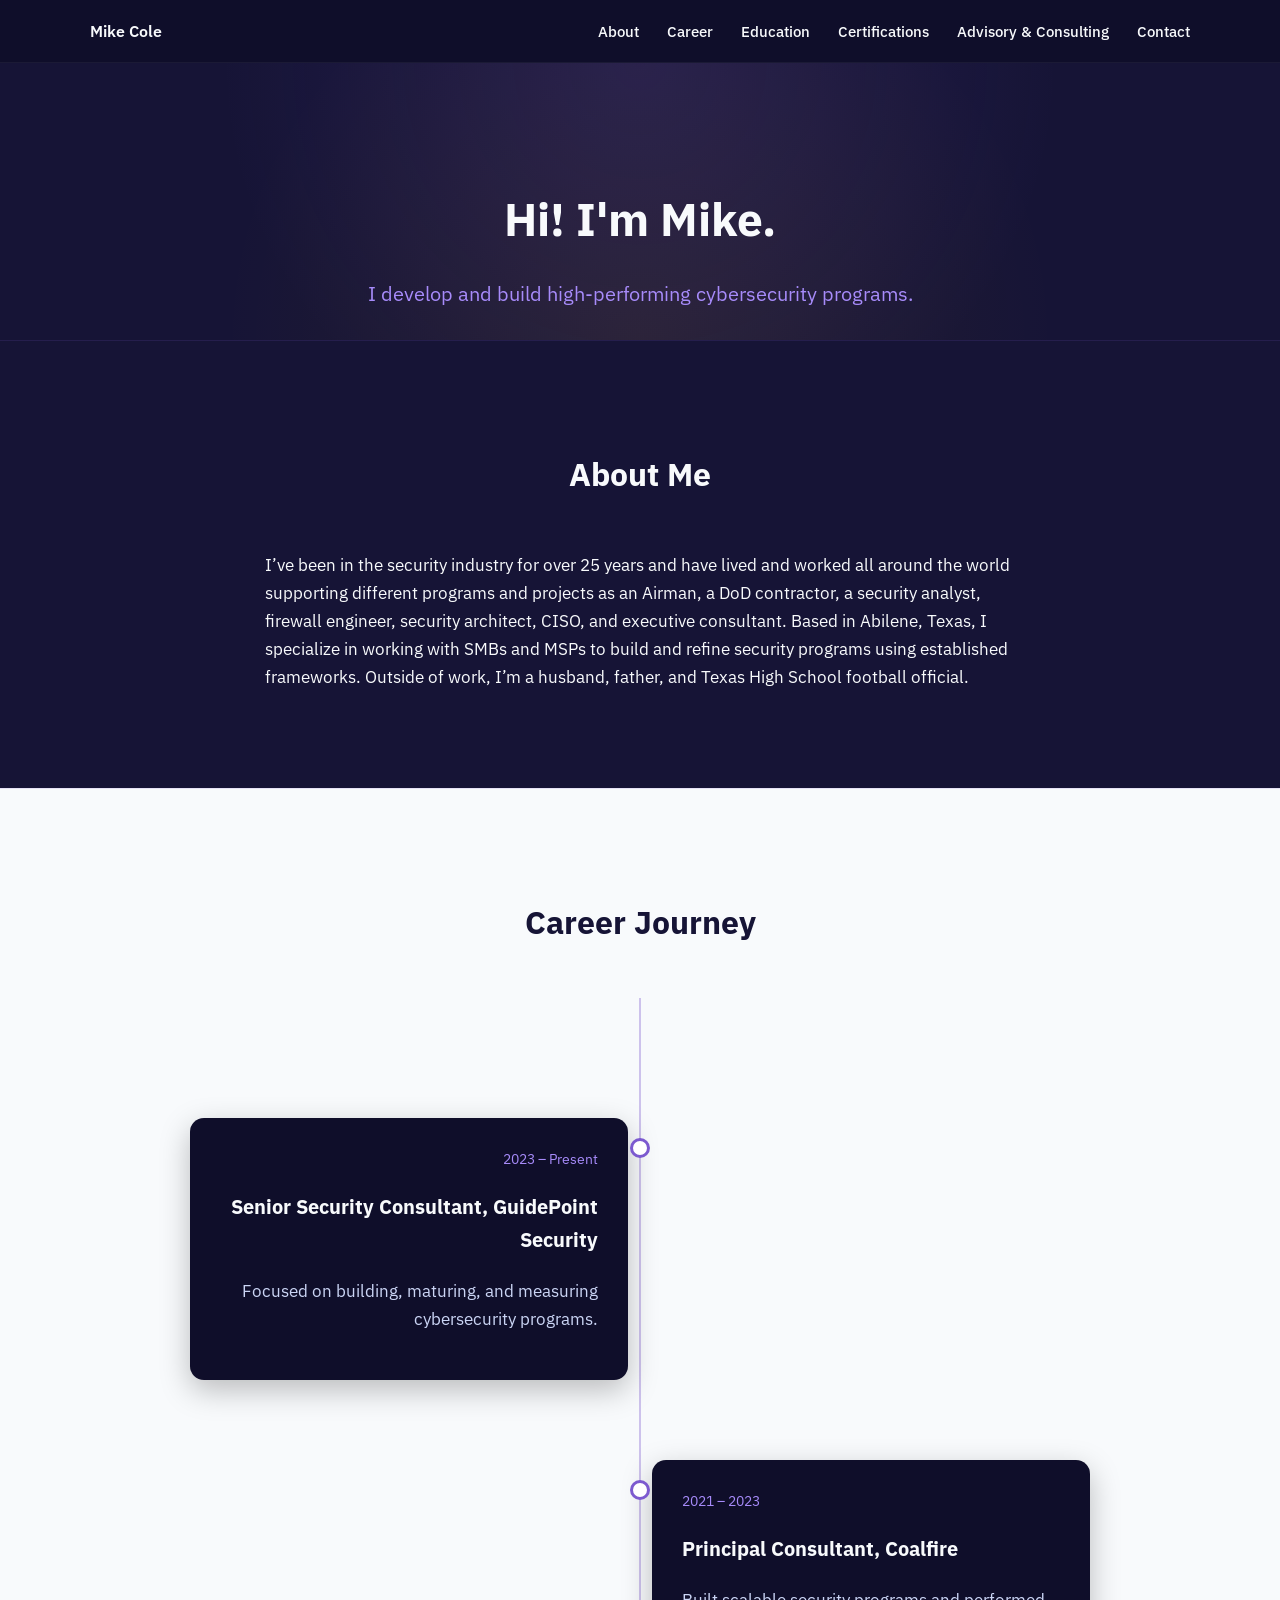
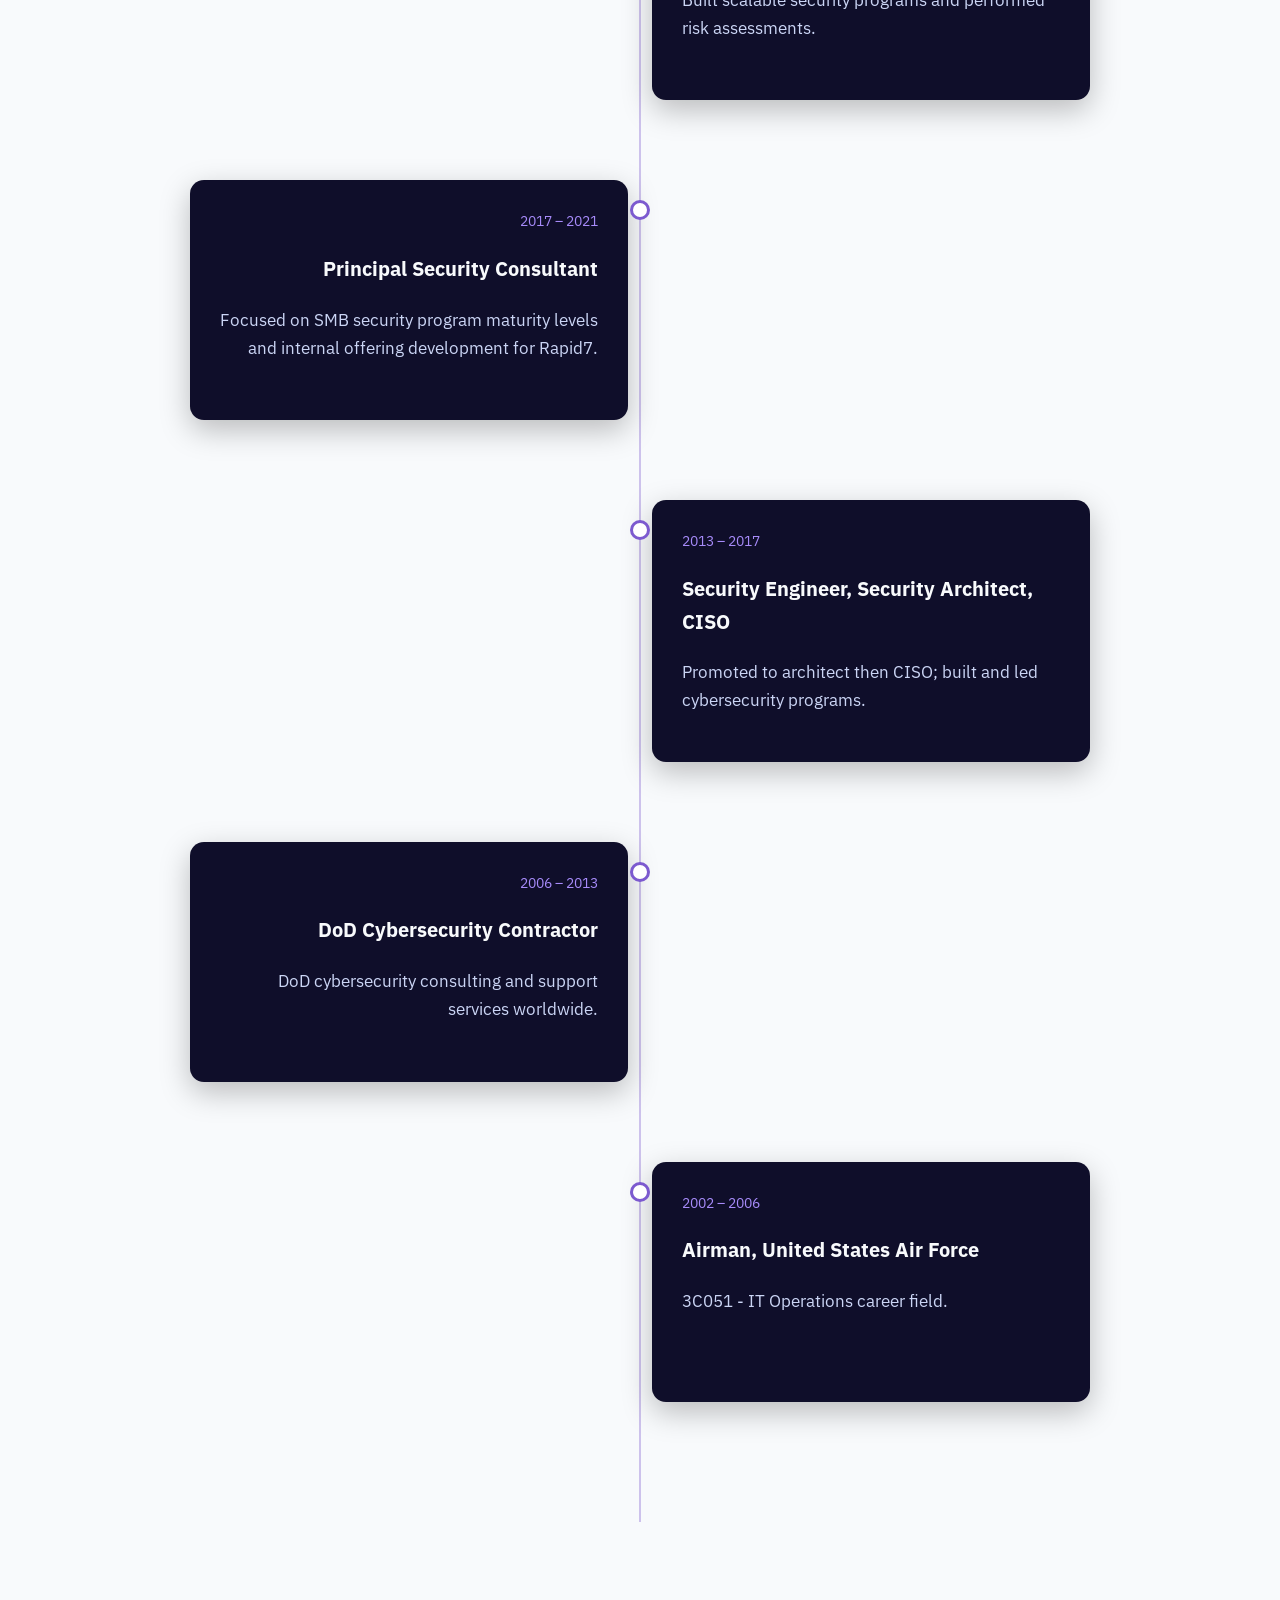
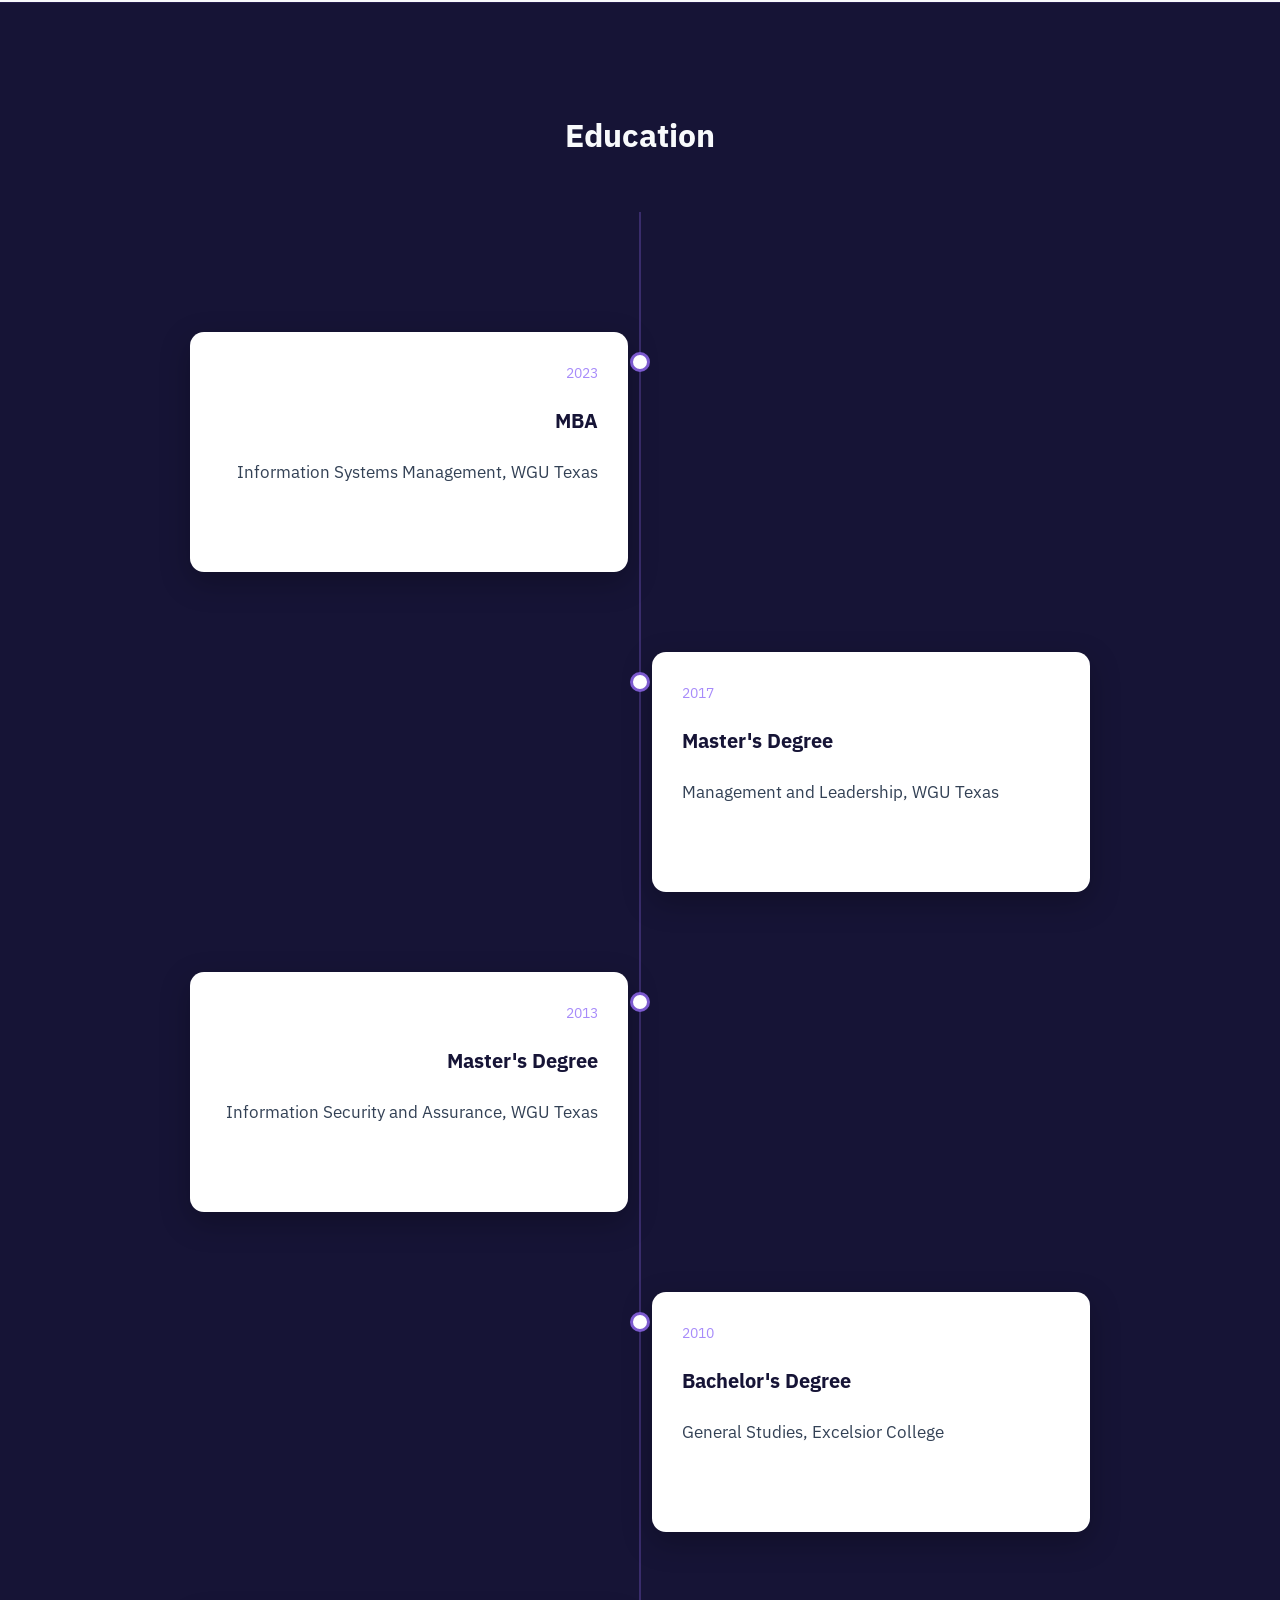
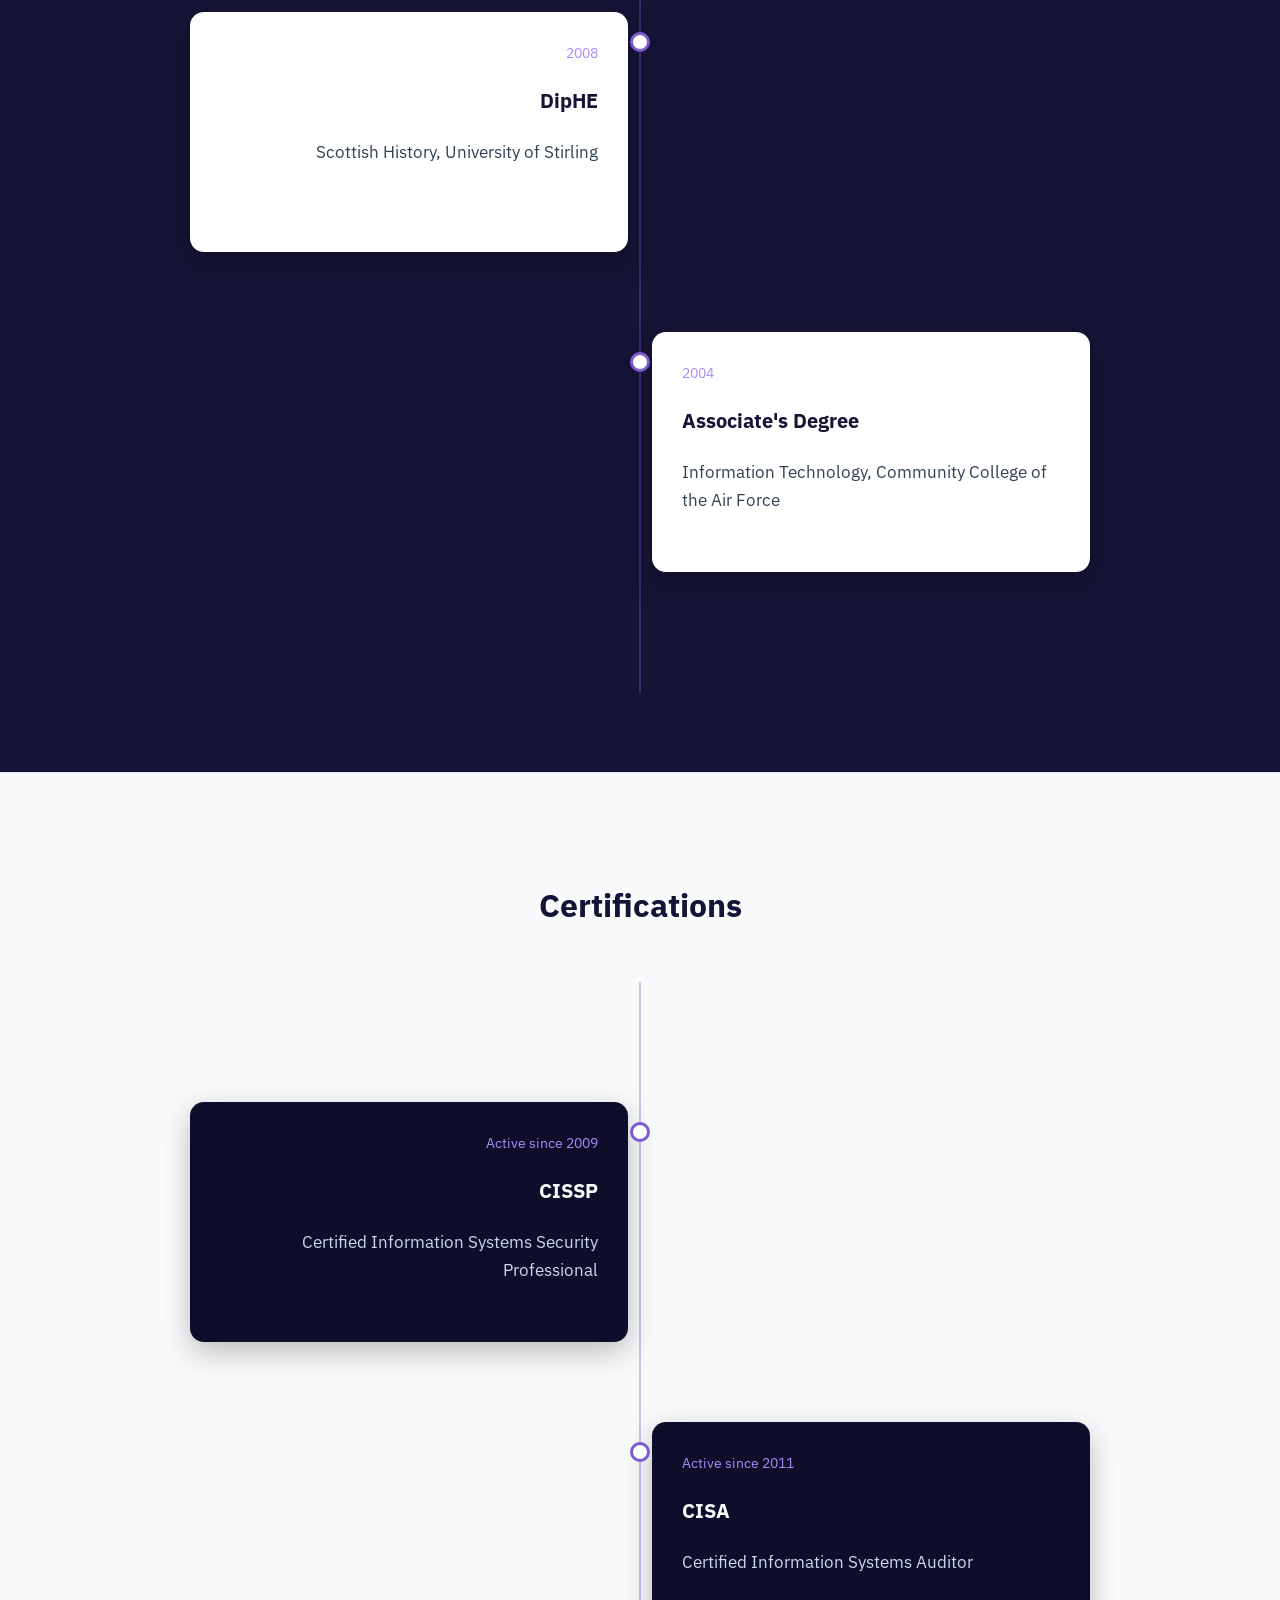
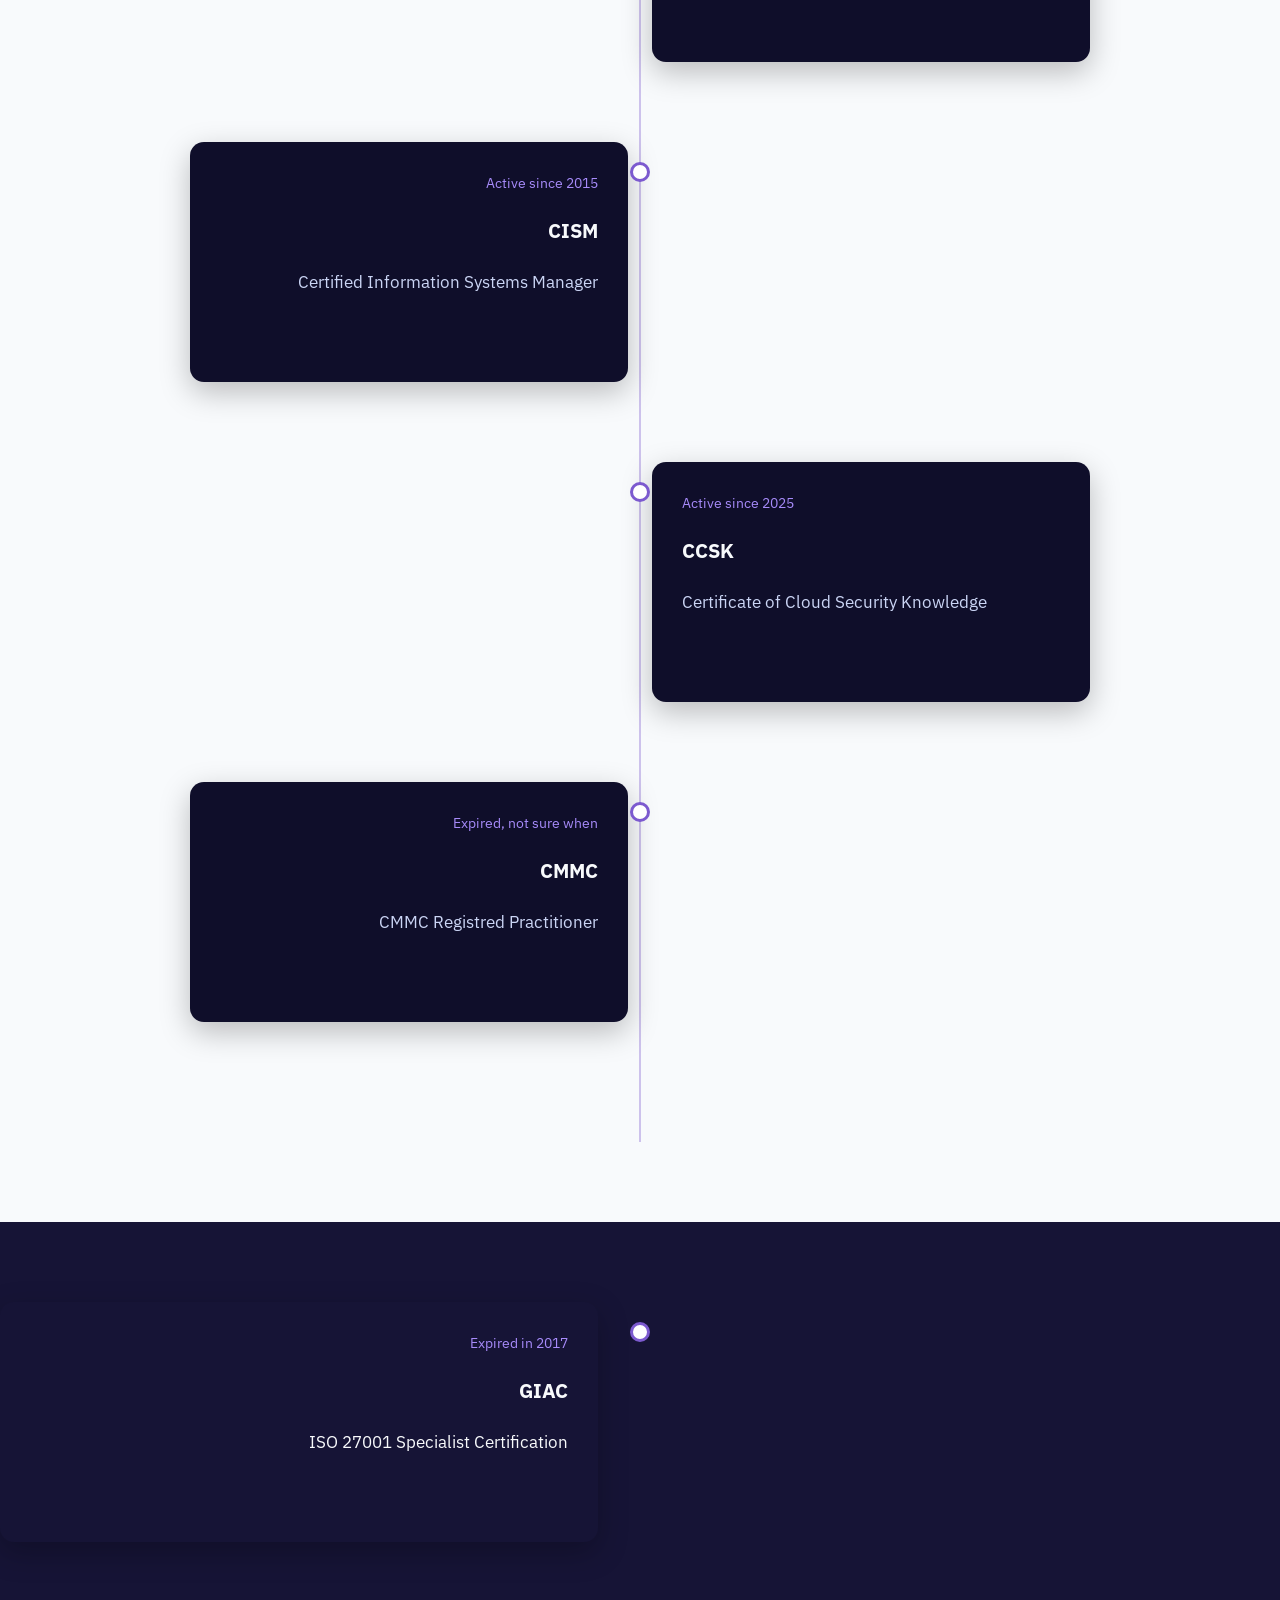
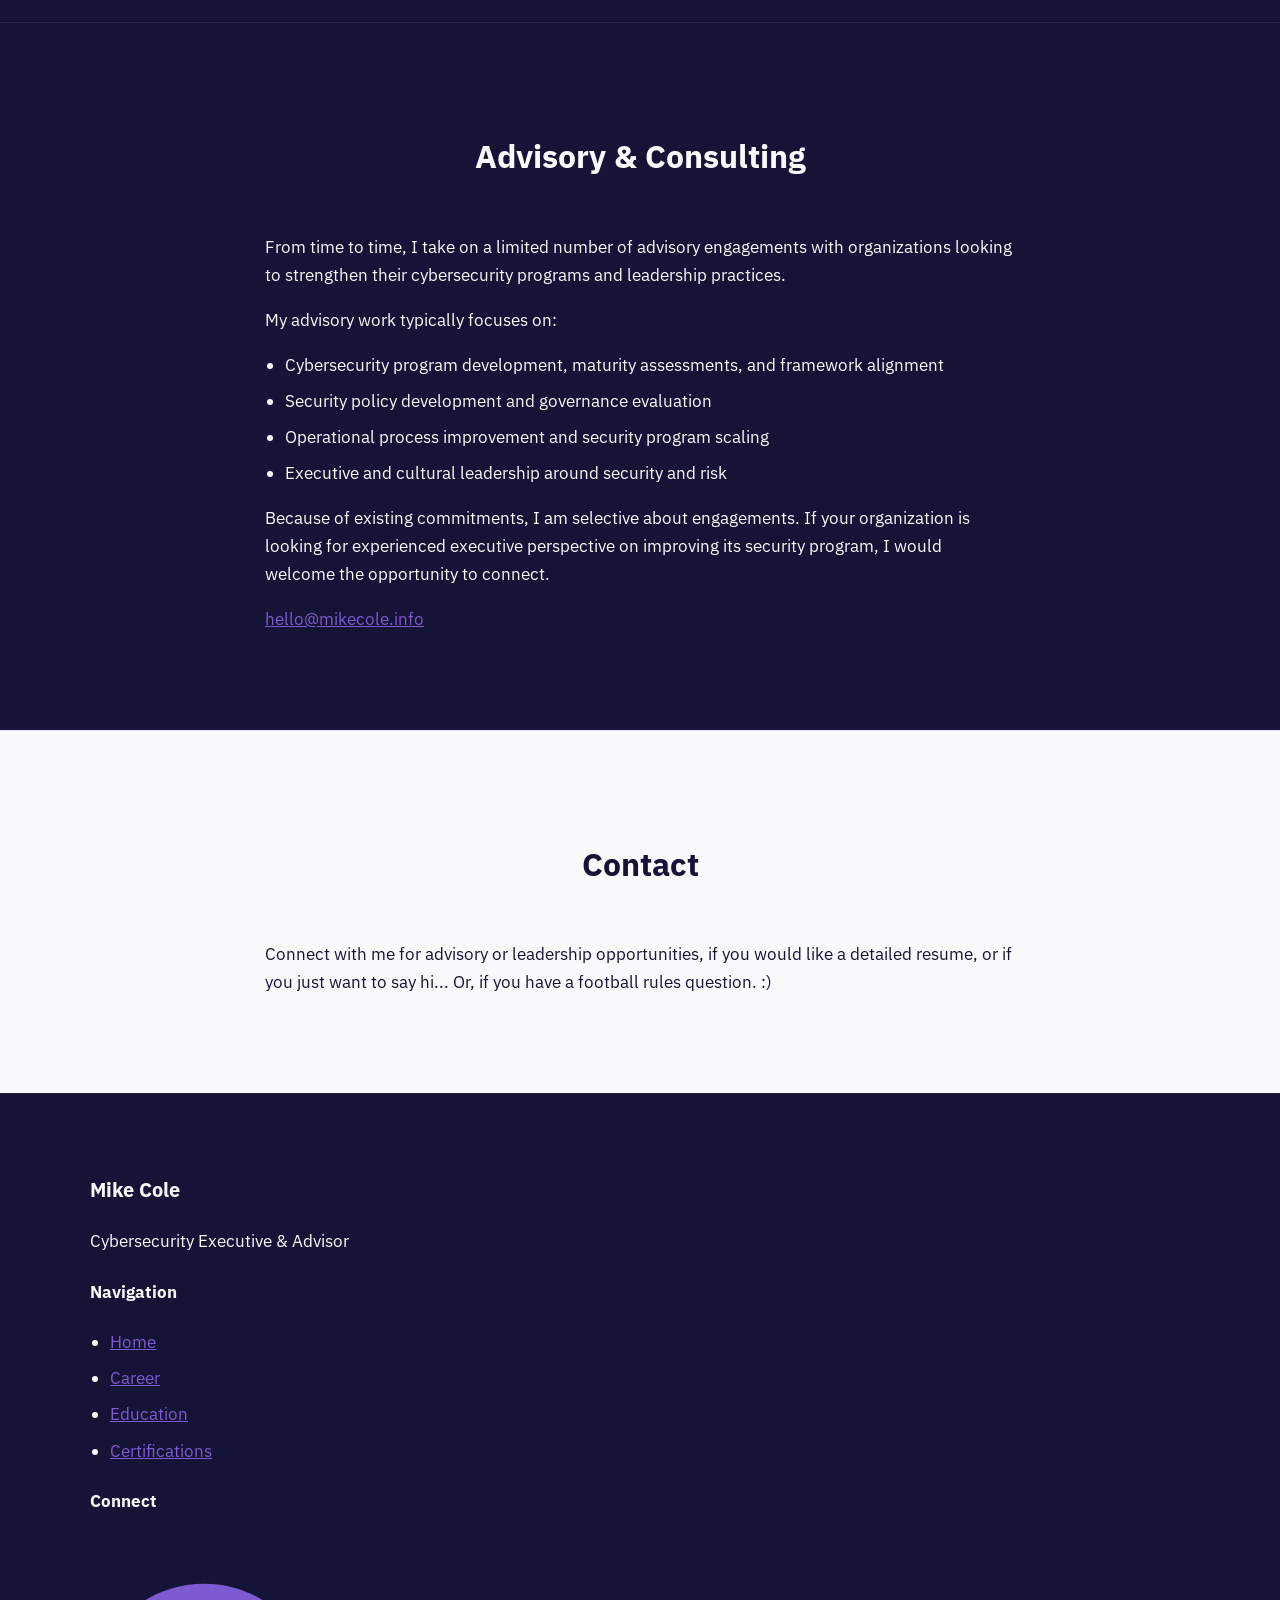
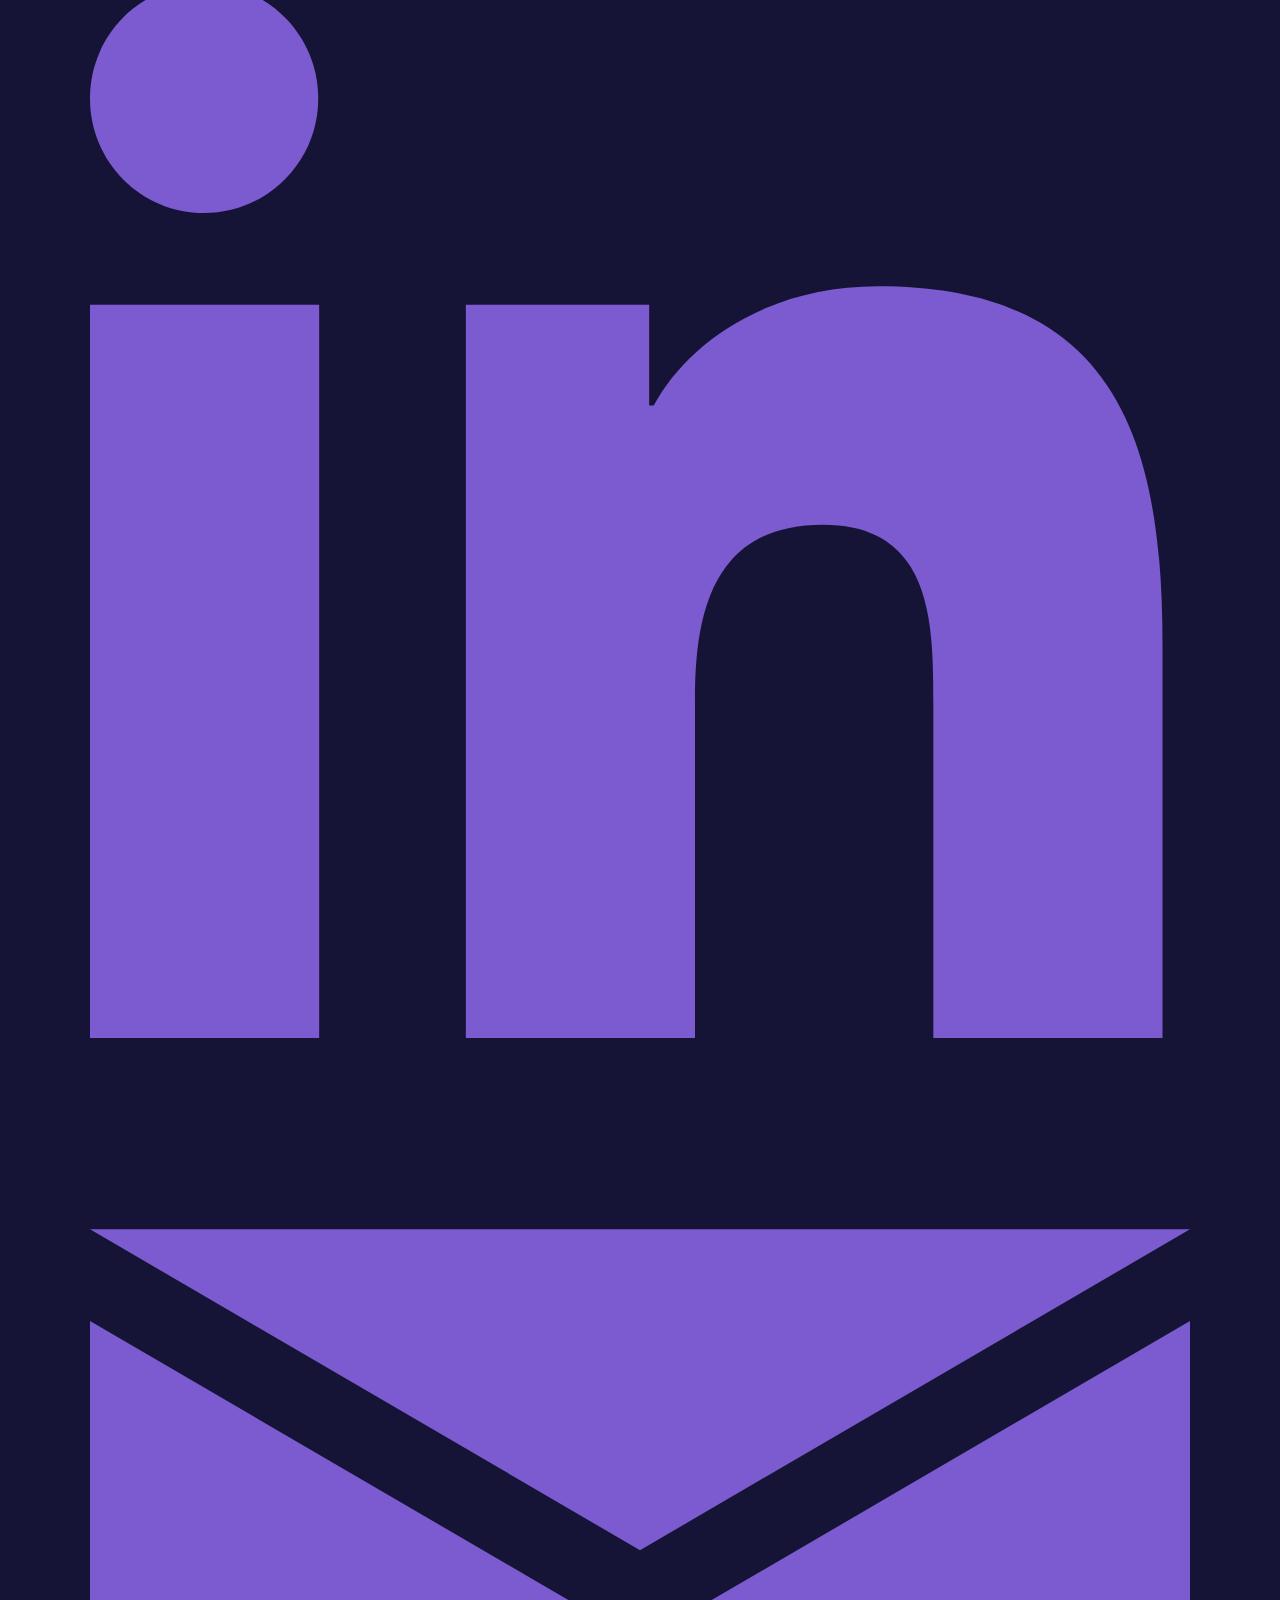
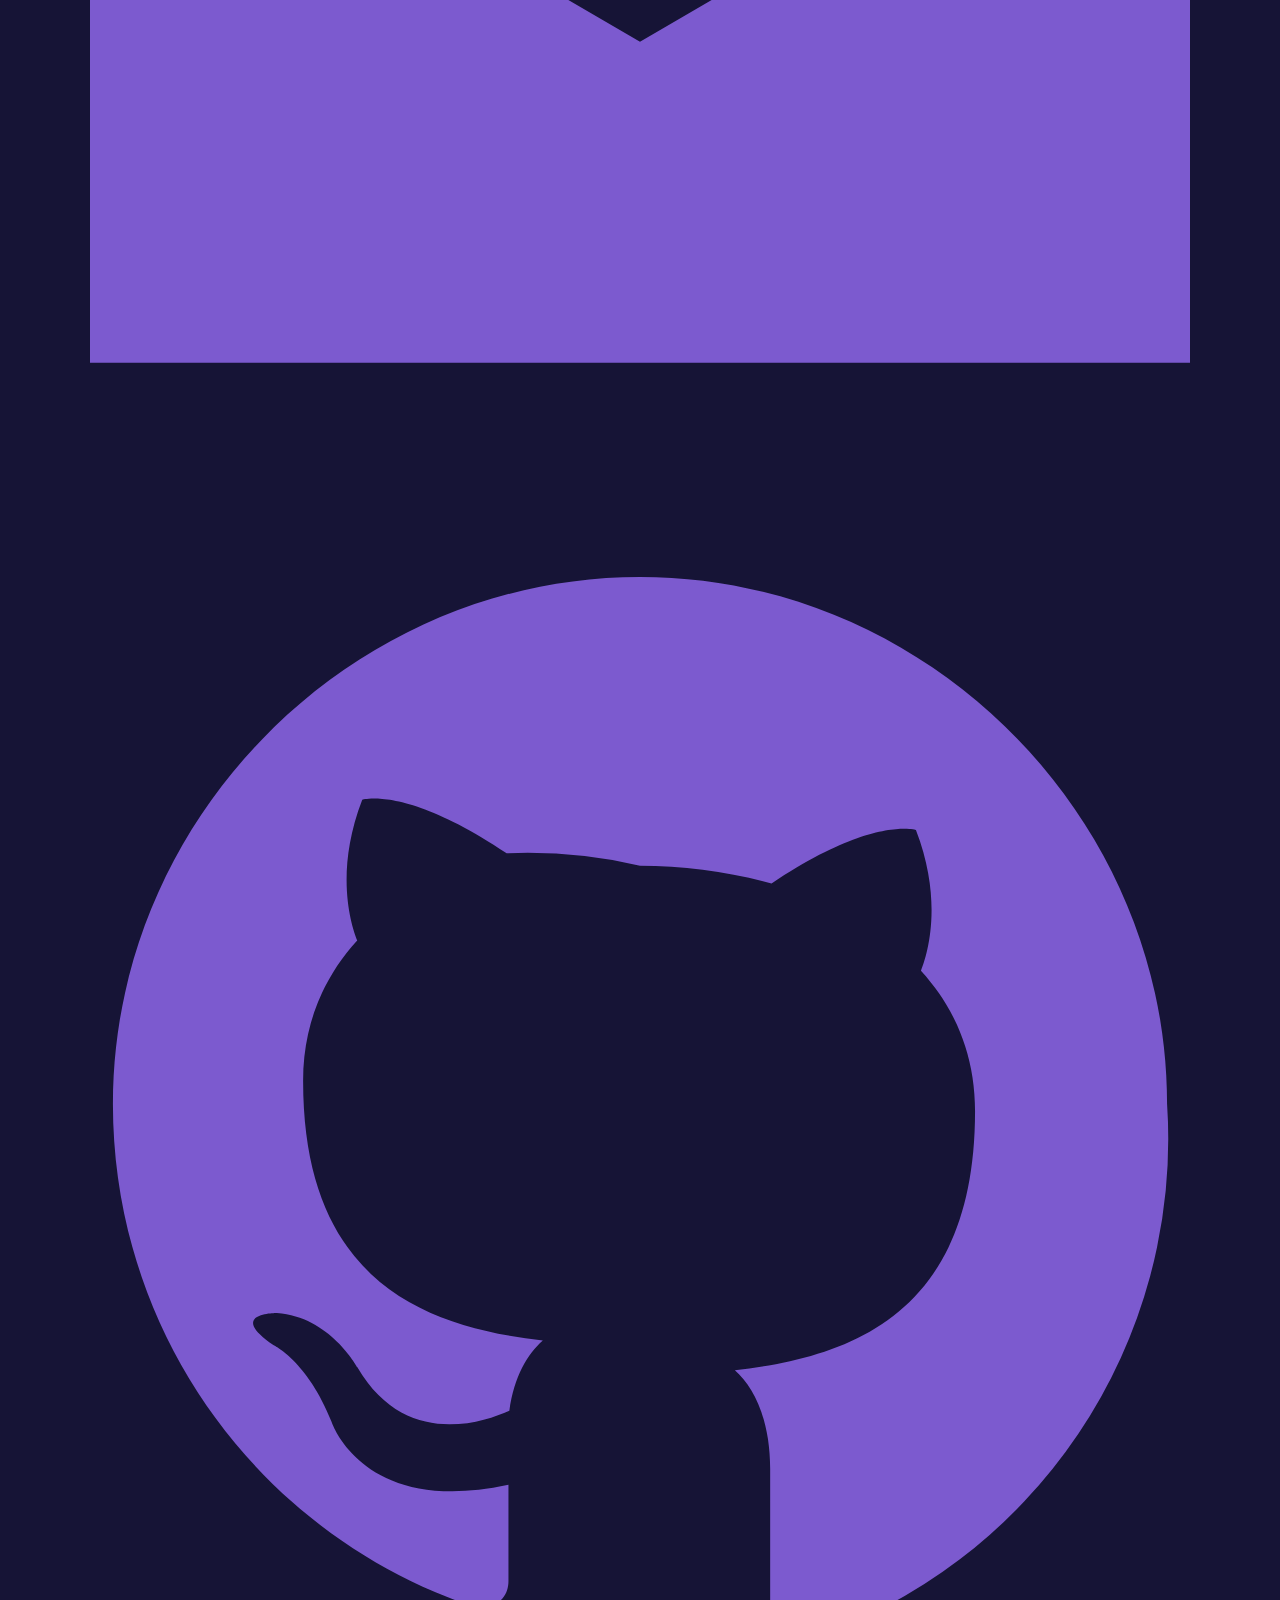
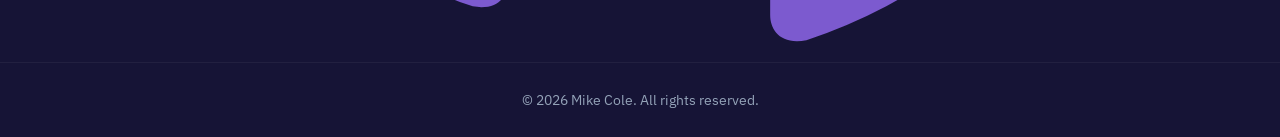
==== index.html @ 9120b97e "Update index.html" ====
<!DOCTYPE html>
<html lang="en">

<head>
  <meta charset="UTF-8">
  <meta name="viewport" content="width=device-width, initial-scale=1.0">
  <title>Mike Cole | Cybersecurity Executive</title>

  <link rel="icon" type="image/png" href="favicon.png">

  <link href="https://fonts.googleapis.com/css2?family=IBM+Plex+Sans:wght@300;400;500;600&display=swap" rel="stylesheet">

  <link rel="stylesheet" href="style.css">
</head>

<body>

  <header class="nav">
    <div class="container nav-inner">

      <div class="logo">
        Mike Cole
      </div>

      <nav class="nav-links">
        <a href="#about">About</a>
        <a href="#timeline">Career</a>
        <a href="#education">Education</a>
        <a href="#certifications">Certifications</a>
        <a href="#services">Advisory & Consulting</a>
        <a href="#contact">Contact</a>
      </nav>

    </div>
  </header>


  <section class="hero">
    <div class="container narrow">

      <h1>Hi! I'm Mike.</h1>
      <p>I develop and build high-performing cybersecurity programs.</p>

    </div>
  </section>


  <section id="about" class="section dark">
    <div class="container narrow">

      <h2>About Me</h2>

      <p>
        I’ve been in the security industry for over 25 years and have lived and worked all around the world supporting
        different programs and projects as an Airman, a DoD contractor, a security analyst, firewall engineer, security
        architect, CISO, and executive consultant. Based in Abilene, Texas, I specialize in working with SMBs and MSPs
        to build and refine security programs using established frameworks. Outside of work, I’m a husband, father,
        and Texas High School football official.
      </p>

    </div>
  </section>


  <!-- CAREER -->
  <section id="timeline" class="section light">
    <div class="container">

      <h2>Career Journey</h2>

      <div class="timeline">

        <div class="timeline-row">
          <div class="timeline-card left">
            <span class="date">2023 – Present</span>
            <h3>Senior Security Consultant, GuidePoint Security</h3>
            <p>Focused on building, maturing, and measuring cybersecurity programs.</p>
          </div>
          <div></div>
          <div></div>
        </div>

        <div class="timeline-row">
          <div></div>
          <div></div>
          <div class="timeline-card right">
            <span class="date">2021 – 2023</span>
            <h3>Principal Consultant, Coalfire</h3>
            <p>Built scalable security programs and performed risk assessments.</p>
          </div>
        </div>

        <div class="timeline-row">
          <div class="timeline-card left">
            <span class="date">2017 – 2021</span>
            <h3>Principal Security Consultant</h3>
            <p>Focused on SMB security program maturity levels and internal offering development for Rapid7.</p>
          </div>
          <div></div>
          <div></div>
        </div>

        <div class="timeline-row">
          <div></div>
          <div></div>
          <div class="timeline-card right">
            <span class="date">2013 – 2017</span>
            <h3>Security Engineer, Security Architect, CISO</h3>
            <p>Promoted to architect then CISO; built and led cybersecurity programs.</p>
          </div>
        </div>

        <div class="timeline-row">
          <div class="timeline-card left">
            <span class="date">2006 – 2013</span>
            <h3>DoD Cybersecurity Contractor</h3>
            <p>DoD cybersecurity consulting and support services worldwide.</p>
          </div>
          <div></div>
          <div></div>
        </div>

        <div class="timeline-row">
          <div></div>
          <div></div>
          <div class="timeline-card right">
            <span class="date">2002 – 2006</span>
            <h3>Airman, United States Air Force</h3>
            <p>3C051 - IT Operations career field.</p>
          </div>
        </div>

      </div>
    </div>
  </section>


  <!-- EDUCATION -->
  <section id="education" class="section dark">
    <div class="container">

      <h2>Education</h2>

      <div class="timeline">

        <div class="timeline-row">
          <div class="timeline-card left">
            <span class="date">2023</span>
            <h3>MBA</h3>
            <p>Information Systems Management, WGU Texas</p>
          </div>
          <div></div>
          <div></div>
        </div>

        <div class="timeline-row">
          <div></div>
          <div></div>
          <div class="timeline-card right">
            <span class="date">2017</span>
            <h3>Master's Degree</h3>
            <p>Management and Leadership, WGU Texas</p>
          </div>
        </div>

        <div class="timeline-row">
          <div class="timeline-card left">
            <span class="date">2013</span>
            <h3>Master's Degree</h3>
            <p>Information Security and Assurance, WGU Texas</p>
          </div>
          <div></div>
          <div></div>
        </div>

        <div class="timeline-row">
          <div></div>
          <div></div>
          <div class="timeline-card right">
            <span class="date">2010</span>
            <h3>Bachelor's Degree</h3>
            <p>General Studies, Excelsior College</p>
          </div>
        </div>

        <div class="timeline-row">
          <div class="timeline-card left">
            <span class="date">2008</span>
            <h3>DipHE</h3>
            <p>Scottish History, University of Stirling</p>
          </div>
          <div></div>
          <div></div>
        </div>

        <div class="timeline-row">
          <div></div>
          <div></div>
          <div class="timeline-card right">
            <span class="date">2004</span>
            <h3>Associate's Degree</h3>
            <p>Information Technology, Community College of the Air Force</p>
          </div>
        </div>

      </div>
    </div>
  </section>


  <!-- CERTIFICATIONS -->
  <section id="certifications" class="section light">
    <div class="container">

      <h2>Certifications</h2>

      <div class="timeline">

        <div class="timeline-row">
          <div class="timeline-card left">
            <span class="date">Active since 2009</span>
            <h3>CISSP</h3>
            <p>Certified Information Systems Security Professional</p>
          </div>
          <div></div>
          <div></div>
        </div>

        <div class="timeline-row">
          <div></div>
          <div></div>
          <div class="timeline-card right">
            <span class="date">Active since 2011</span>
            <h3>CISA</h3>
            <p>Certified Information Systems Auditor</p>
          </div>
        </div>

        <div class="timeline-row">
          <div class="timeline-card left">
            <span class="date">Active since 2015</span>
            <h3>CISM</h3>
            <p>Certified Information Systems Manager</p>
          </div>
          <div></div>
          <div></div>
        </div>

        <div class="timeline-row">
          <div></div>
          <div></div>
          <div class="timeline-card right">
            <span class="date">Active since 2025</span>
            <h3>CCSK</h3>
            <p>Certificate of Cloud Security Knowledge</p>
          </div>
        </div>

       <div class="timeline-row">
          <div class="timeline-card left">
            <span class="date">Expired, not sure when</span>
            <h3>CMMC</h3>
            <p>CMMC Registred Practitioner</p>
          </div>
          <div></div>
          <div></div>
        </div>

      </div>
    </div>
  </section>
        
        <div class="timeline-row">
          <div class="timeline-card left">
            <span class="date">Expired in 2017</span>
            <h3>GIAC</h3>
            <p>ISO 27001 Specialist Certification</p>
          </div>
          <div></div>
          <div></div>
        </div>

      </div>
    </div>
  </section>


  <!-- SERVICES -->
  <section id="services" class="section">
    <div class="container narrow">

      <h2>Advisory & Consulting</h2>

      <p>
        From time to time, I take on a limited number of advisory engagements with organizations looking to
        strengthen their cybersecurity programs and leadership practices.
      </p>

      <p>My advisory work typically focuses on:</p>

      <ul>
        <li>Cybersecurity program development, maturity assessments, and framework alignment</li>
        <li>Security policy development and governance evaluation</li>
        <li>Operational process improvement and security program scaling</li>
        <li>Executive and cultural leadership around security and risk</li>
      </ul>

      <p>
        Because of existing commitments, I am selective about engagements. If your organization is looking for
        experienced executive perspective on improving its security program, I would welcome the opportunity
        to connect.
      </p>

      <p>
                <a href="mailto:hello@mikecole.info">hello@mikecole.info</a>
      </p>

    </div>
  </section>


  <!-- CONTACT -->
  <section id="contact" class="section light">
    <div class="container narrow">

      <h2>Contact</h2>

      <p>
        Connect with me for advisory or leadership opportunities, if you would like a detailed resume, 
        or if you just want to say hi... Or, if you have a football rules question. :)
      </p>

    </div>
  </section>


  <!-- FOOTER -->
  <footer class="site-footer">

    <div class="container footer-grid">

      <div class="footer-col">
        <h3 class="footer-name">Mike Cole</h3>
        <p class="footer-title">Cybersecurity Executive & Advisor</p>
      </div>

      <div class="footer-col">
        <h4 class="footer-heading">Navigation</h4>

        <ul class="footer-links">
          <li><a href="#">Home</a></li>
          <li><a href="#timeline">Career</a></li>
          <li><a href="#education">Education</a></li>
          <li><a href="#certifications">Certifications</a></li>
        </ul>
      </div>

      <div class="footer-col">
        <h4 class="footer-heading">Connect</h4>

        <div class="footer-social">

          <!-- LinkedIn -->
          <a href="https://www.linkedin.com/in/colemic" target="_blank">
            <svg viewBox="0 0 24 24" fill="currentColor">
              <path d="M4.98 3.5C4.98 4.88 3.87 6 2.49 6S0 4.88 0 3.5 1.11 1 2.49 1s2.49 1.12 2.49 2.5zM0 8h5v16H0V8zm7.5 0h4.7v2.2h.1c.7-1.3 2.4-2.6 4.9-2.6 5.2 0 6.2 3.4 6.2 7.8V24h-5v-7.3c0-1.7 0-3.9-2.4-3.9s-2.8 1.9-2.8 3.8V24h-5V8z"/>
            </svg>
          </a>

          <!-- Email -->
          <a href="mailto:hello@mikecole.info">
            <svg viewBox="0 0 24 24" fill="currentColor">
              <path d="M12 13L0 6V4l12 7 12-7v2l-12 7zm12-9H0c-1.1 0-2 .9-2 2v12c0 1.1.9 2 2 2h24c1.1 0 2-.9 2-2V6c0-1.1-.9-2-2-2z"/>
            </svg>
          </a>

          <!-- GitHub -->
          <a href="https://github.com/colemic2006" target="_blank">
            <svg viewBox="0 0 24 24" fill="currentColor">
              <path d="M12 .5C5.73.5.5 5.73.5 12c0 5.1 3.29 9.43 7.85 10.96.57.1.78-.25.78-.55v-2.1c-3.19.69-3.86-1.38-3.86-1.38-.52-1.32-1.27-1.67-1.27-1.67-1.04-.71.08-.7.08-.7 1.15.08 1.75 1.18 1.75 1.18 1.02 1.75 2.67 1.24 3.32.95.1-.74.4-1.24.73-1.53-2.55-.29-5.23-1.27-5.23-5.66 0-1.25.45-2.27 1.18-3.07-.12-.29-.51-1.47.11-3.07 0 0 .96-.31 3.15 1.17A10.9 10.9 0 0112 6.8c.97 0 1.95.13 2.87.39 2.19-1.48 3.15-1.17 3.15-1.17.62 1.6.23 2.78.11 3.07.73.8 1.18 1.82 1.18 3.07 0 4.4-2.68 5.36-5.24 5.65.41.36.77 1.07.77 2.15v3.19c0 .31.21.66.79.55A11.52 11.52 0 0023.5 12C23.5 5.73 18.27.5 12 .5z"/>
            </svg>
          </a>

        </div>
      </div>

    </div>

    <div class="footer-bottom">
      © 2026 Mike Cole. All rights reserved.
    </div>

  </footer>

  <script src="script.js"></script>

</body>
</html>
---- style.css ----
/* ================= BRAND COLORS ================= */

:root{
  --navy:#161436;
  --navy-dark:#0f0e2a;
  --purple:#7C5ACF;
  --purple-light:#A78BFA;
  --gold:#F2B705;
  --white:#f8fafc;
  --gray:#94a3b8;
}


/* ================= GLOBAL ================= */

body{
  margin:0;
  font-family:'IBM Plex Sans',sans-serif;
  font-size:17px;
  background:var(--navy);
  color:var(--white);
  line-height:1.65;
}

img{
  max-width:100%;
  height:auto;
  display:block;
}

.container{
  width:90%;
  max-width:1100px;
  margin:auto;
}

.narrow{
  max-width:750px;
}


/* ================= NAVIGATION ================= */

.nav{
  padding:18px 0;
  background:var(--navy-dark);
  border-bottom:1px solid rgba(255,255,255,0.05);
}

.nav-inner{
  display:flex;
  justify-content:space-between;
  align-items:center;
}

.logo{
  display:flex;
  align-items:center;
  gap:10px;
  font-weight:600;
  font-size:1rem;
}

.logo-img{
  height:28px;
}

.logo-text{
  color:var(--white);
}

.nav-links{
  display:flex;
  align-items:center;
}

.nav a{
  color:var(--white);
  margin-left:28px;
  text-decoration:none;
  font-weight:500;
  font-size:.95rem;
  transition:color .2s ease;
}

.nav a:hover{
  color:var(--purple-light);
}


/* ================= HERO ================= */

.hero{
  padding:80px 0 10px 0;
  text-align:center;
  background:
  radial-gradient(circle at top,rgba(124,90,207,.15),transparent 60%),
  radial-gradient(circle at bottom,rgba(242,183,5,.08),transparent 60%);
}

.hero-logo{
  position:relative;
  display:inline-block;
}

.hero-logo::before{
  content:"";
  position:absolute;
  width:140px;
  height:140px;
  background:radial-gradient(circle,rgba(242,183,5,.35) 0%,rgba(242,183,5,0) 70%);
  top:50%;
  left:50%;
  transform:translate(-50%,-50%);
  z-index:-1;
}

.hero-logo img{
  width:85px;
  margin:0 auto 22px auto;
}

.hero h1{
  font-size:46px;
  margin-bottom:10px;
}

.hero p{
  font-size:20px;
  color:var(--purple-light);
}


/* ================= SECTIONS ================= */

.section{
  padding:80px 0;
  border-top:1px solid rgba(124,90,207,.15);
}

.section.light{
  background:var(--white);
  color:var(--navy);
}

.section.dark{
  background:var(--navy);
  color:var(--white);
}

.section h2{
  text-align:center;
  margin-bottom:50px;
  font-size:32px;
}


/* ================= LINKS ================= */

a{
  color:var(--purple);
}

a:hover{
  color:var(--purple-light);
}


/* ================= TIMELINE ================= */

.timeline{
  position:relative;
  max-width:900px;
  margin:auto;
  padding:40px 0;
}

.timeline::before{
  content:"";
  position:absolute;
  top:0;
  bottom:0;
  left:50%;
  width:2px;
  background:rgba(124,90,207,.35);
  transform:translateX(-50%);
}

.timeline-row{
  position:relative;
  width:100%;
  margin:80px 0;
  display:flex;
}

.timeline-row::after{
  content:"";
  position:absolute;
  left:50%;
  top:20px;
  width:14px;
  height:14px;
  background:white;
  border:3px solid var(--purple);
  border-radius:50%;
  transform:translateX(-50%);
}


/* ================= TIMELINE CARDS ================= */

.timeline-card{
  padding:30px;
  border-radius:14px;
  width:42%;
  min-height:180px;

  box-shadow:0 10px 30px rgba(0,0,0,.25);

  transition:
  transform .2s ease,
  box-shadow .2s ease;
}

.timeline-card:hover{
  transform:translateY(-4px);
  box-shadow:0 15px 35px rgba(0,0,0,.45);
}

.timeline-card.left{
  margin-right:auto;
  text-align:right;
}

.timeline-card.right{
  margin-left:auto;
  text-align:left;
}

.timeline-card span{
  font-size:14px;
  color:var(--purple-light);
  display:block;
  margin-bottom:8px;
}


/* ================= CARD COLORS ================= */

/* DARK SECTIONS → WHITE CARDS */

.section.dark .timeline-card{
  background:white;
  color:var(--navy);
}

.section.dark .timeline-card h3{
  color:var(--navy);
}

.section.dark .timeline-card p{
  color:#334155;
}

/* LIGHT SECTIONS → DARK CARDS */

.section.light .timeline-card{
  background:var(--navy-dark);
  color:var(--white);
}

.section.light .timeline-card p{
  color:#cbd5f5;
}


/* ================= LISTS ================= */

ul{
  padding-left:20px;
}

li{
  margin-bottom:8px;
}


/* ================= FOOTER ================= */

.site-footer{
  padding:60px 0 0 0;
  border-top:1px solid rgba(255,255,255,.05);
}

.footer-bottom{
  text-align:center;
  padding:25px 0;
  border-top:1px solid rgba(255,255,255,.05);
  font-size:.9rem;
  color:var(--gray);
}
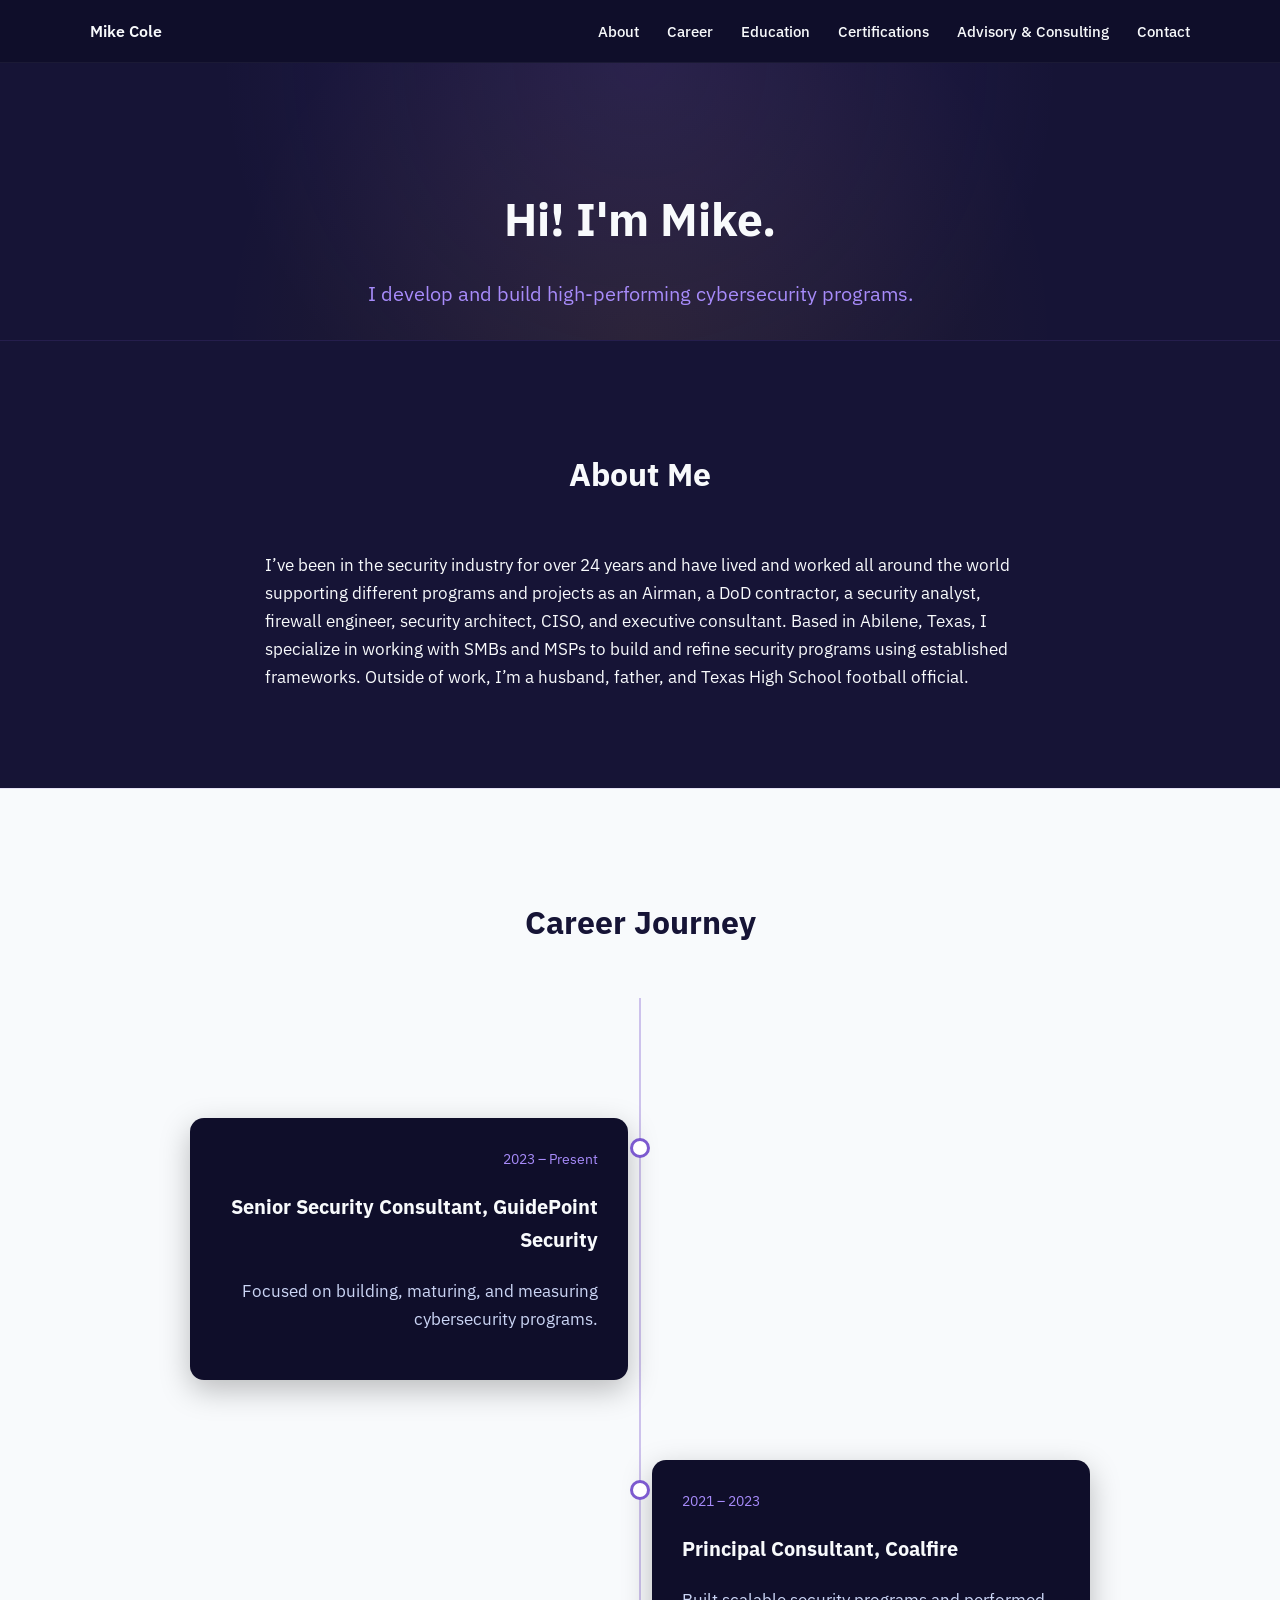
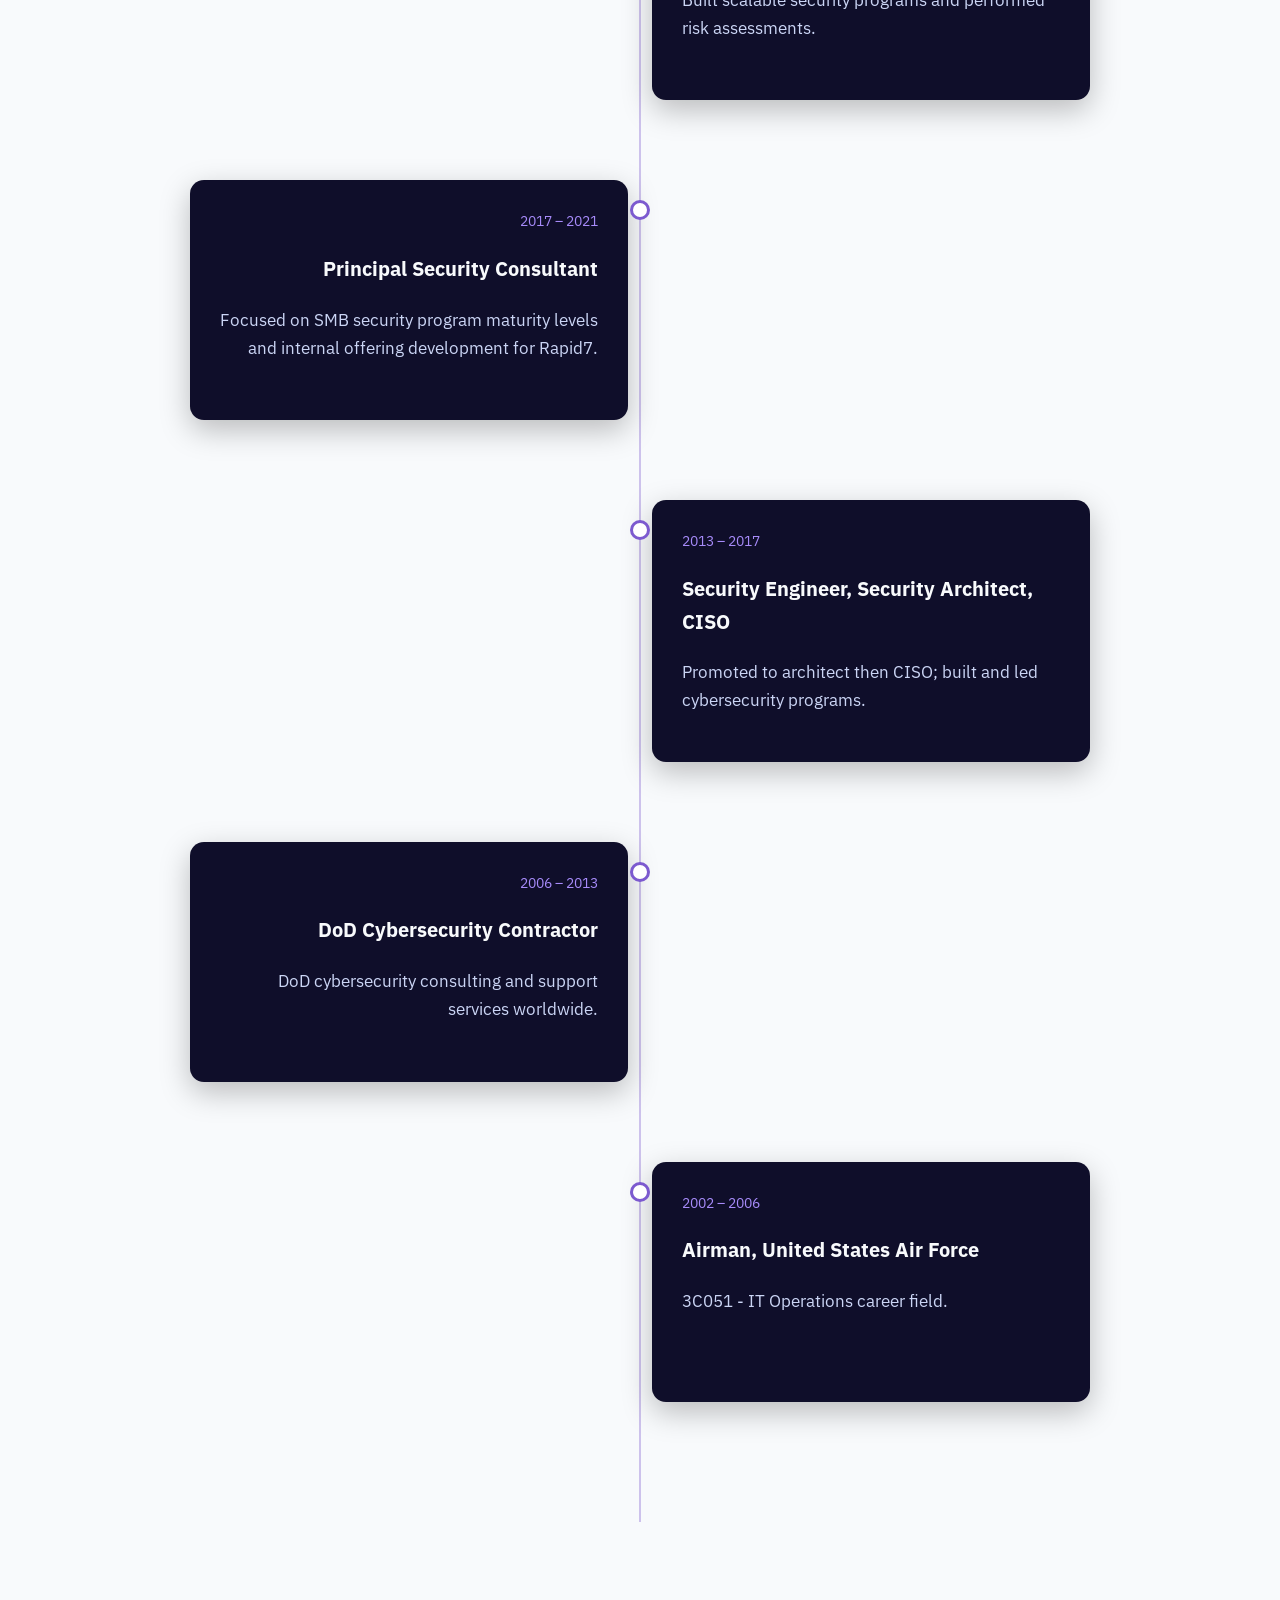
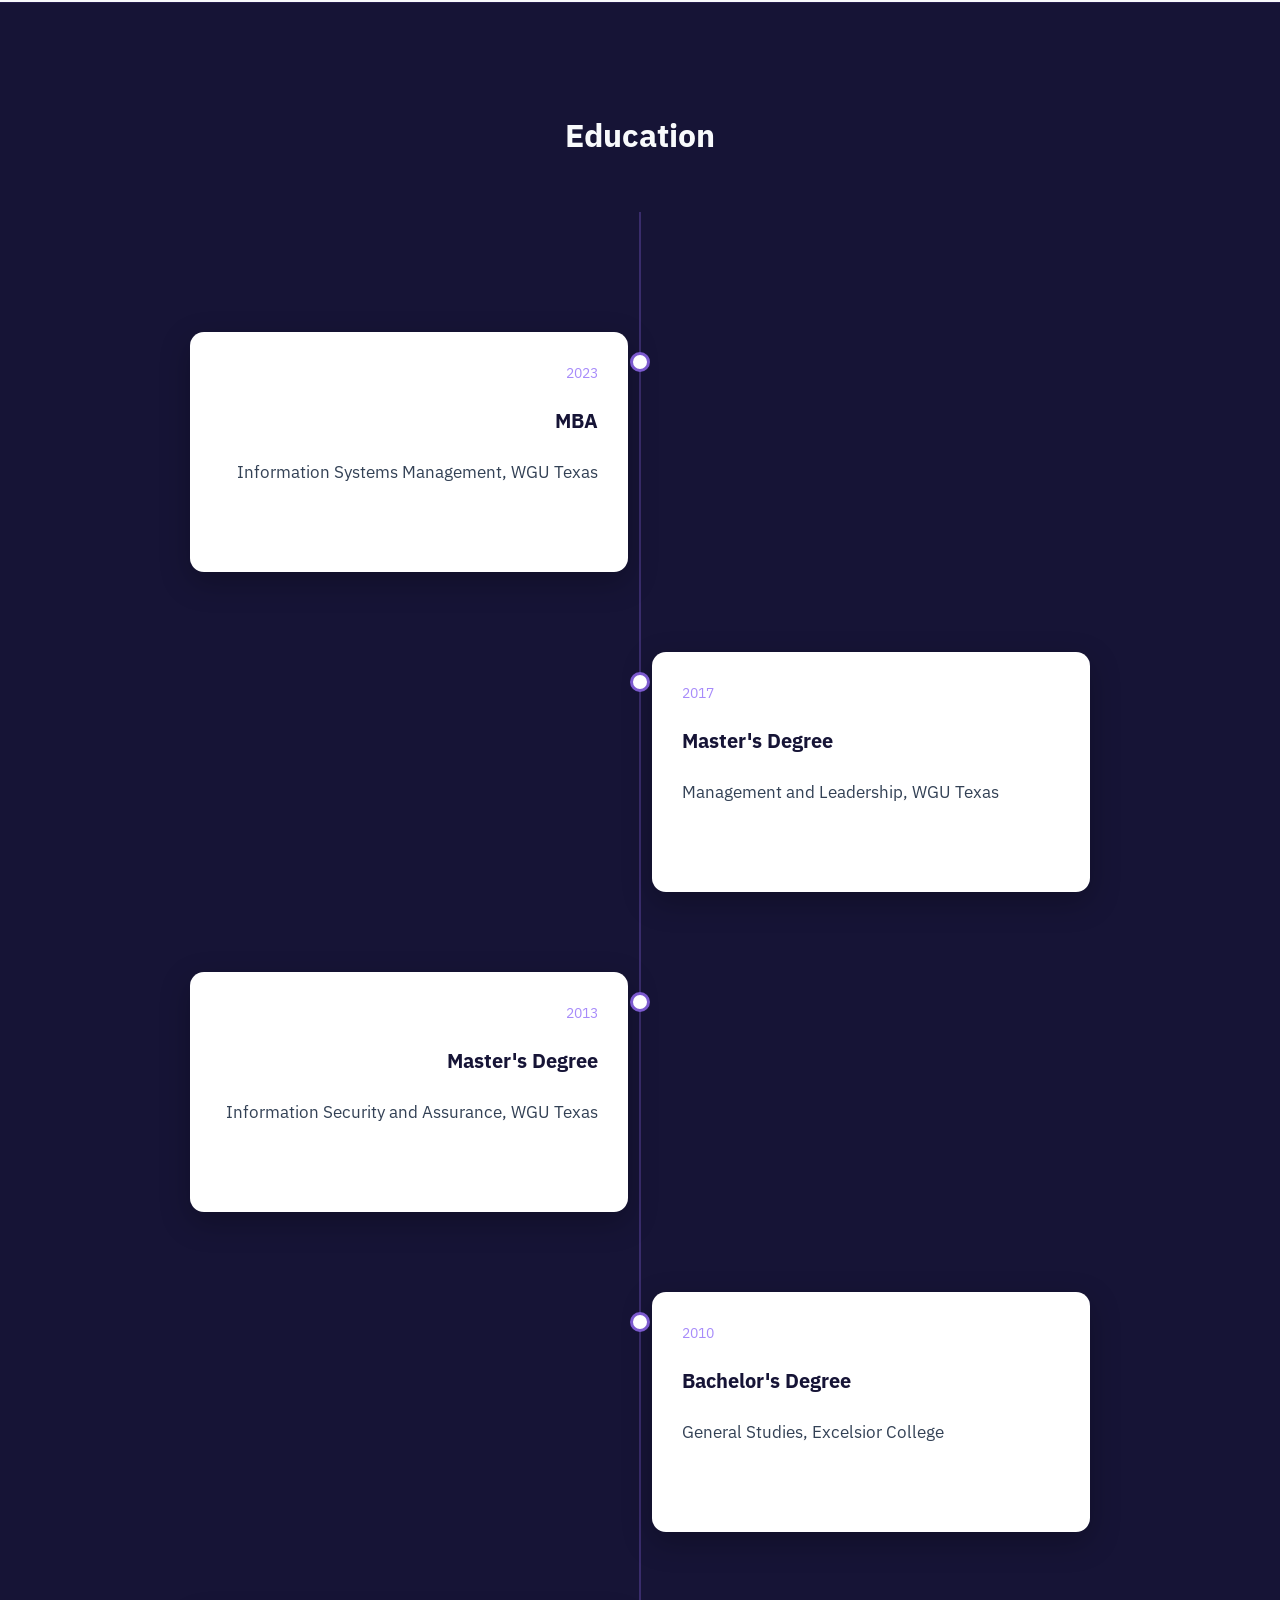
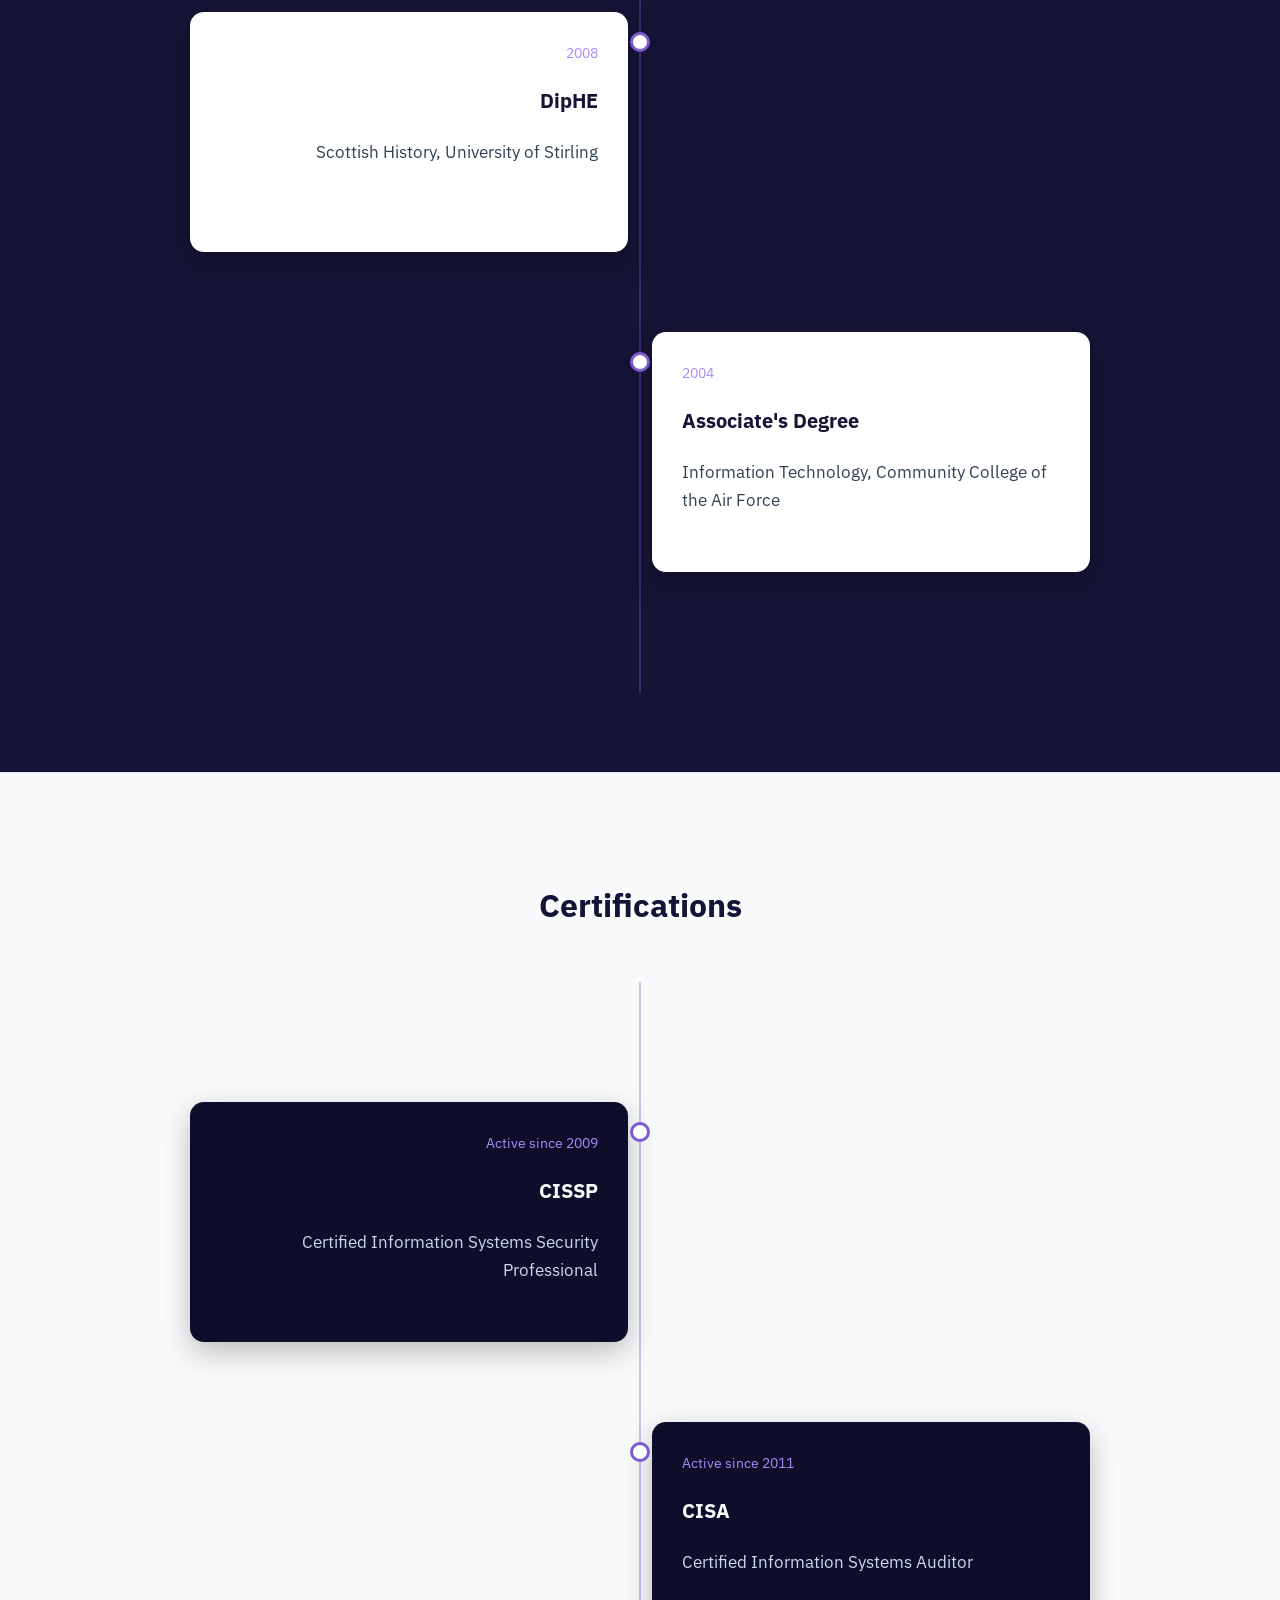
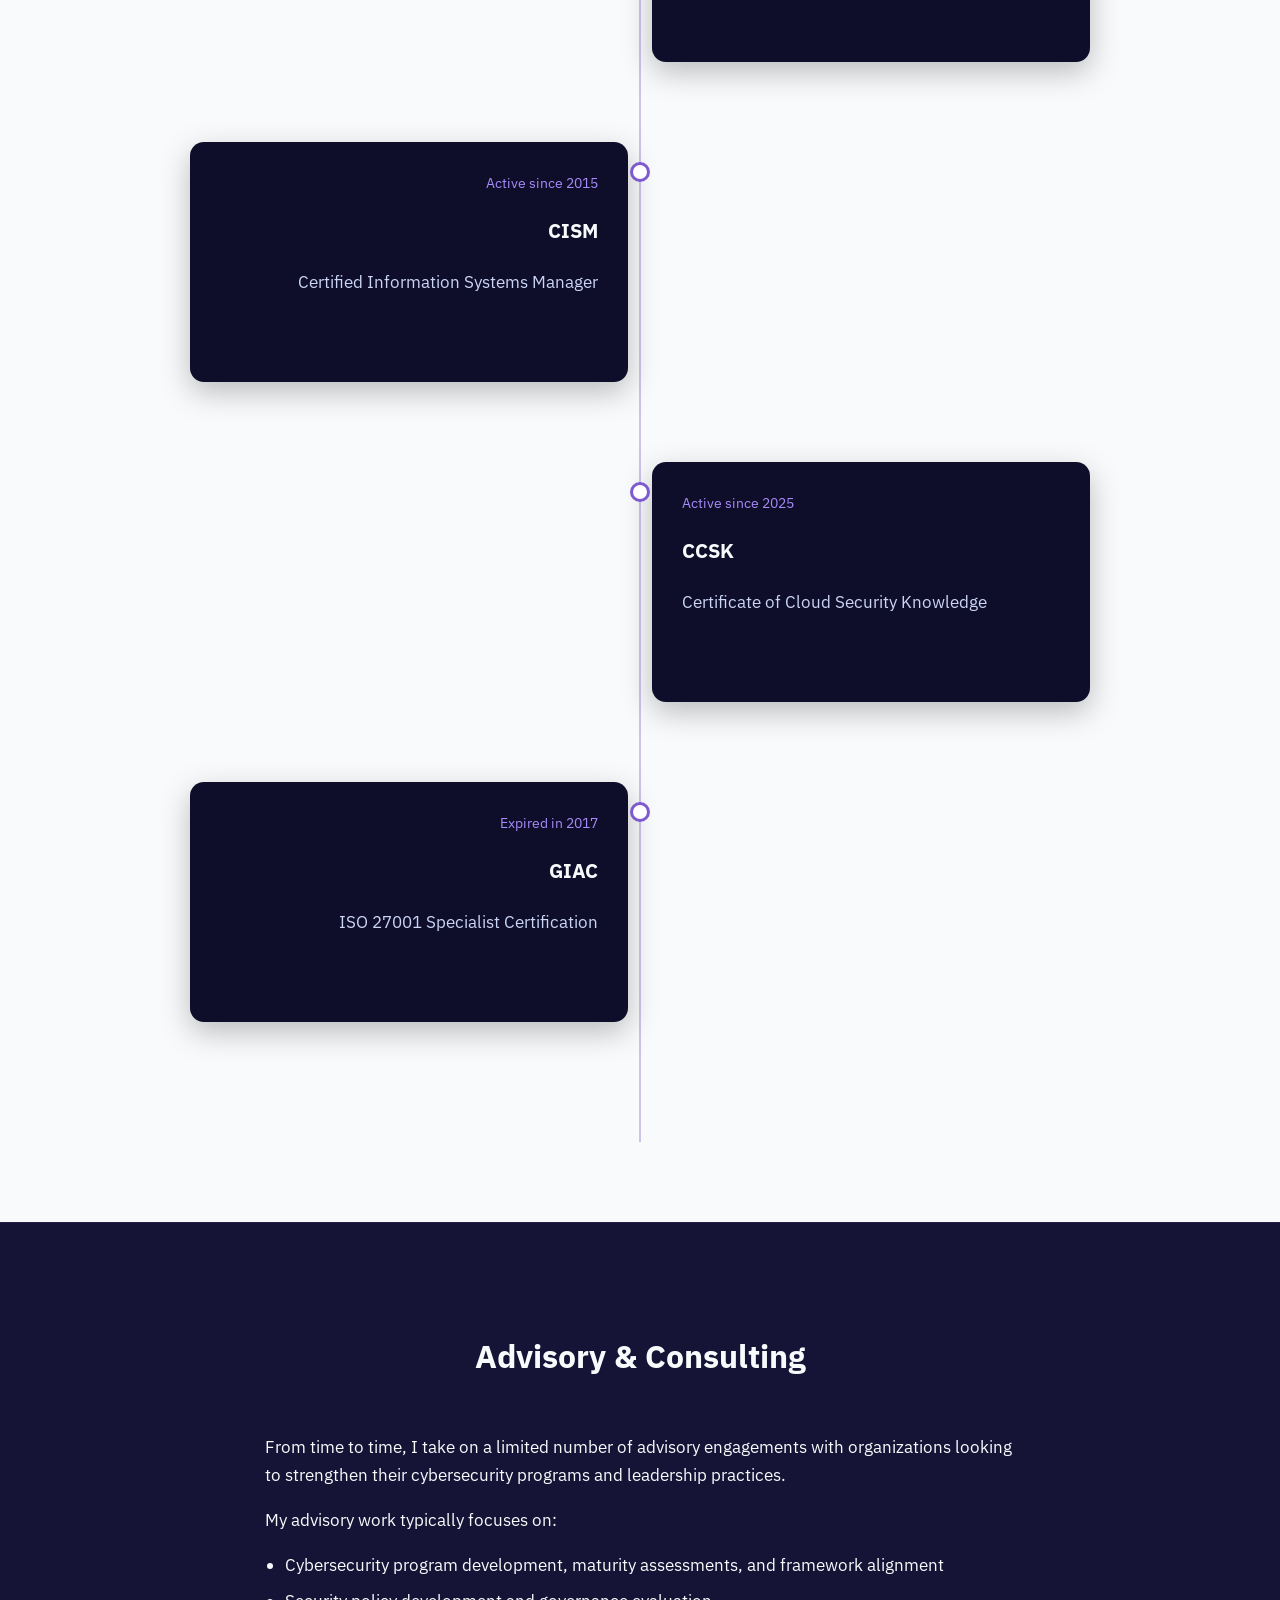
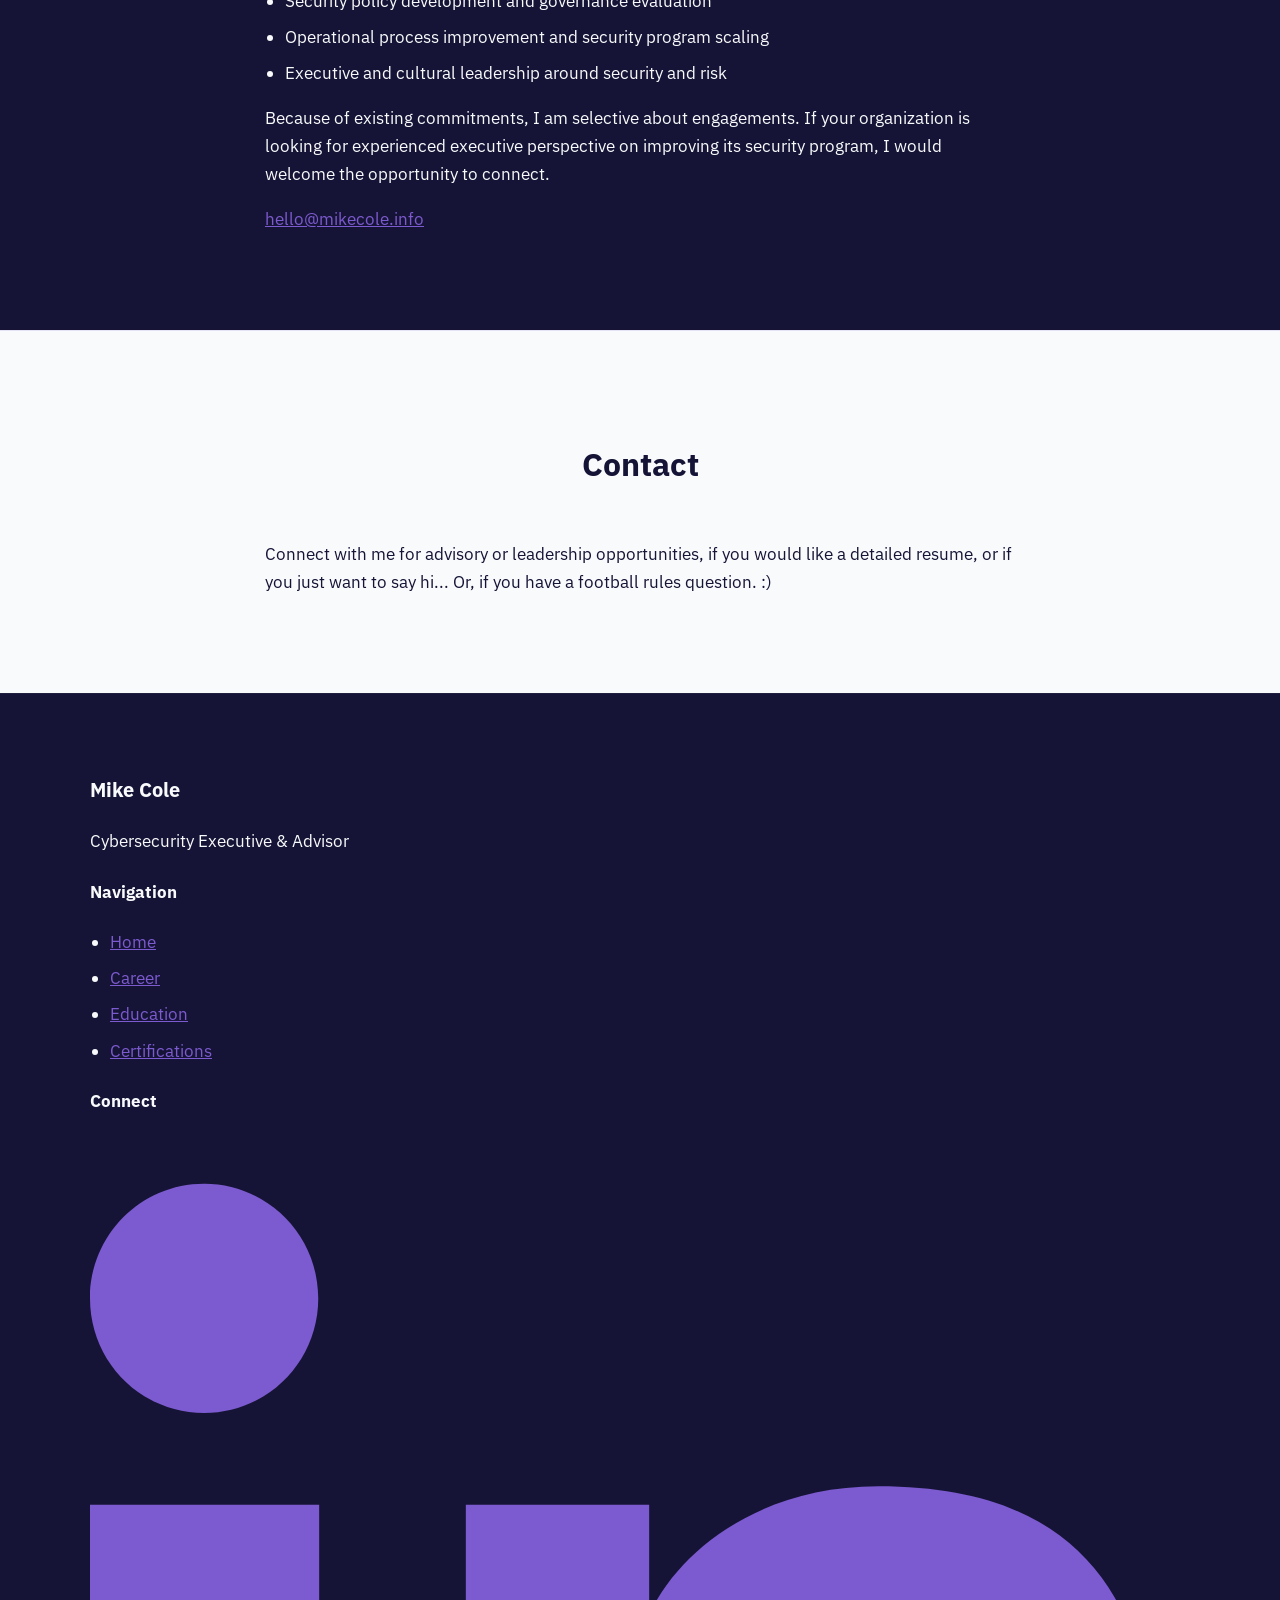
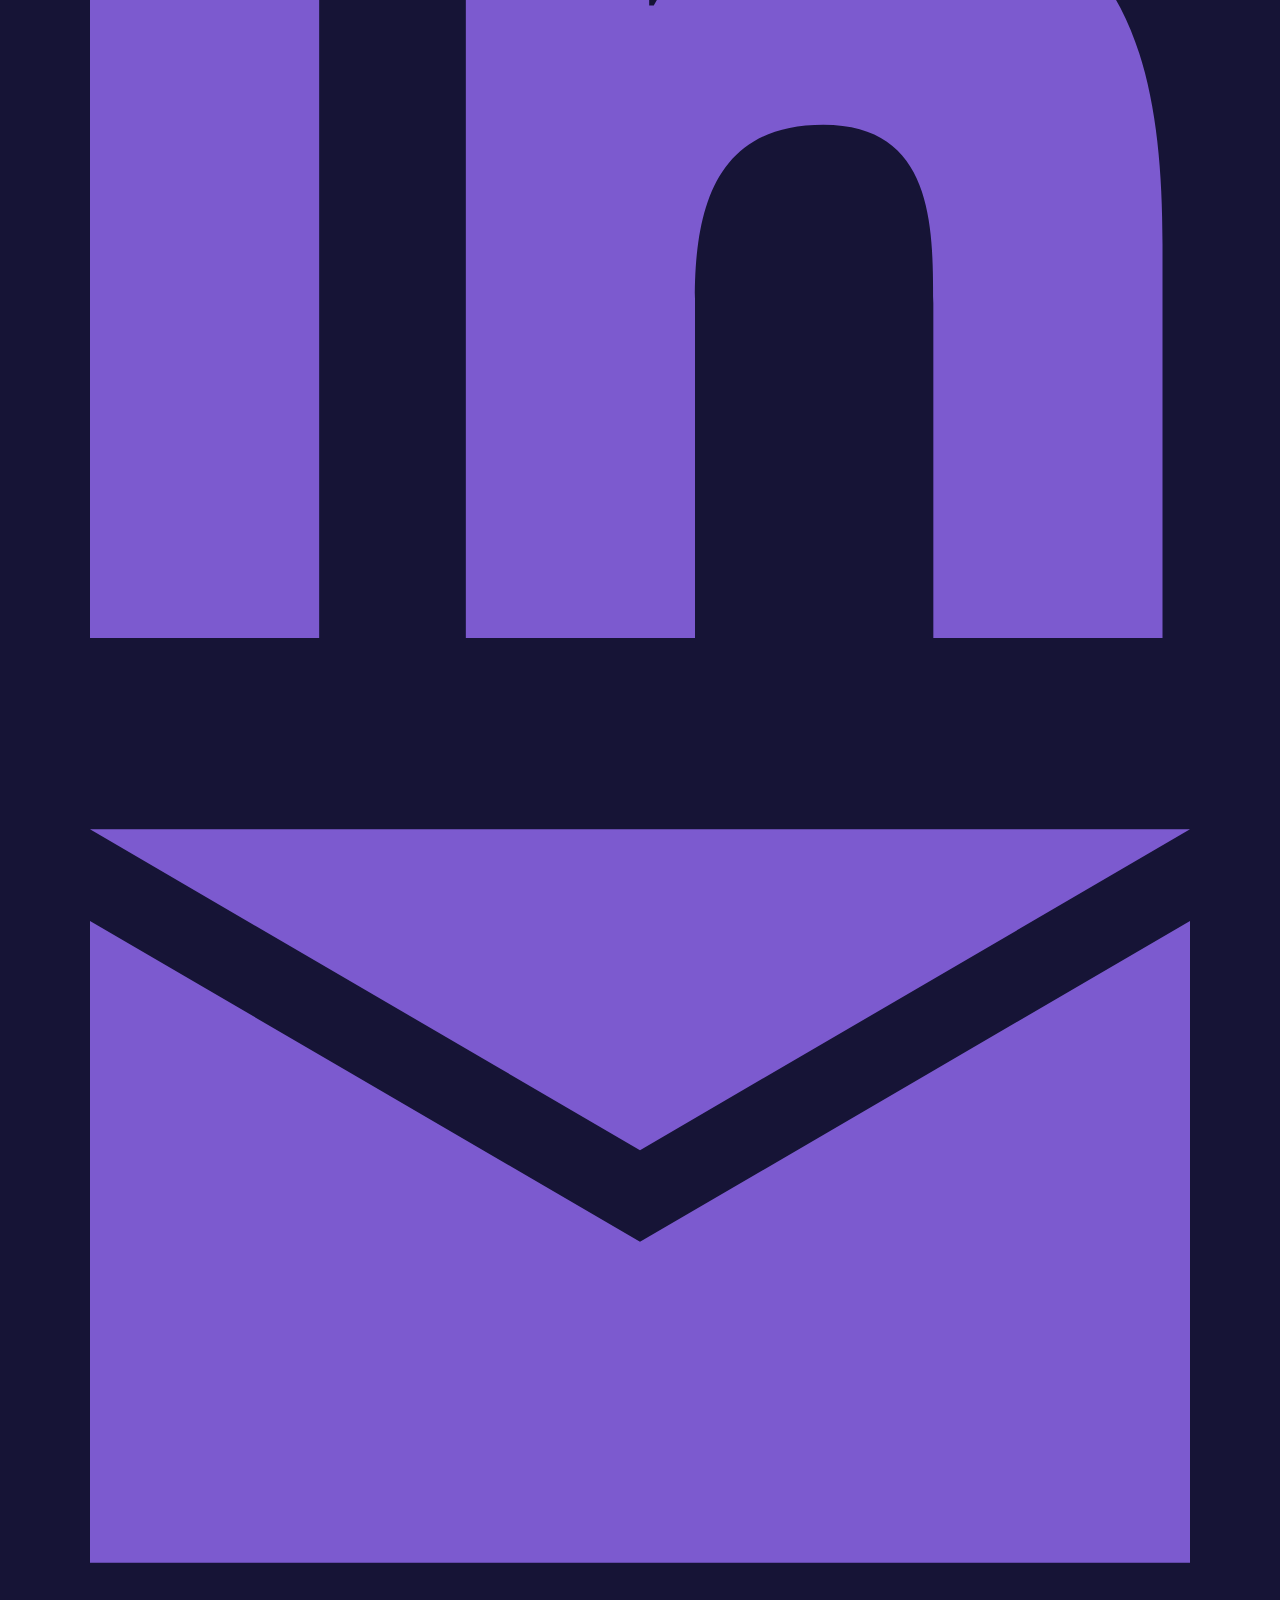
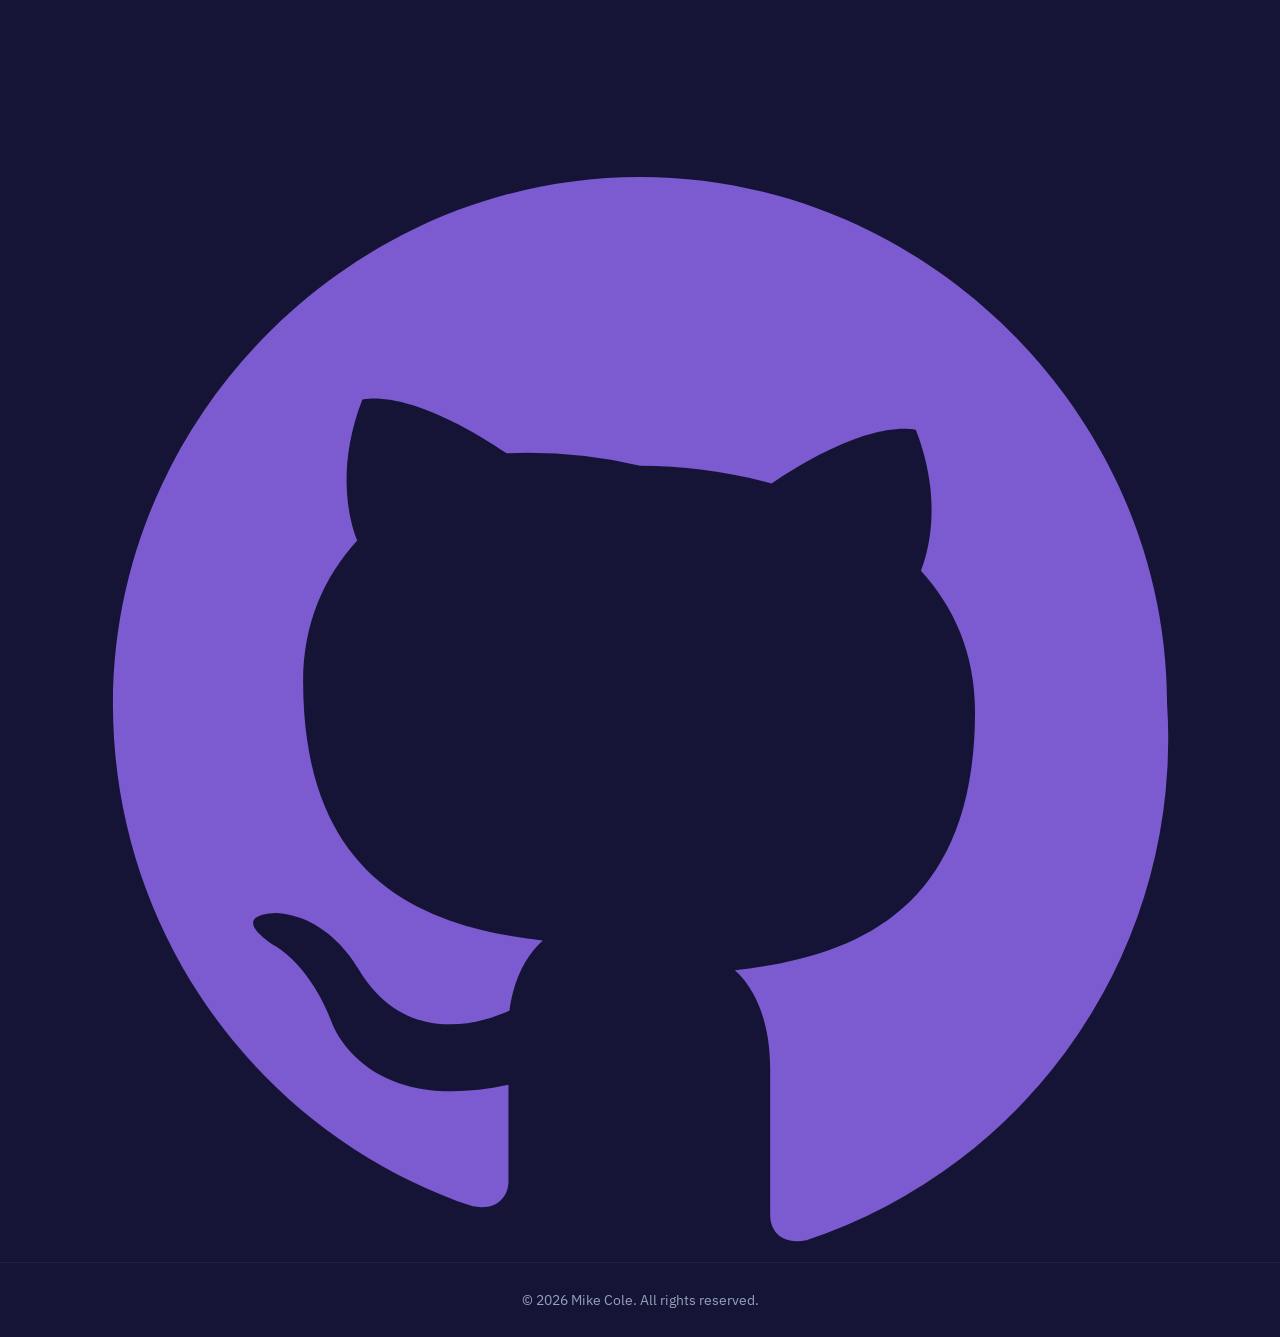
==== commit 8b6feffe: "Update years of experience from 25 to 24" ====
--- a/index.html
+++ b/index.html
@@ -51,7 +51,7 @@
       <h2>About Me</h2>
 
       <p>
-        I’ve been in the security industry for over 25 years and have lived and worked all around the world supporting
+        I’ve been in the security industry for over 24 years and have lived and worked all around the world supporting
         different programs and projects as an Airman, a DoD contractor, a security analyst, firewall engineer, security
         architect, CISO, and executive consultant. Based in Abilene, Texas, I specialize in working with SMBs and MSPs
         to build and refine security programs using established frameworks. Outside of work, I’m a husband, father,
@@ -208,81 +208,68 @@
   </section>
 
 
-  <!-- CERTIFICATIONS -->
-  <section id="certifications" class="section light">
-    <div class="container">
-
-      <h2>Certifications</h2>
-
-      <div class="timeline">
-
-        <div class="timeline-row">
-          <div class="timeline-card left">
-            <span class="date">Active since 2009</span>
-            <h3>CISSP</h3>
-            <p>Certified Information Systems Security Professional</p>
-          </div>
-          <div></div>
-          <div></div>
-        </div>
-
-        <div class="timeline-row">
-          <div></div>
-          <div></div>
-          <div class="timeline-card right">
-            <span class="date">Active since 2011</span>
-            <h3>CISA</h3>
-            <p>Certified Information Systems Auditor</p>
-          </div>
-        </div>
-
-        <div class="timeline-row">
-          <div class="timeline-card left">
-            <span class="date">Active since 2015</span>
-            <h3>CISM</h3>
-            <p>Certified Information Systems Manager</p>
-          </div>
-          <div></div>
-          <div></div>
-        </div>
-
-        <div class="timeline-row">
-          <div></div>
-          <div></div>
-          <div class="timeline-card right">
-            <span class="date">Active since 2025</span>
-            <h3>CCSK</h3>
-            <p>Certificate of Cloud Security Knowledge</p>
-          </div>
-        </div>
-
-       <div class="timeline-row">
-          <div class="timeline-card left">
-            <span class="date">Expired, not sure when</span>
-            <h3>CMMC</h3>
-            <p>CMMC Registred Practitioner</p>
-          </div>
-          <div></div>
-          <div></div>
-        </div>
-
-      </div>
-    </div>
-  </section>
-        
-        <div class="timeline-row">
-          <div class="timeline-card left">
-            <span class="date">Expired in 2017</span>
-            <h3>GIAC</h3>
-            <p>ISO 27001 Specialist Certification</p>
-          </div>
-          <div></div>
-          <div></div>
-        </div>
-
-      </div>
-    </div>
-  </section>
+<!-- CERTIFICATIONS -->
+<section id="certifications" class="section light">
+  <div class="container">
+
+    <h2>Certifications</h2>
+
+    <div class="timeline">
+
+      <div class="timeline-row">
+        <div class="timeline-card left">
+          <span class="date">Active since 2009</span>
+          <h3>CISSP</h3>
+          <p>Certified Information Systems Security Professional</p>
+        </div>
+        <div></div>
+        <div></div>
+      </div>
+
+      <div class="timeline-row">
+        <div></div>
+        <div></div>
+        <div class="timeline-card right">
+          <span class="date">Active since 2011</span>
+          <h3>CISA</h3>
+          <p>Certified Information Systems Auditor</p>
+        </div>
+      </div>
+
+      <div class="timeline-row">
+        <div class="timeline-card left">
+          <span class="date">Active since 2015</span>
+          <h3>CISM</h3>
+          <p>Certified Information Systems Manager</p>
+        </div>
+        <div></div>
+        <div></div>
+      </div>
+
+      <div class="timeline-row">
+        <div></div>
+        <div></div>
+        <div class="timeline-card right">
+          <span class="date">Active since 2025</span>
+          <h3>CCSK</h3>
+          <p>Certificate of Cloud Security Knowledge</p>
+        </div>
+      </div>
+
+      <div class="timeline-row">
+        <div class="timeline-card left">
+          <span class="date">Expired in 2017</span>
+          <h3>GIAC</h3>
+          <p>ISO 27001 Specialist Certification</p>
+        </div>
+        <div></div>
+        <div></div>
+      </div>
+
+    </div>
+
+  </div>
+</section>
 
 
   <!-- SERVICES -->
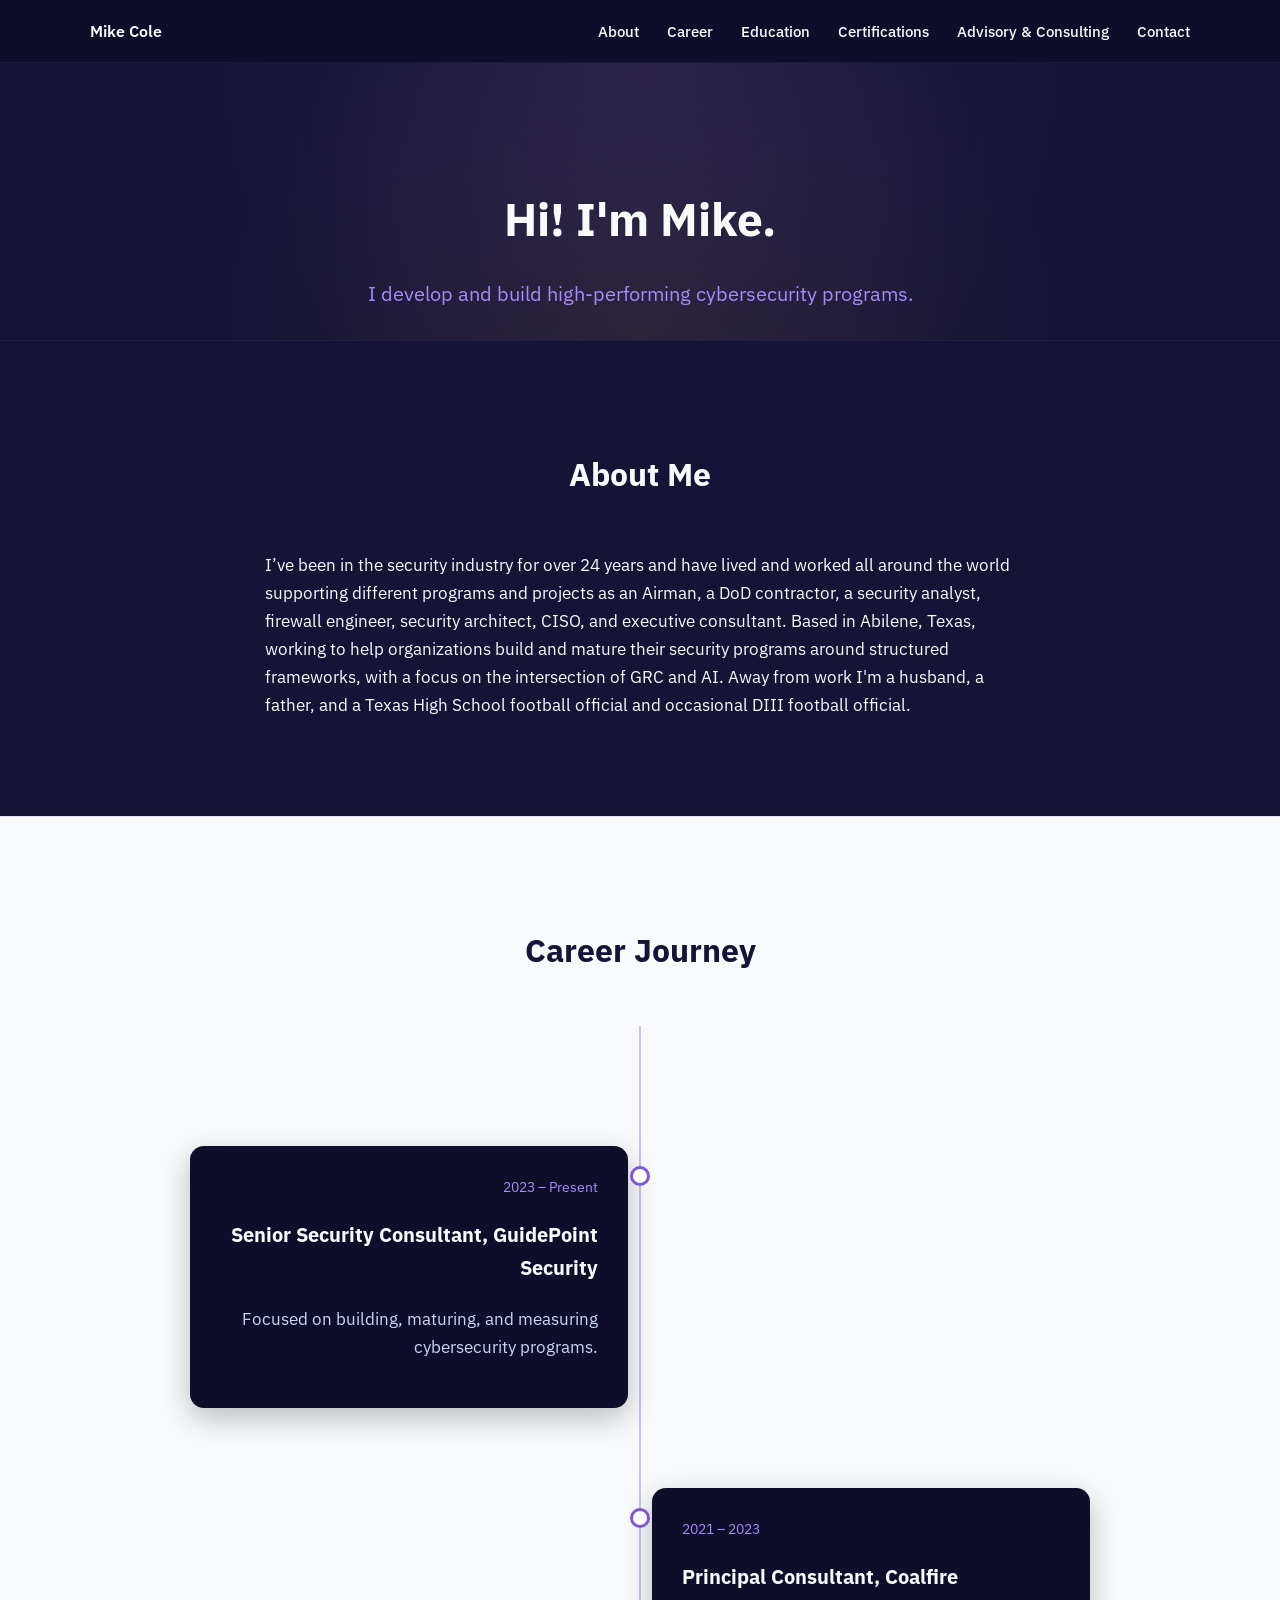
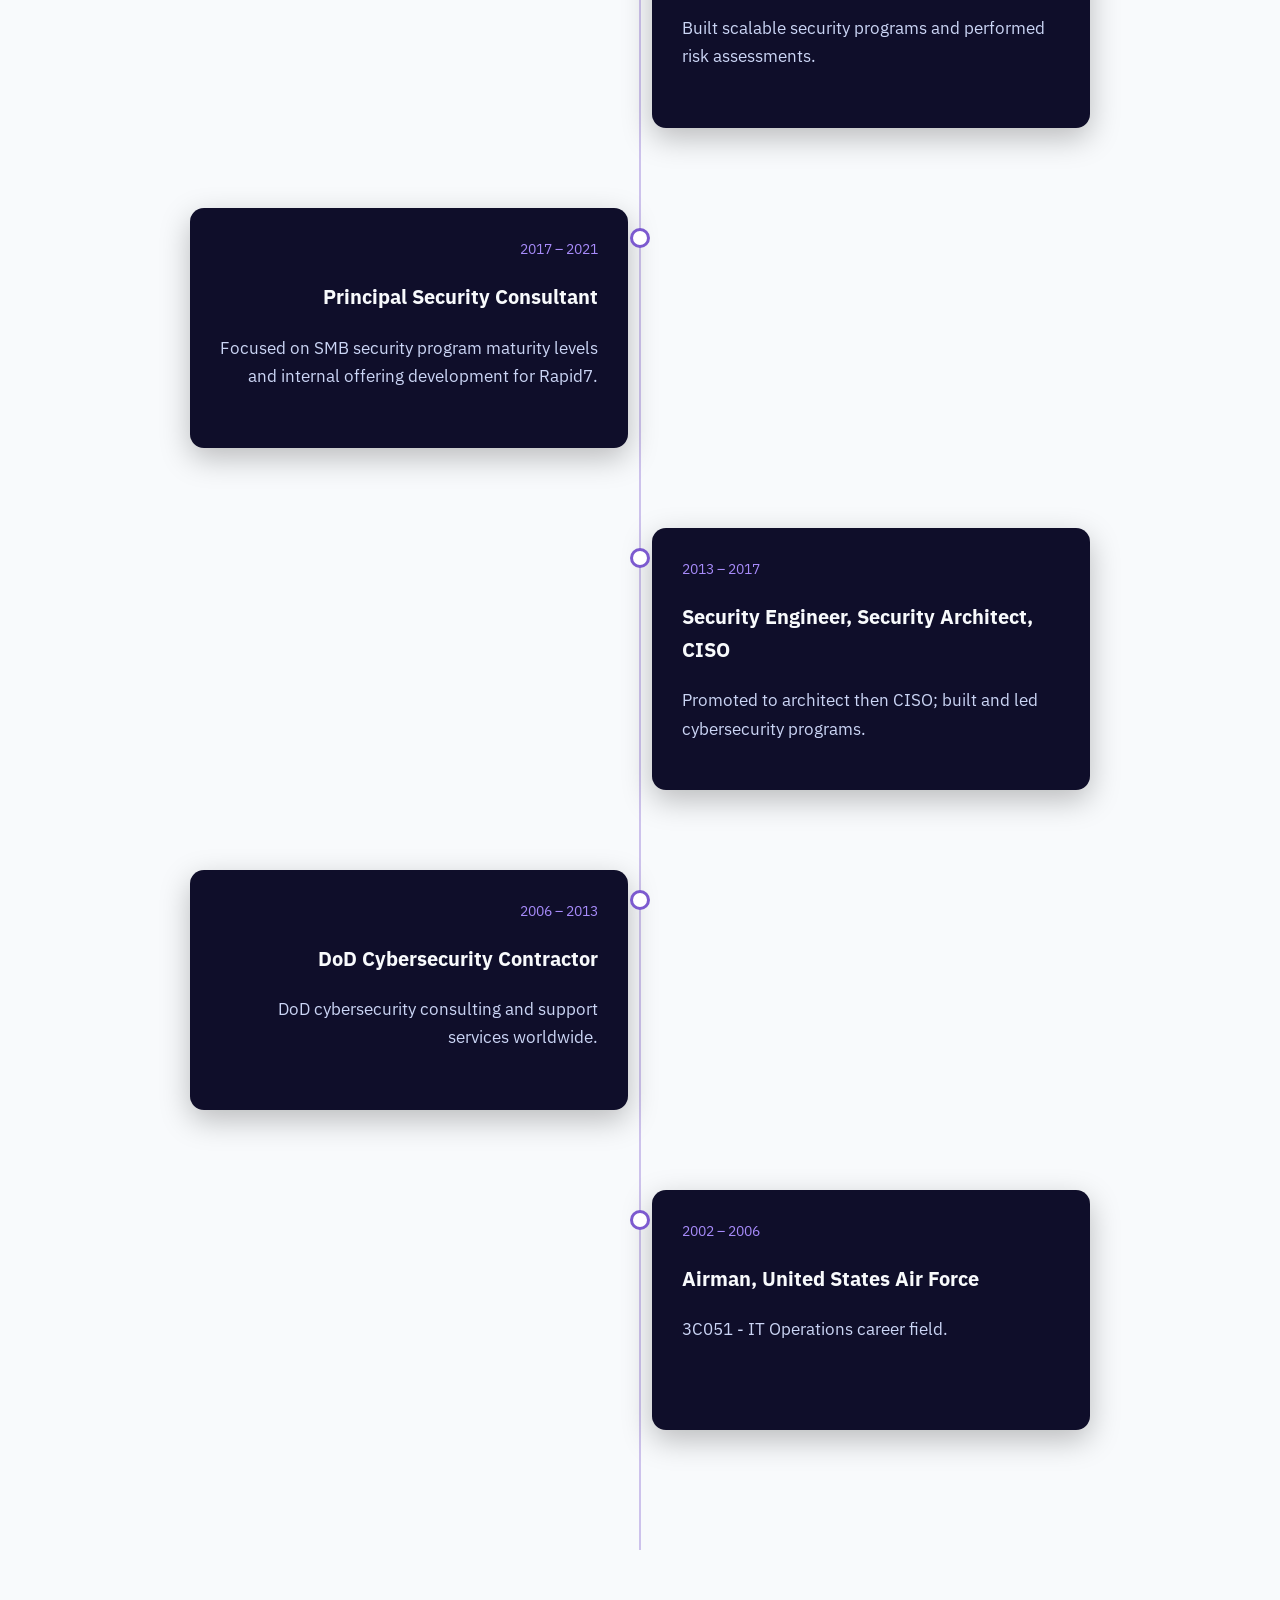
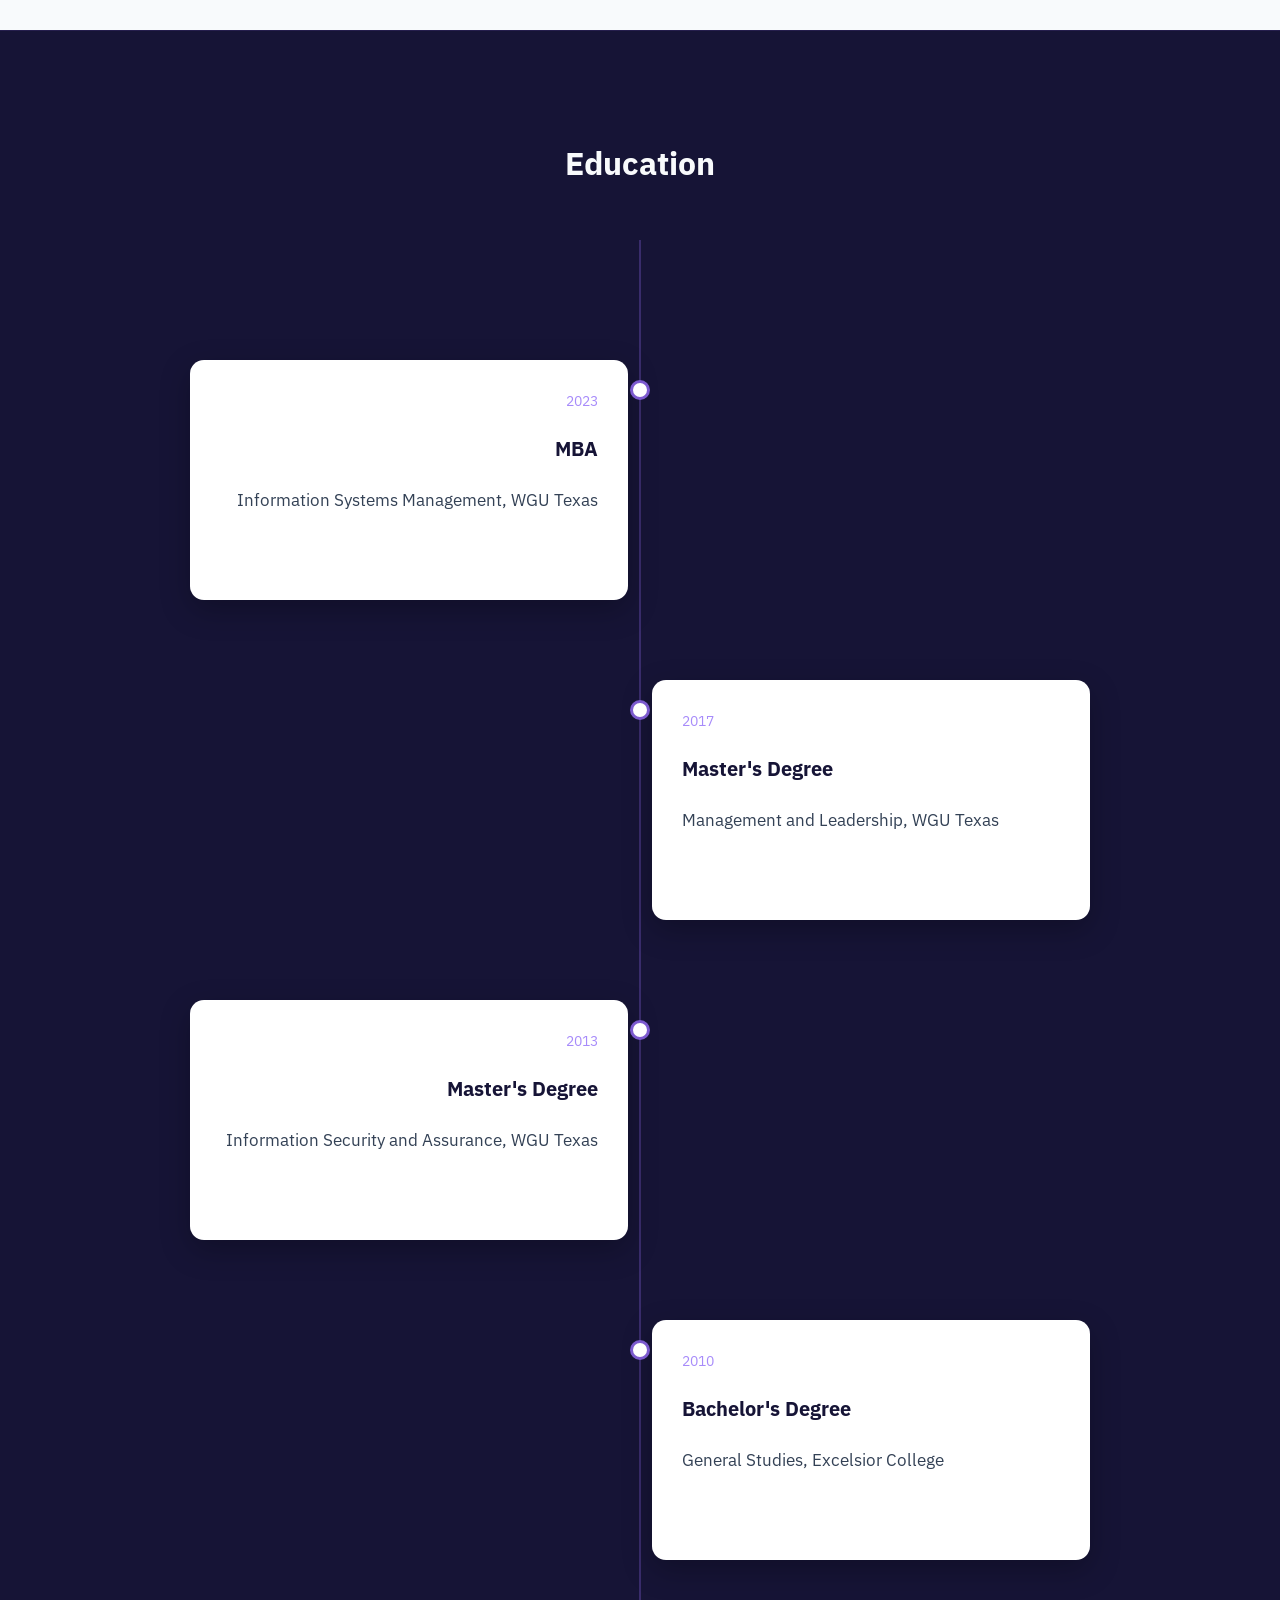
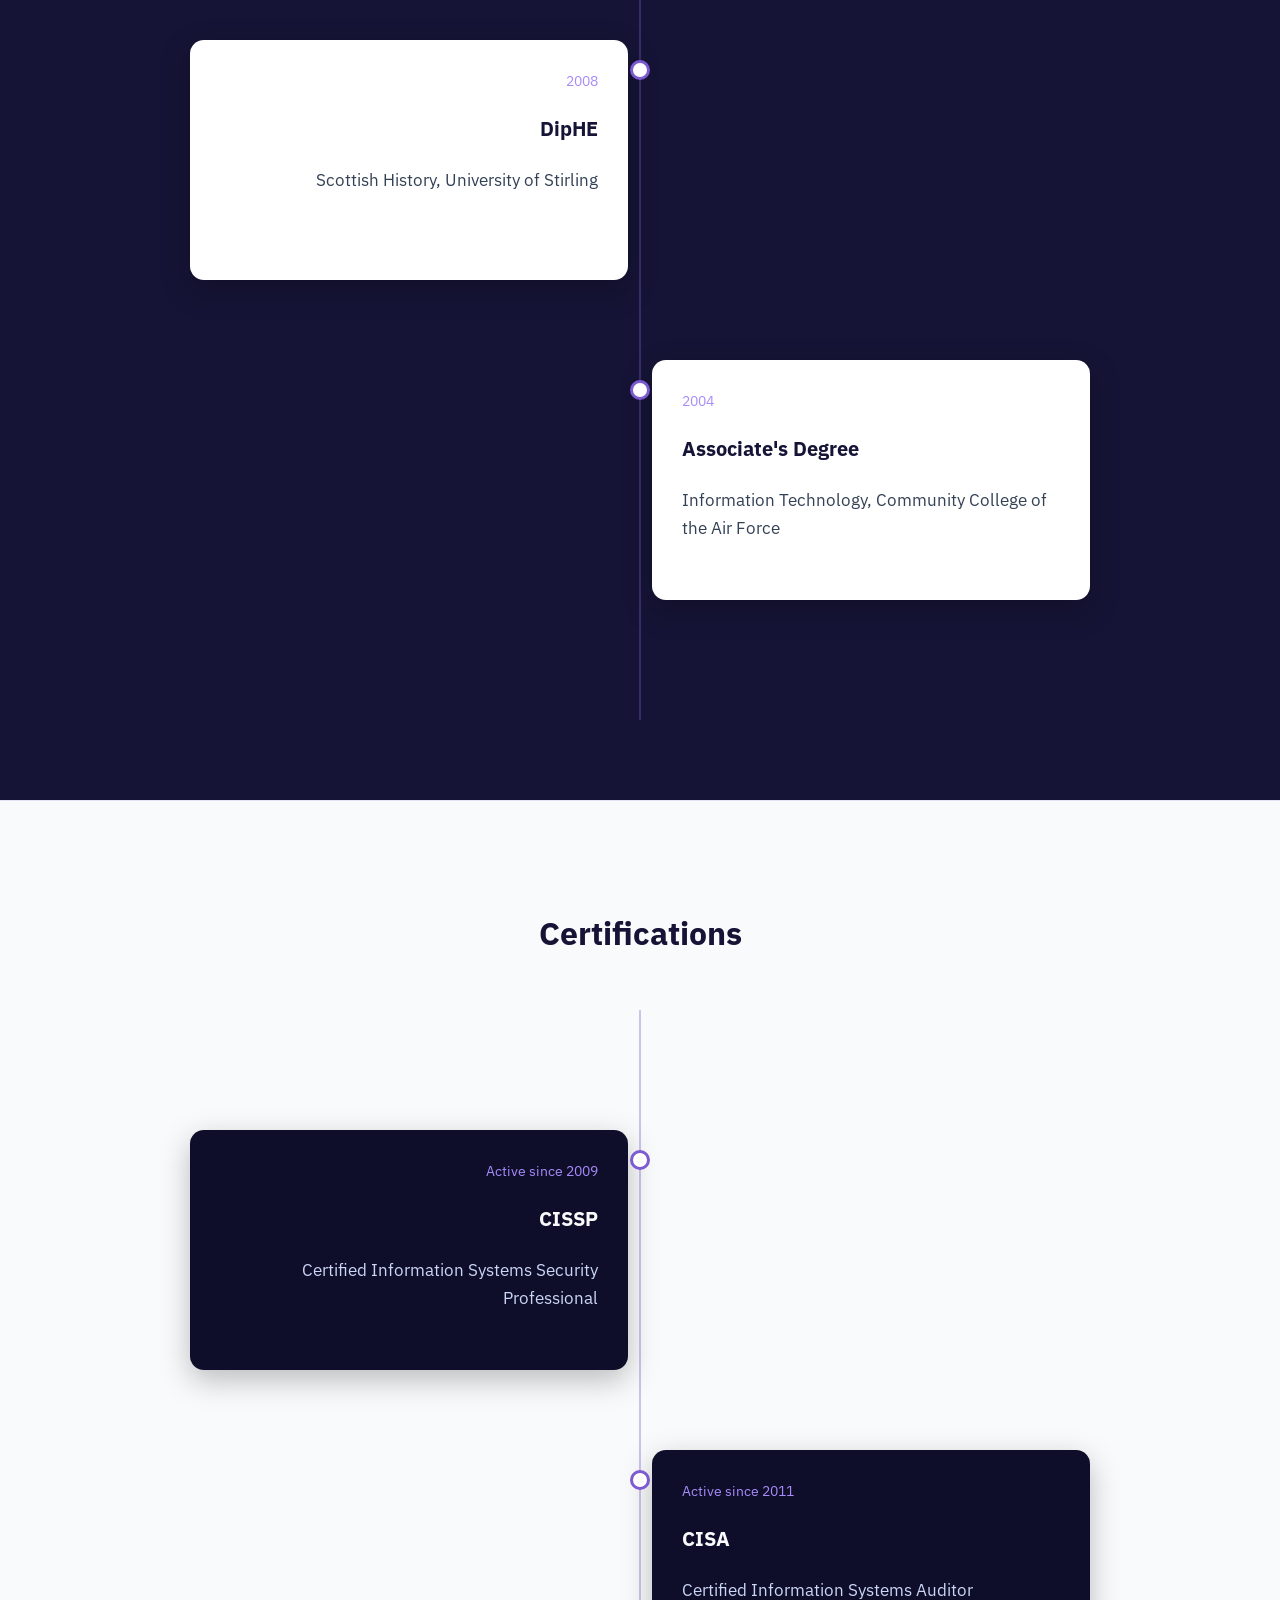
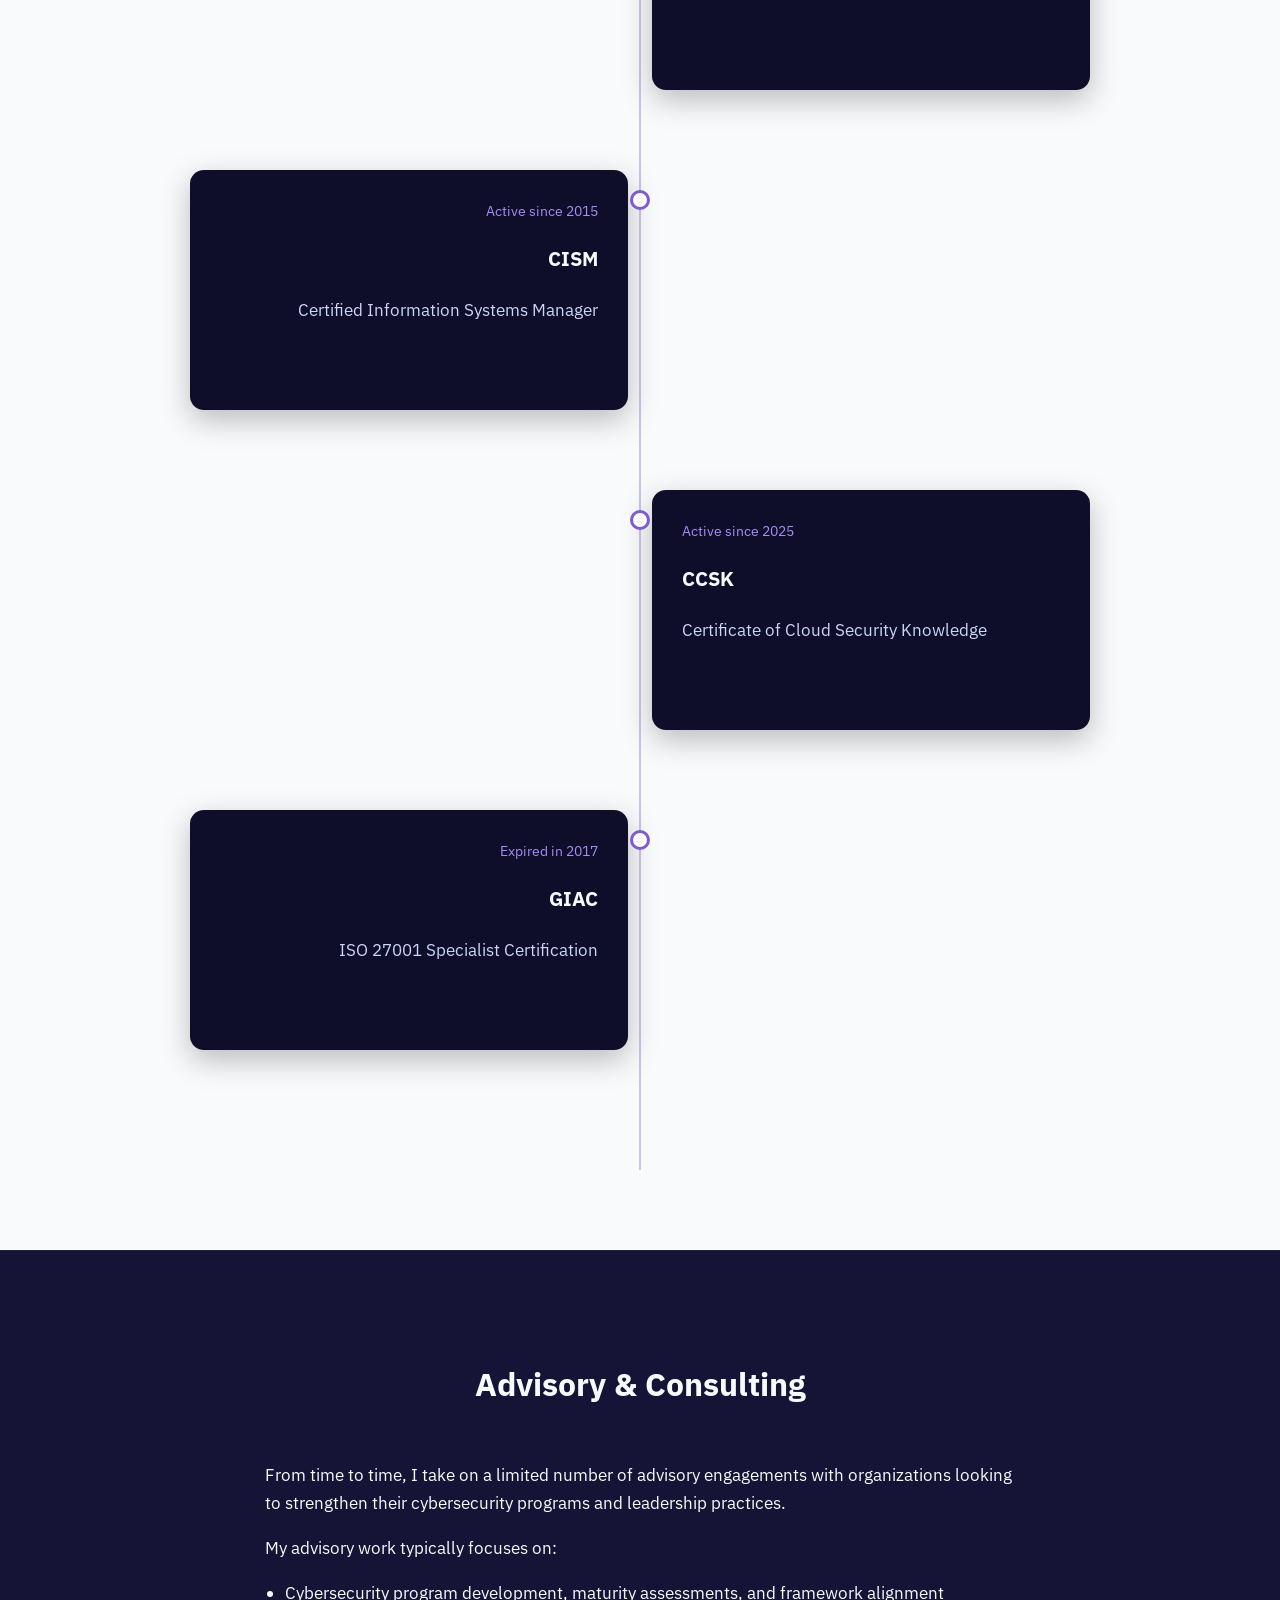
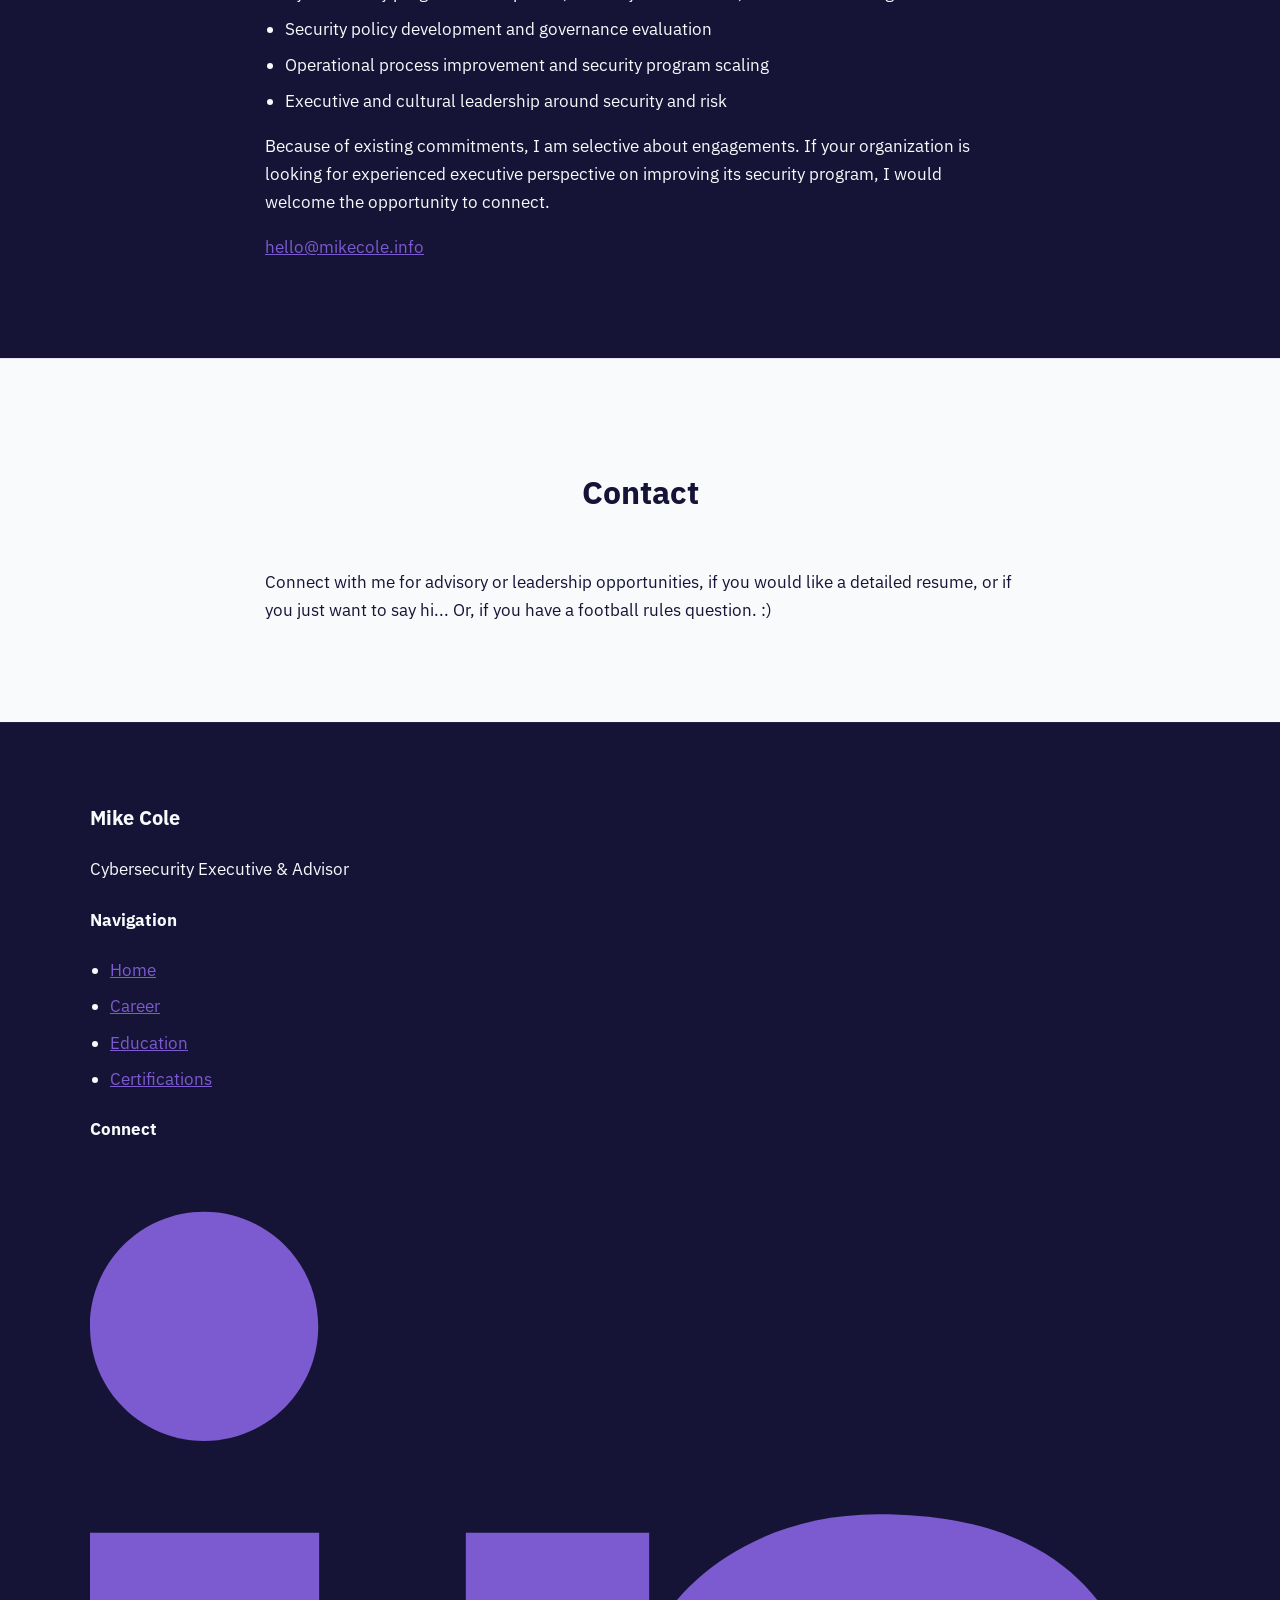
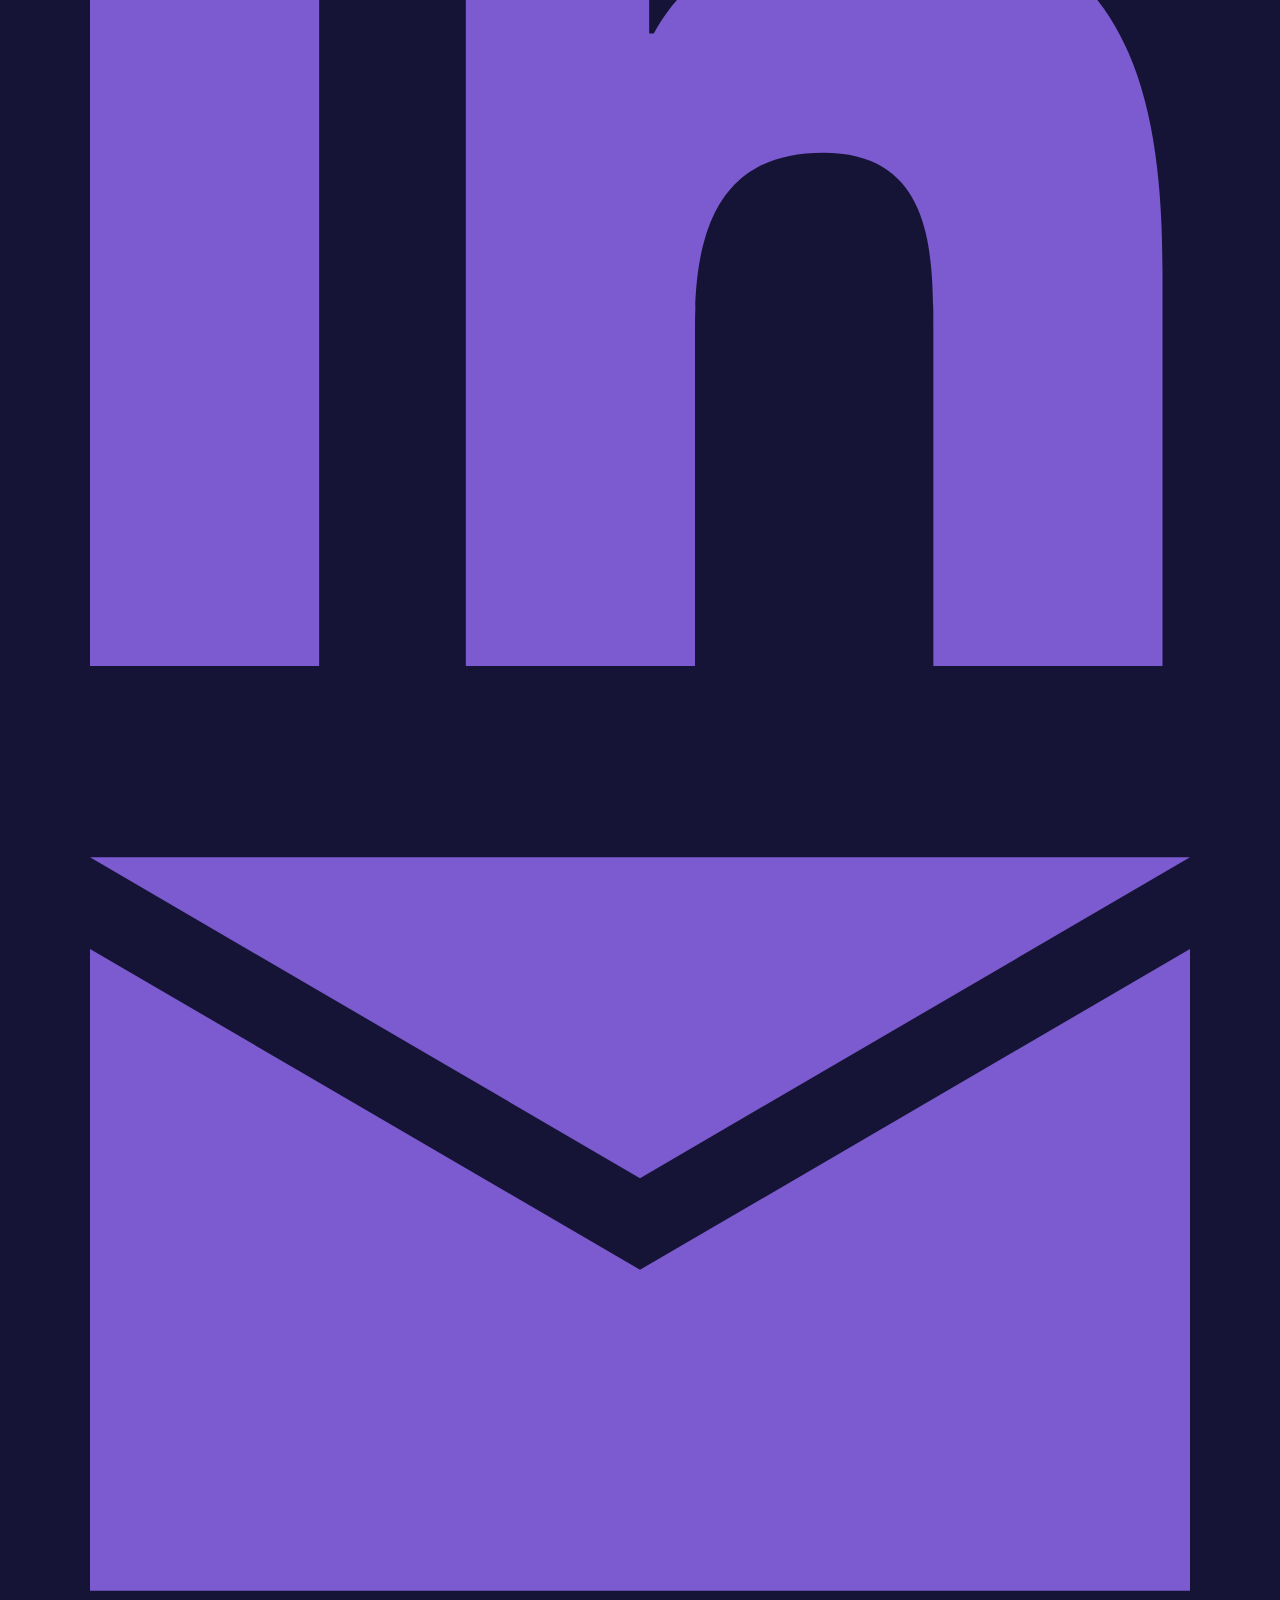
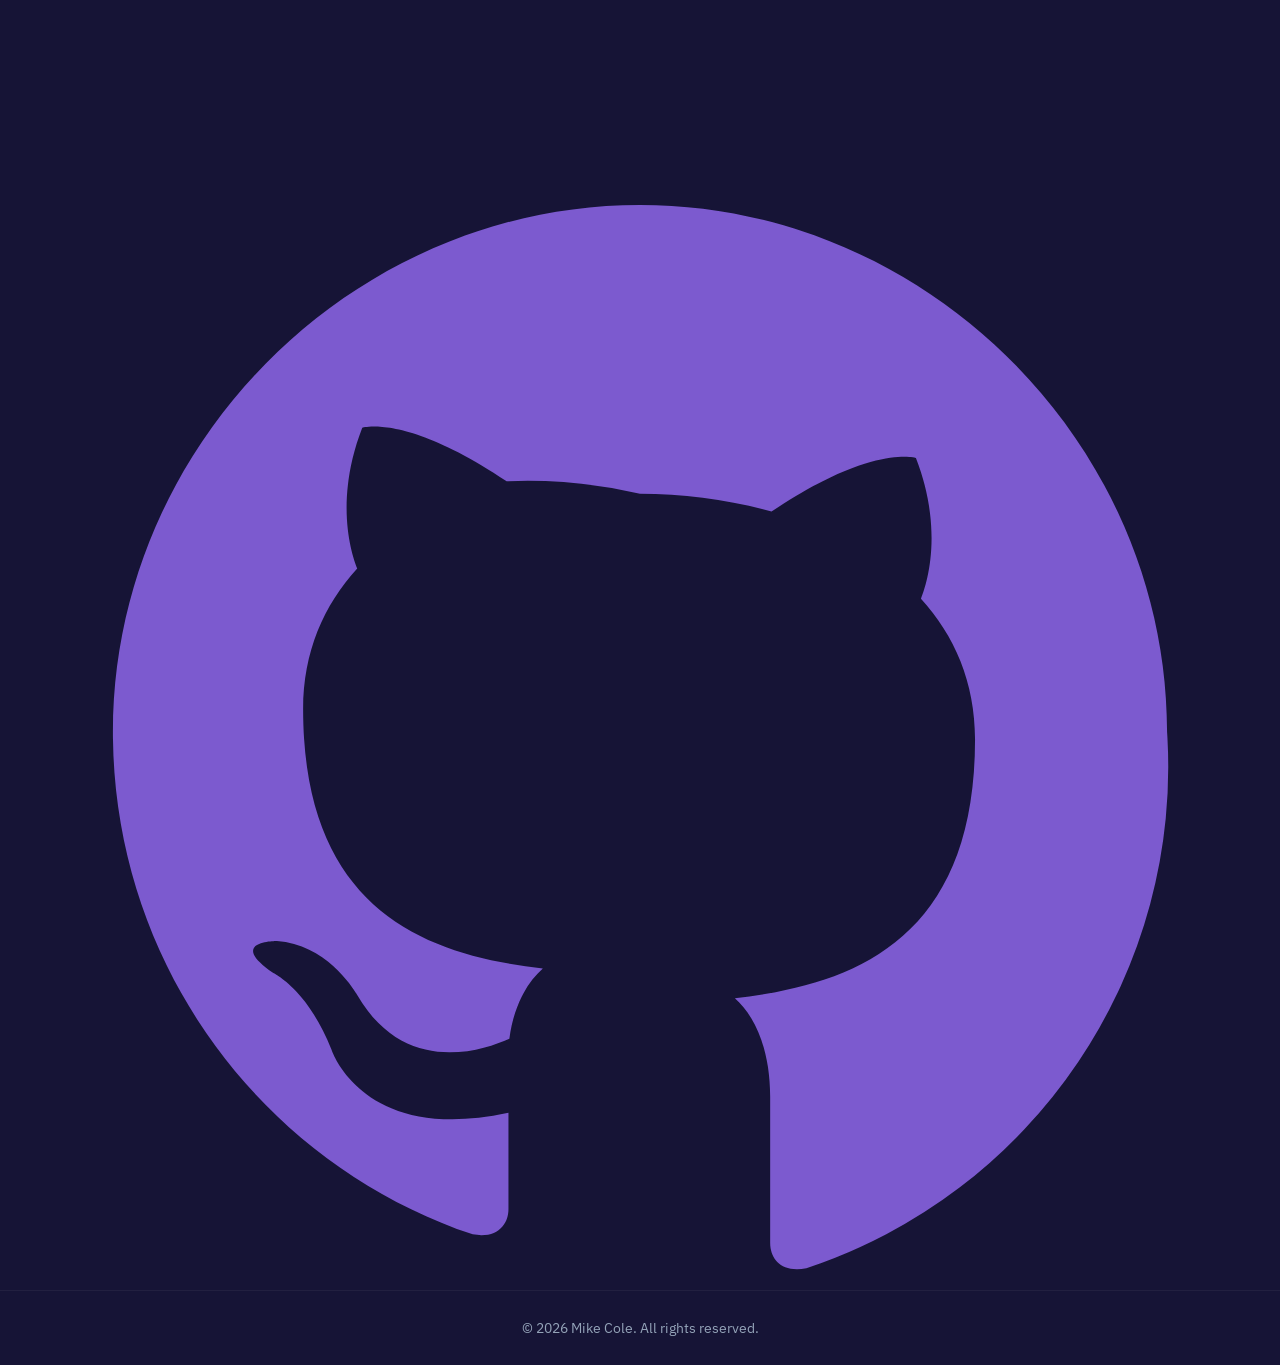
==== commit 042fe428: "Revise personal bio for clarity and focus Updated personal description to emphasize focus on GRC and" ====
--- a/index.html
+++ b/index.html
@@ -53,9 +53,13 @@
       <p>
         I’ve been in the security industry for over 24 years and have lived and worked all around the world supporting
         different programs and projects as an Airman, a DoD contractor, a security analyst, firewall engineer, security
-        architect, CISO, and executive consultant. Based in Abilene, Texas, I specialize in working with SMBs and MSPs
-        to build and refine security programs using established frameworks. Outside of work, I’m a husband, father,
-        and Texas High School football official.
+        architect, CISO, and executive consultant. Based in Abilene, Texas, working to help organizations build and 
+        mature their security programs around structured frameworks, with a focus on the intersection of GRC and AI. 
+        
+        Away from work I'm a husband, a father, and a Texas High School football official and occasional DIII 
+        football official.
+
+        
       </p>
 
     </div>
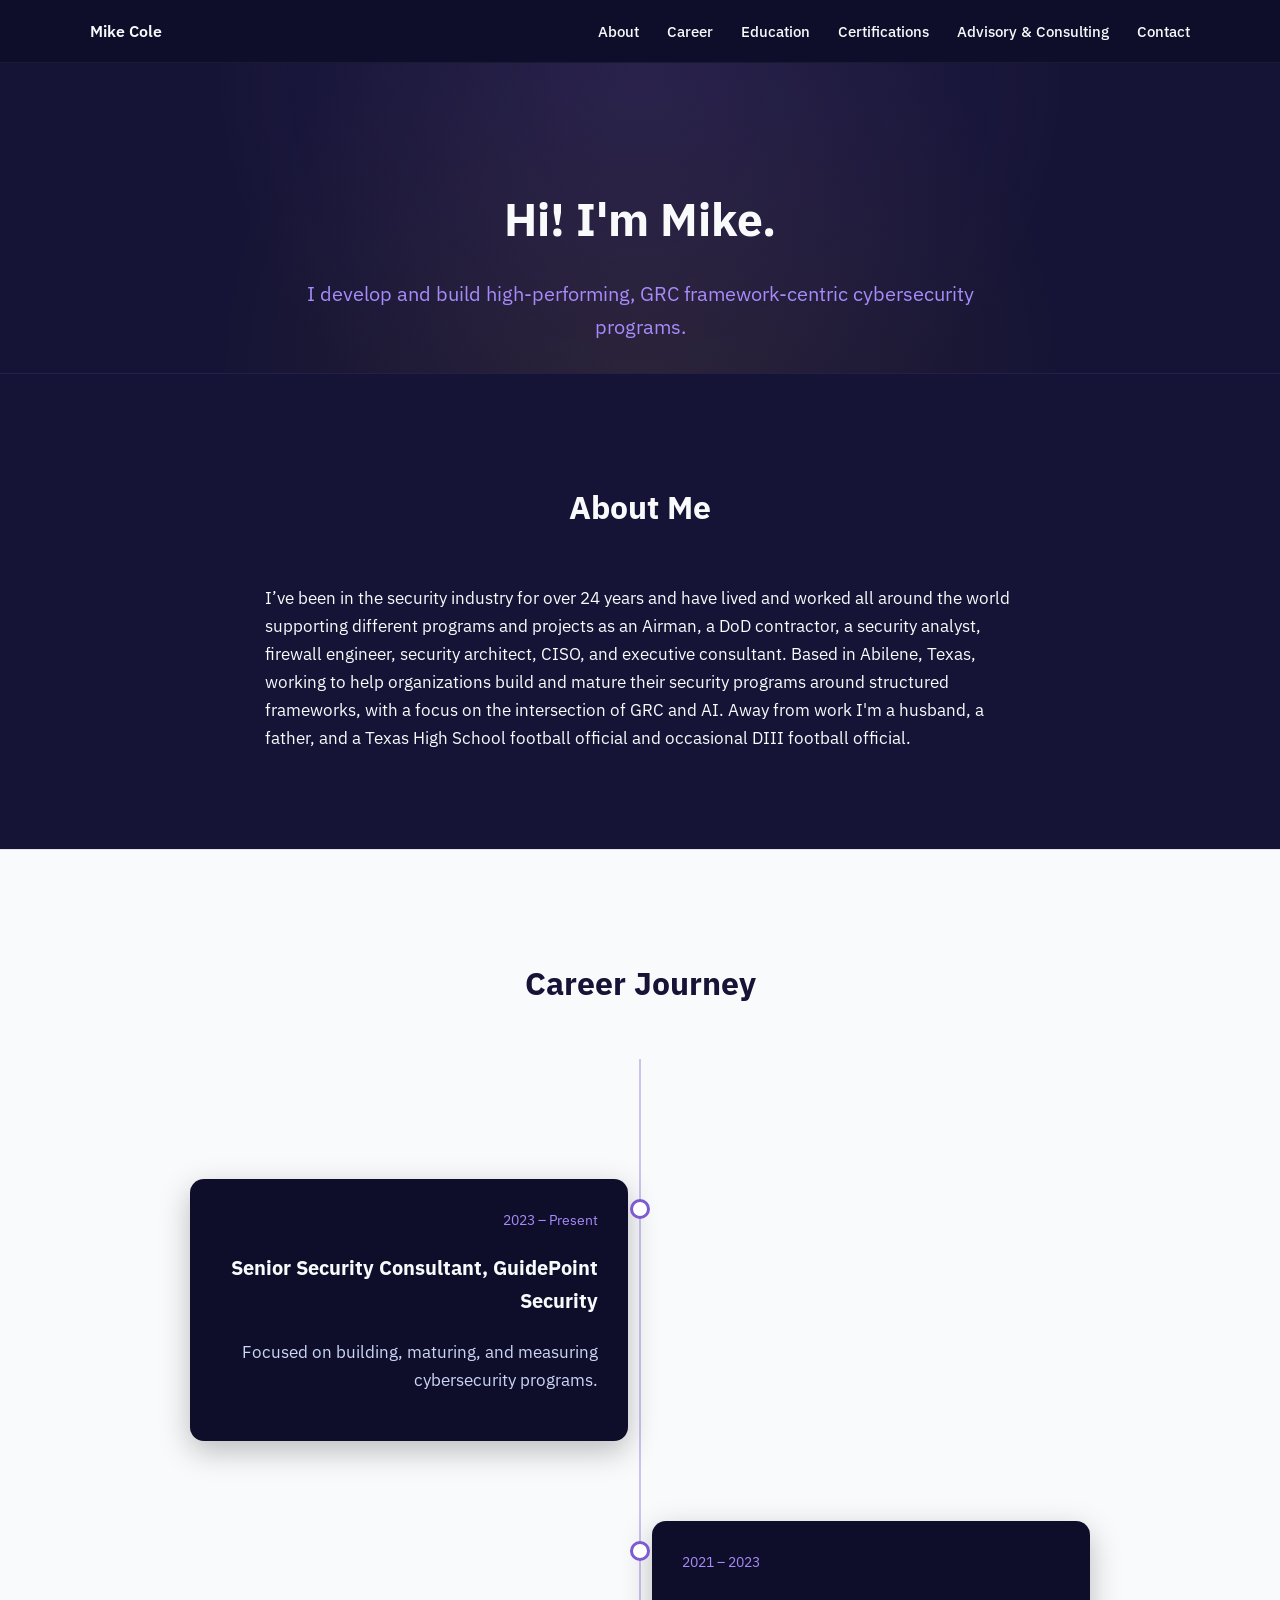
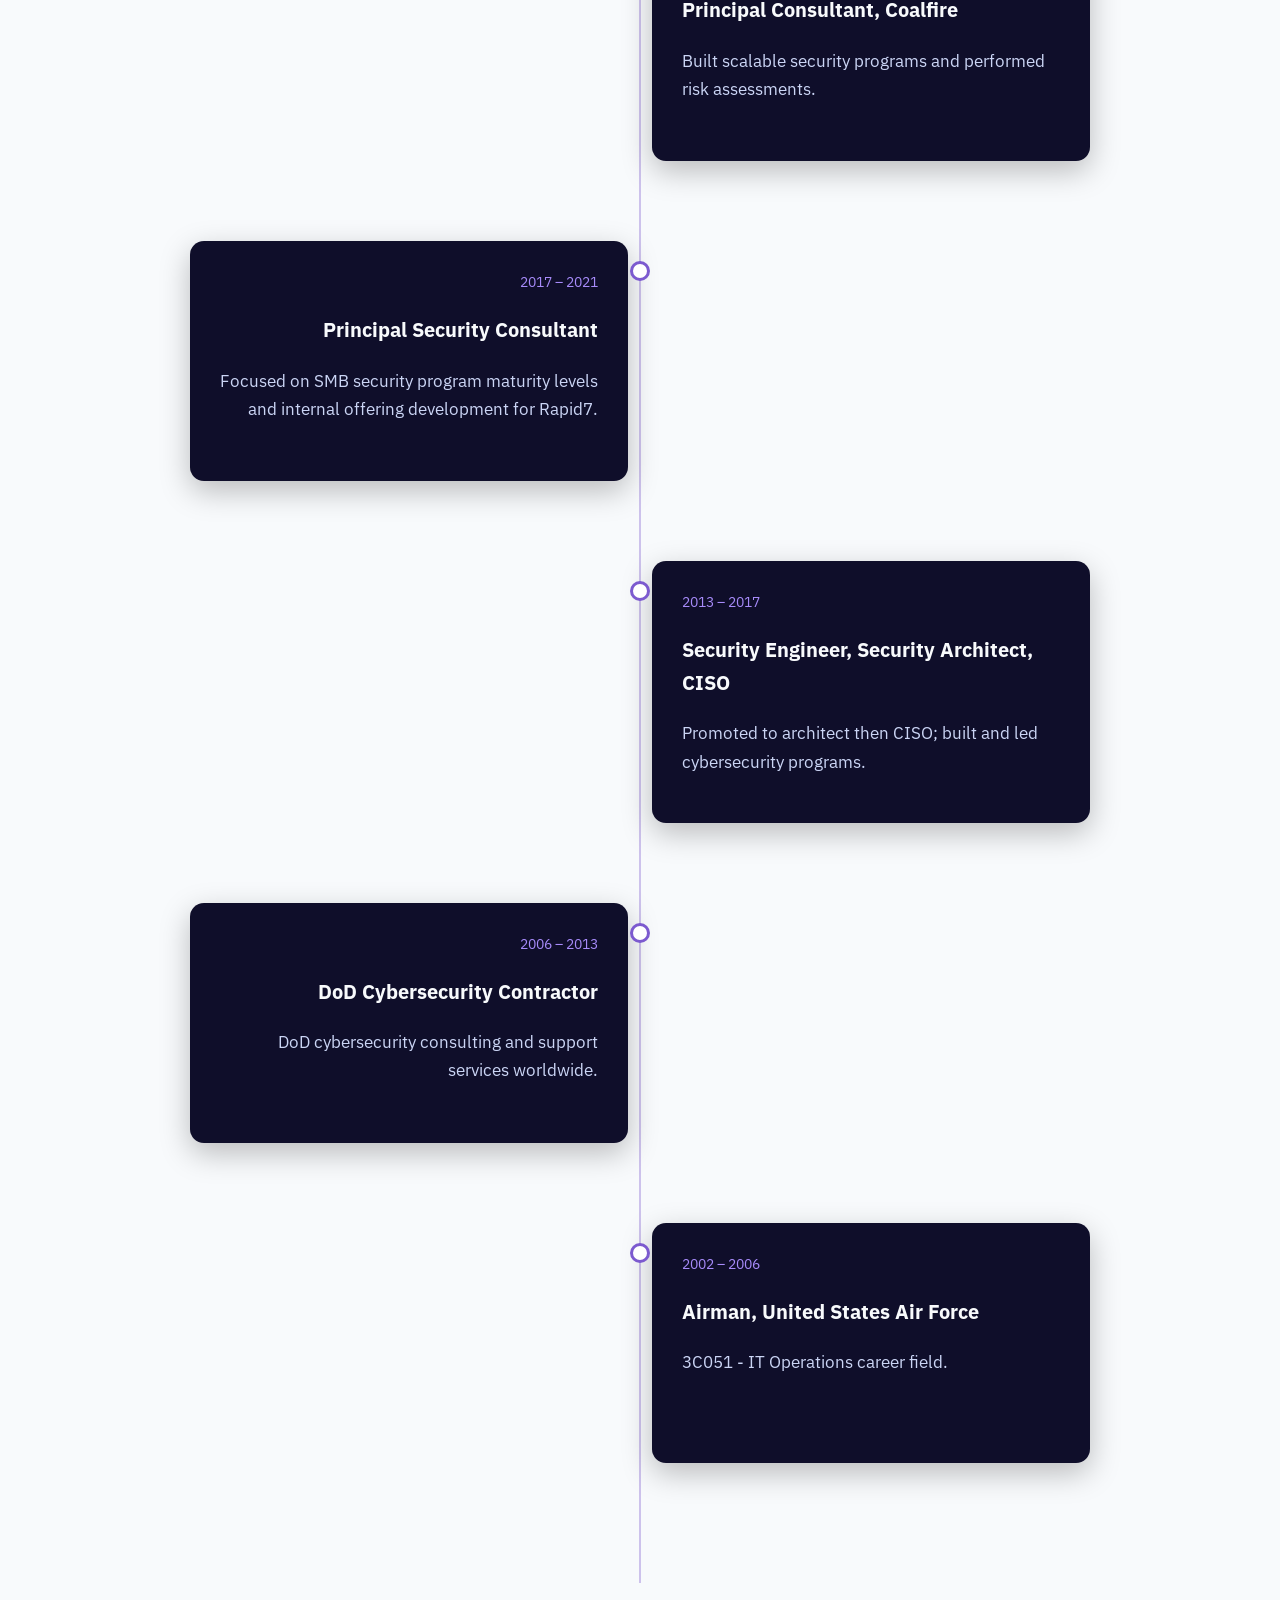
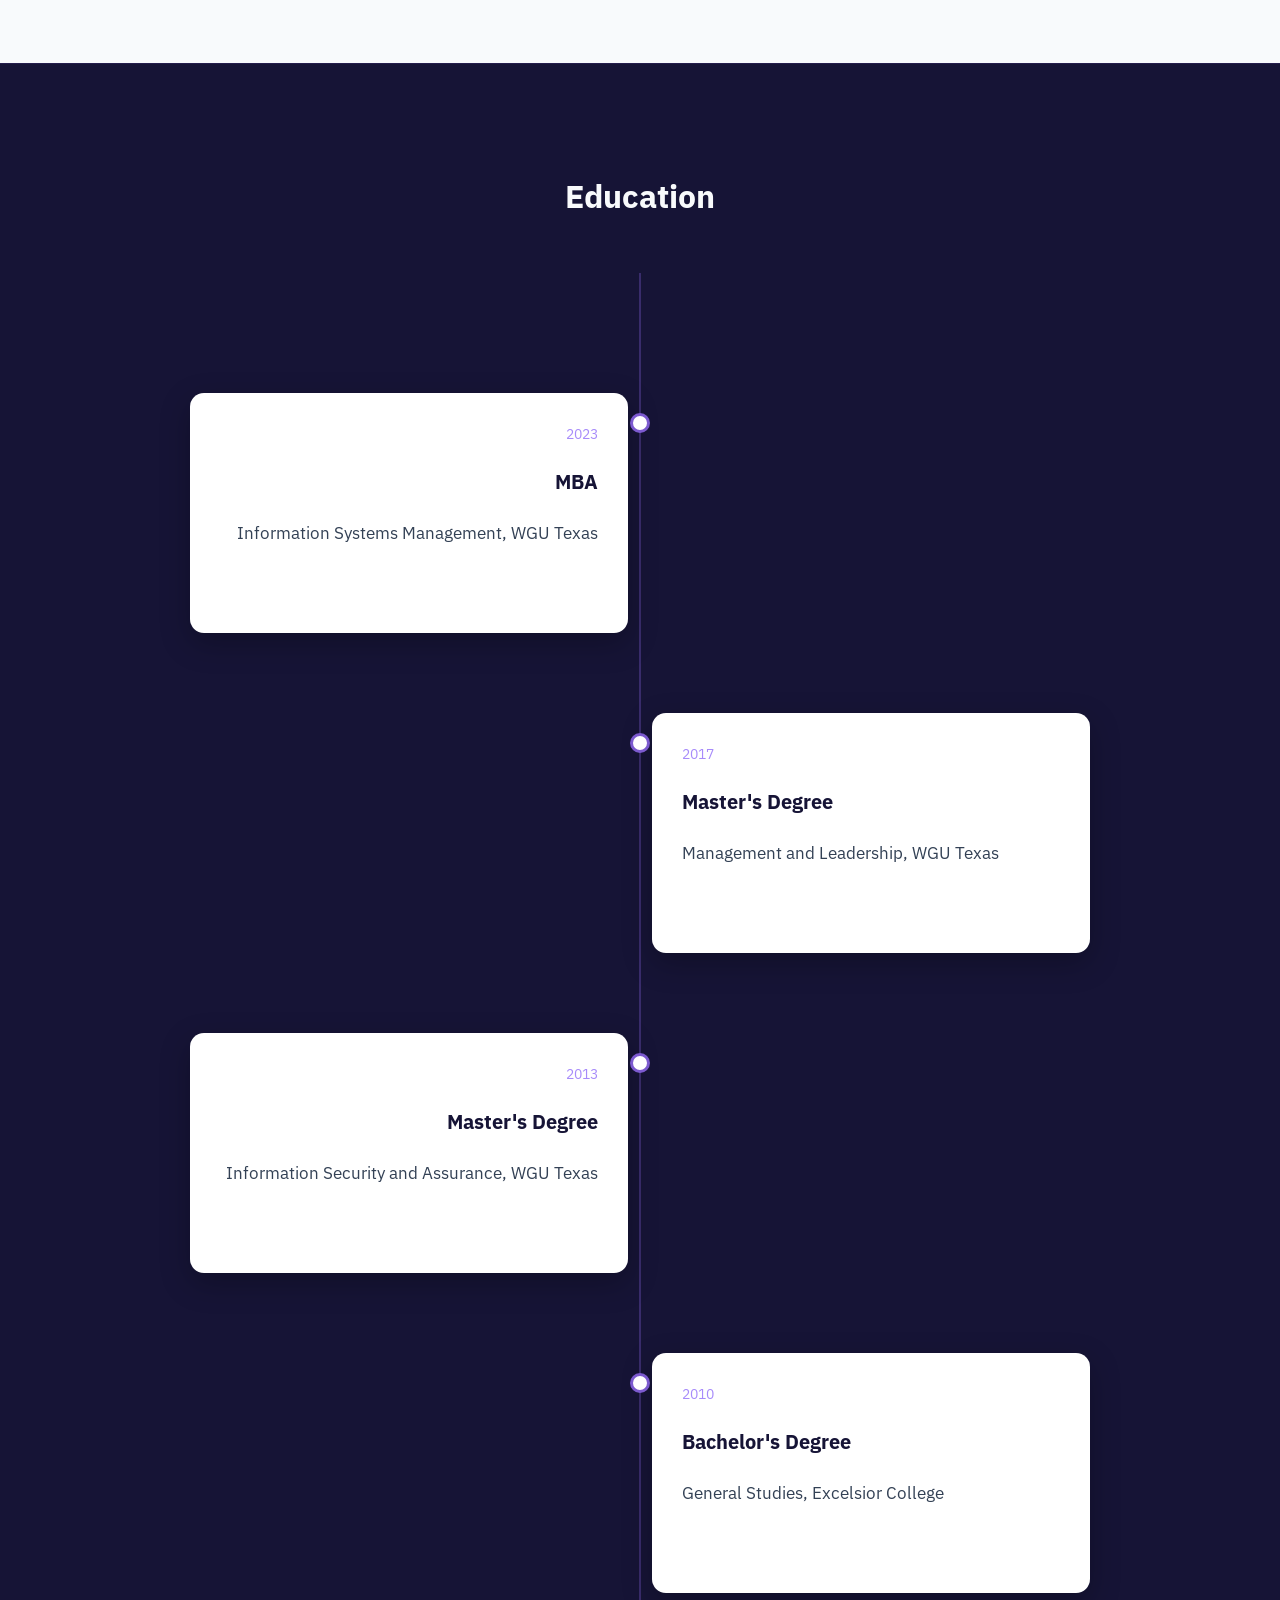
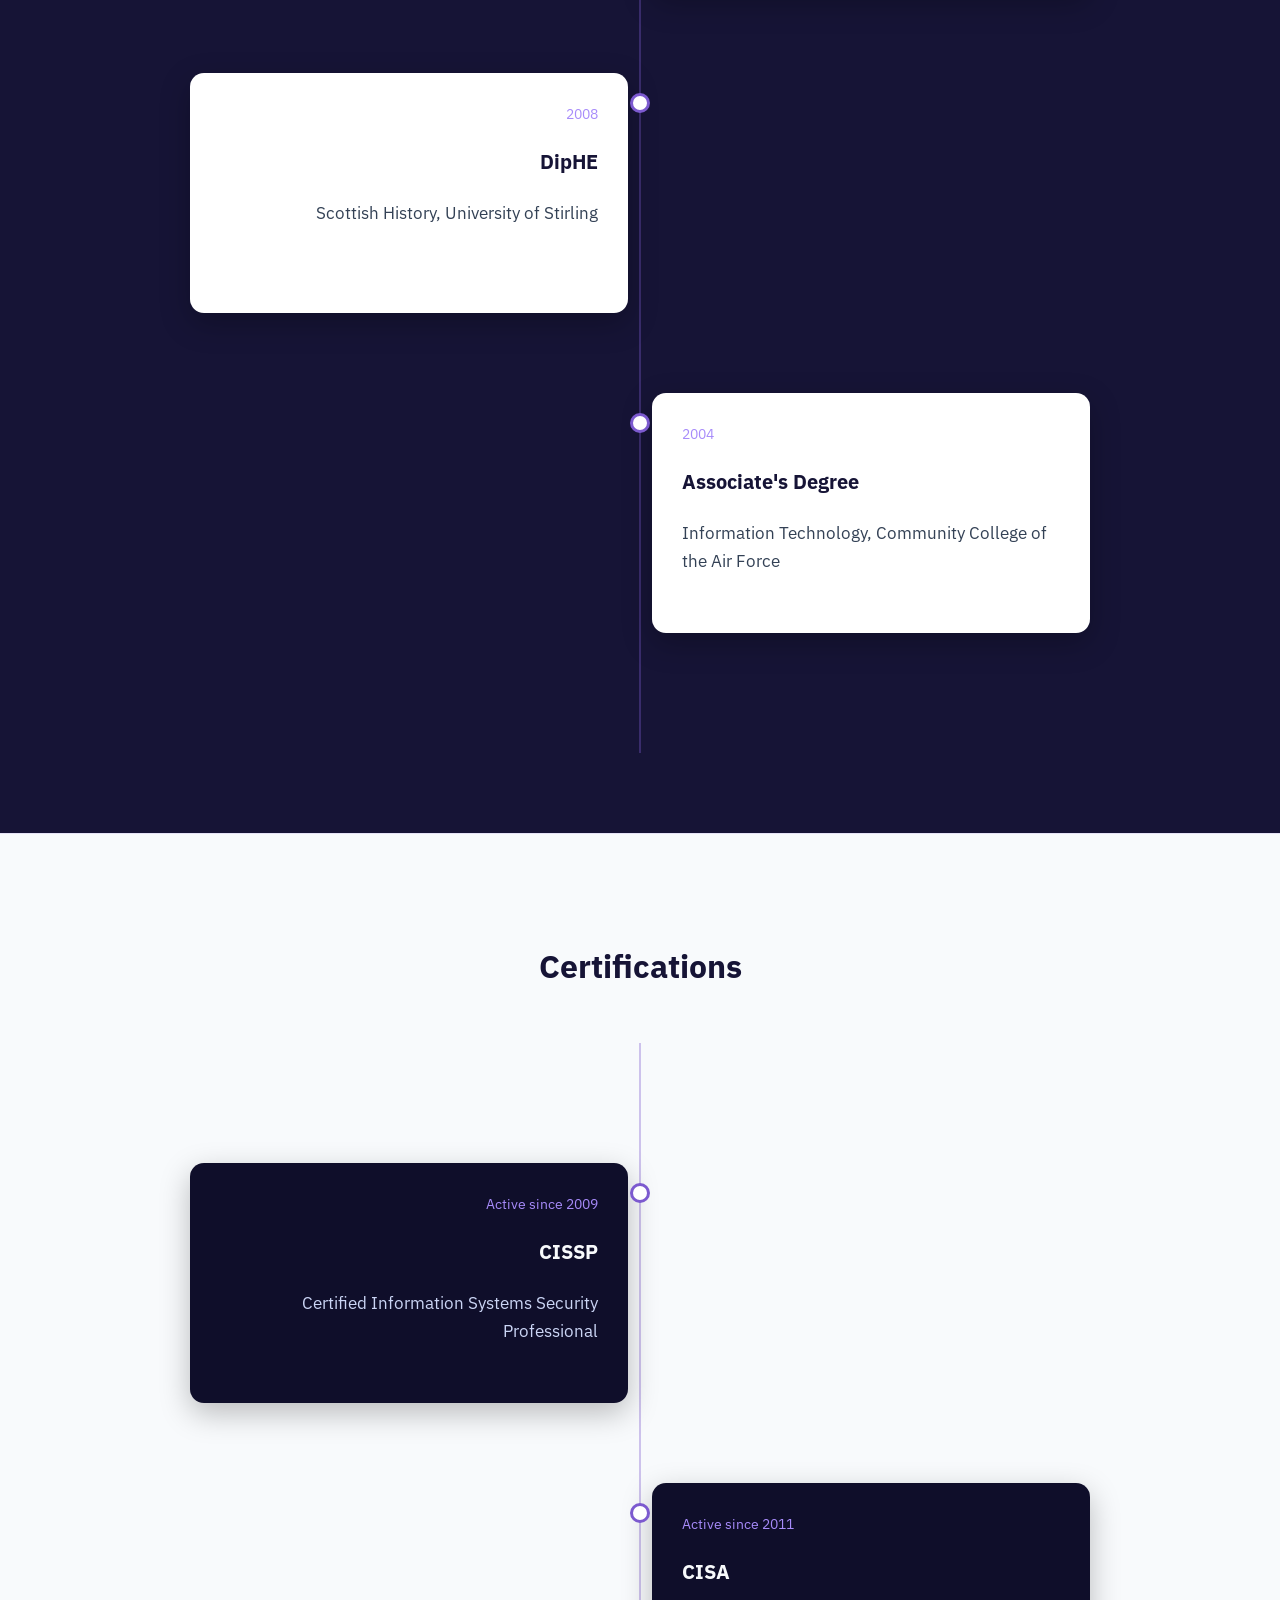
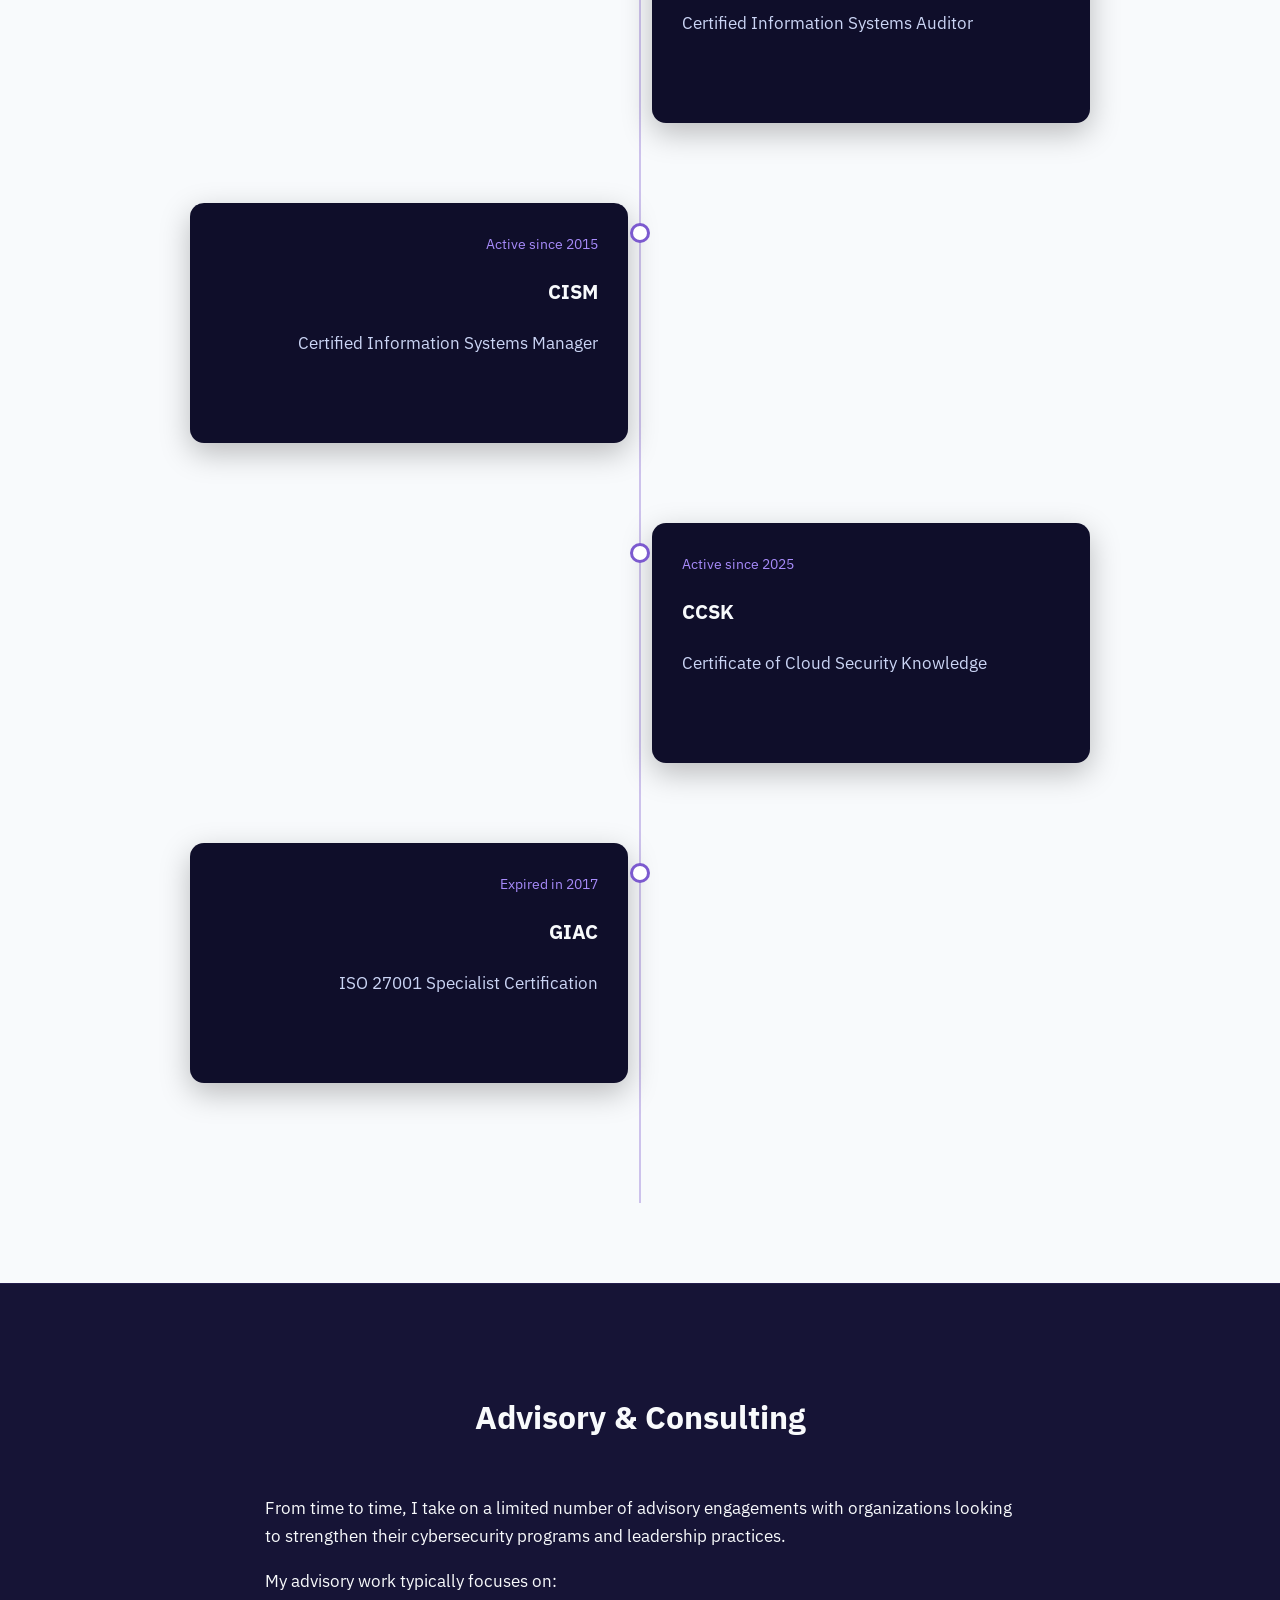
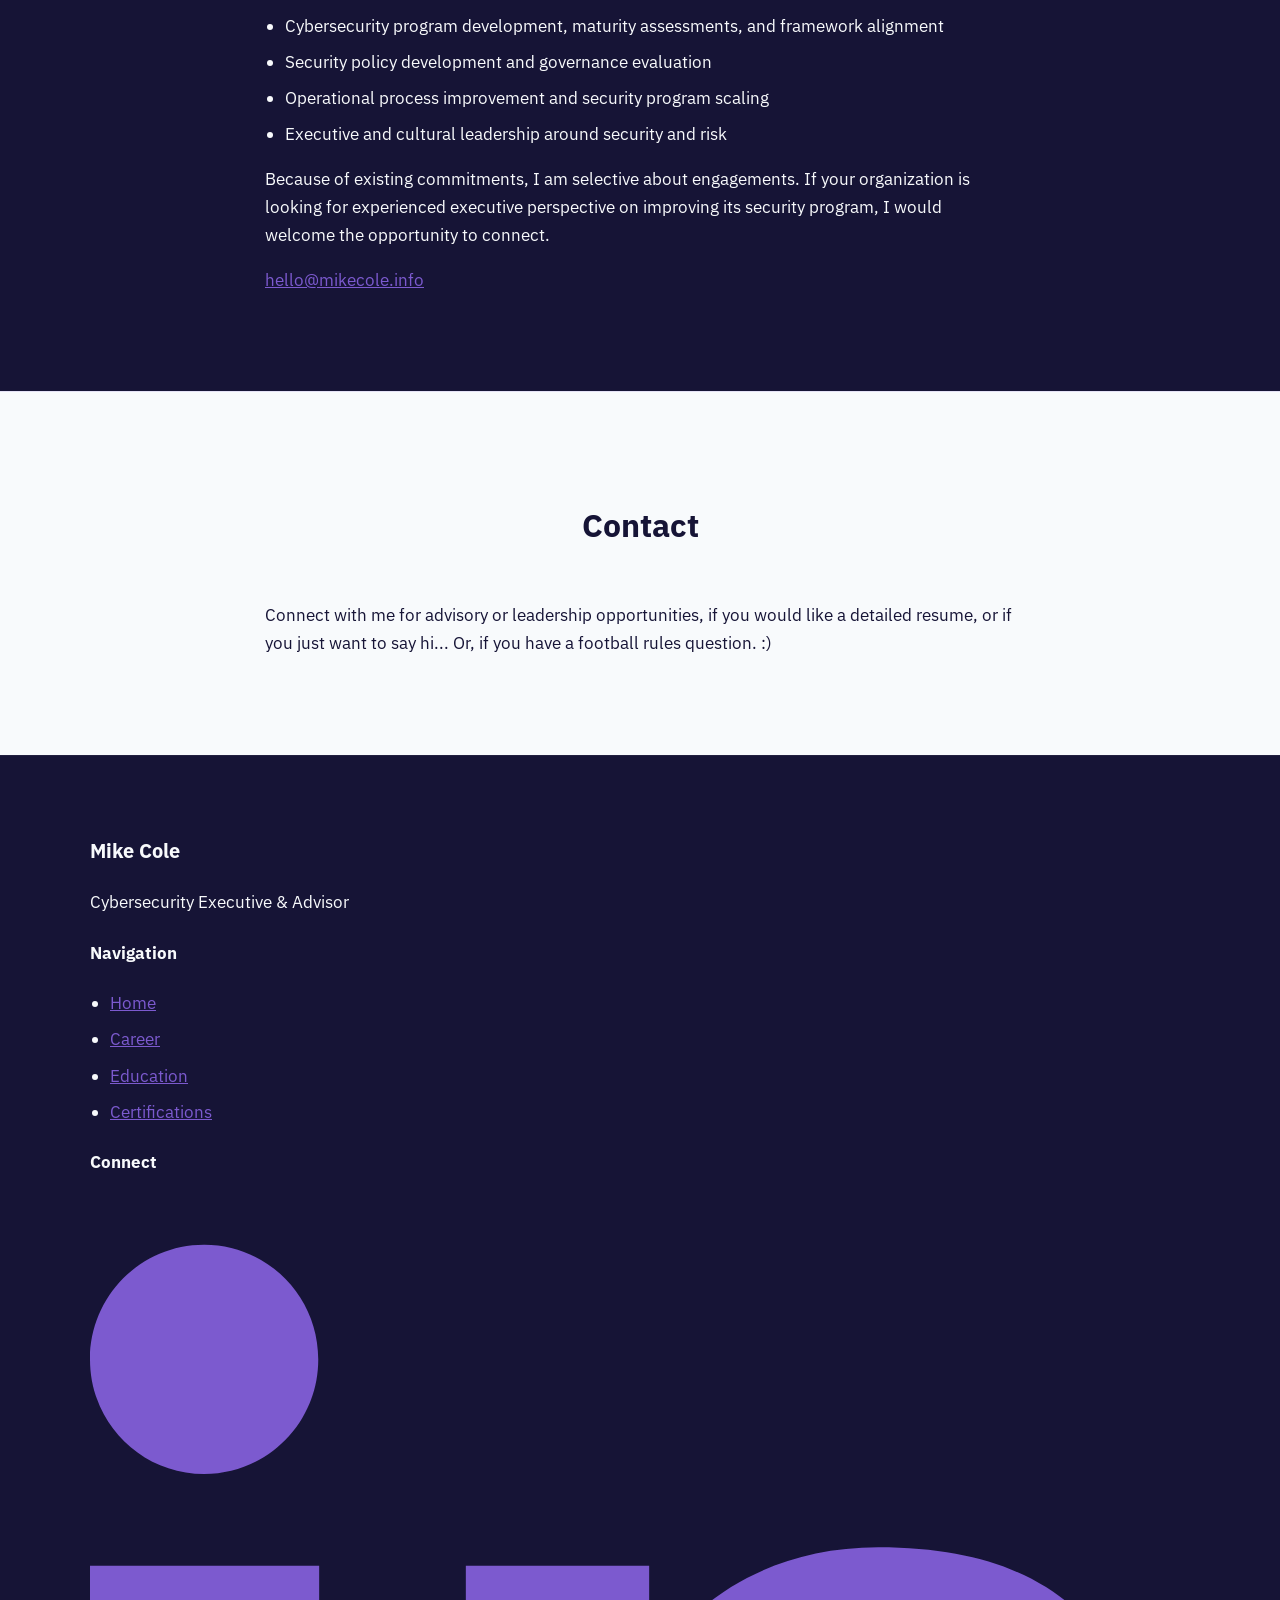
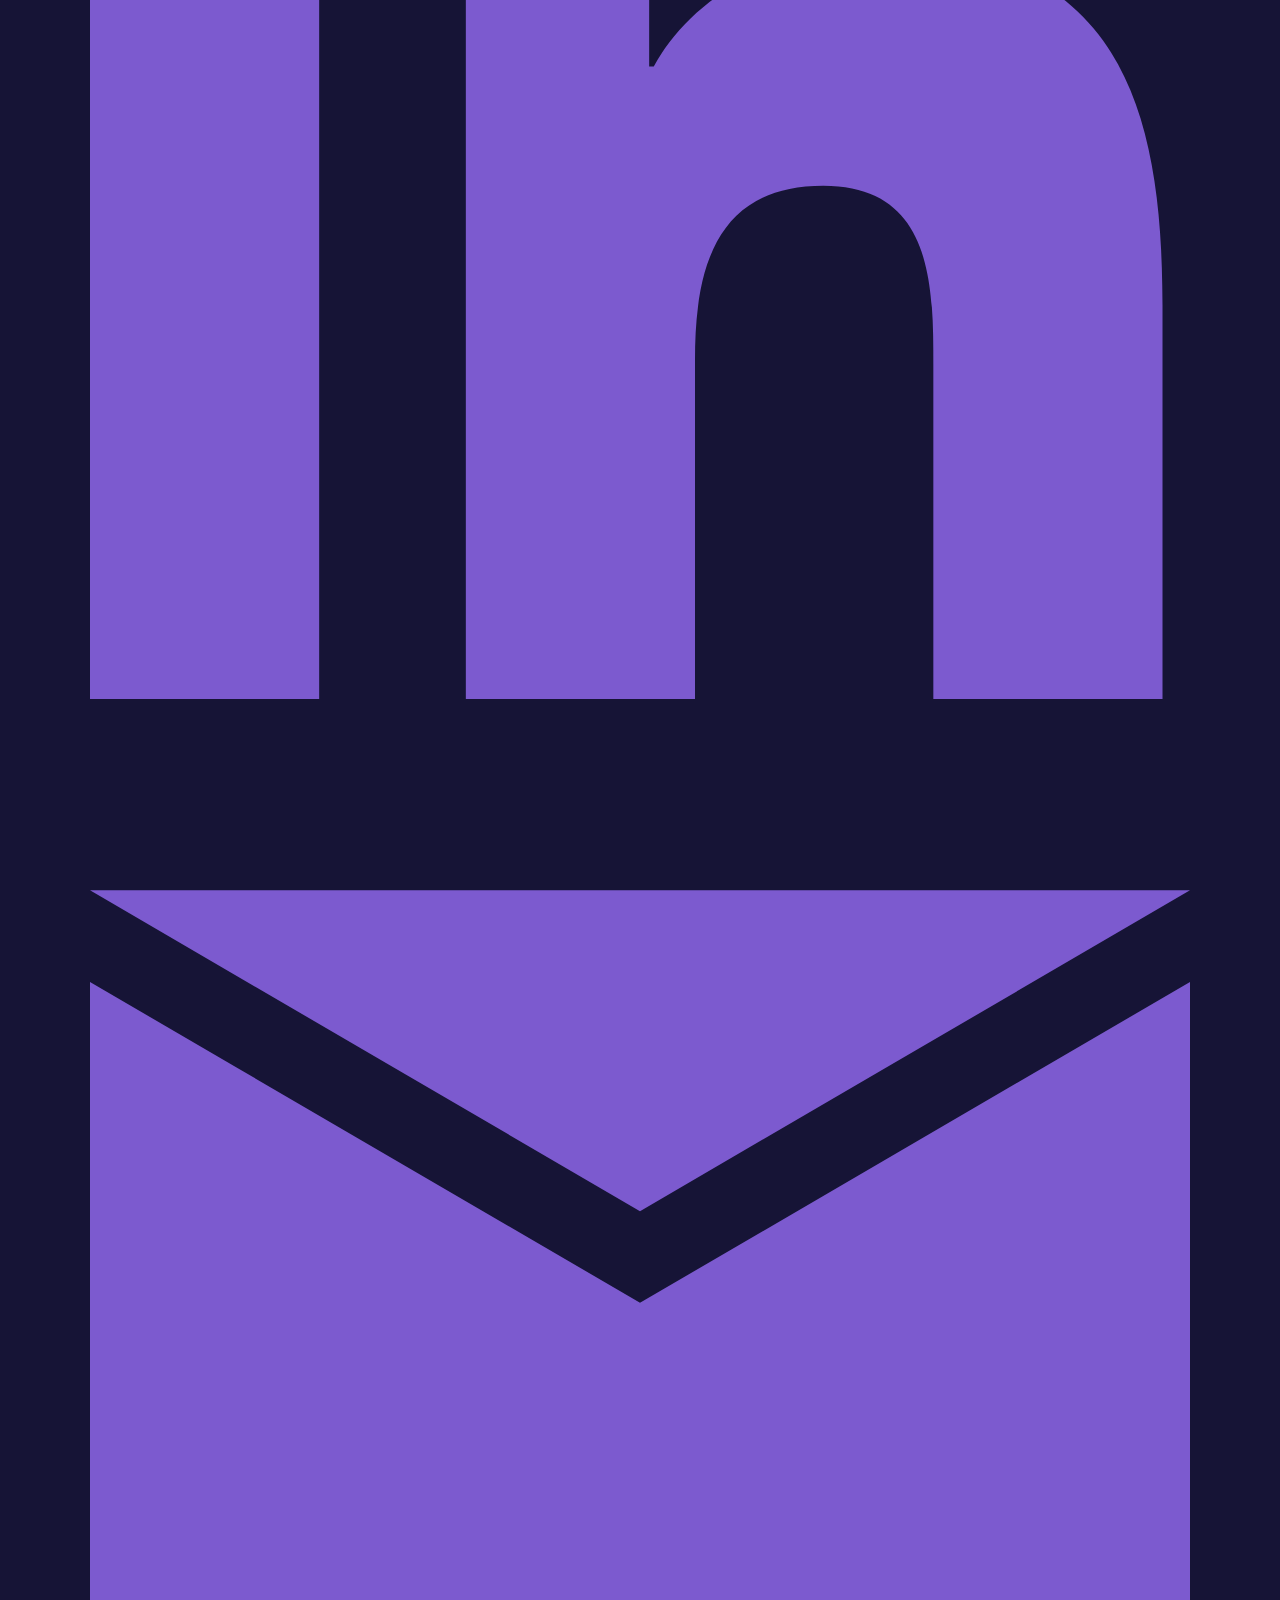
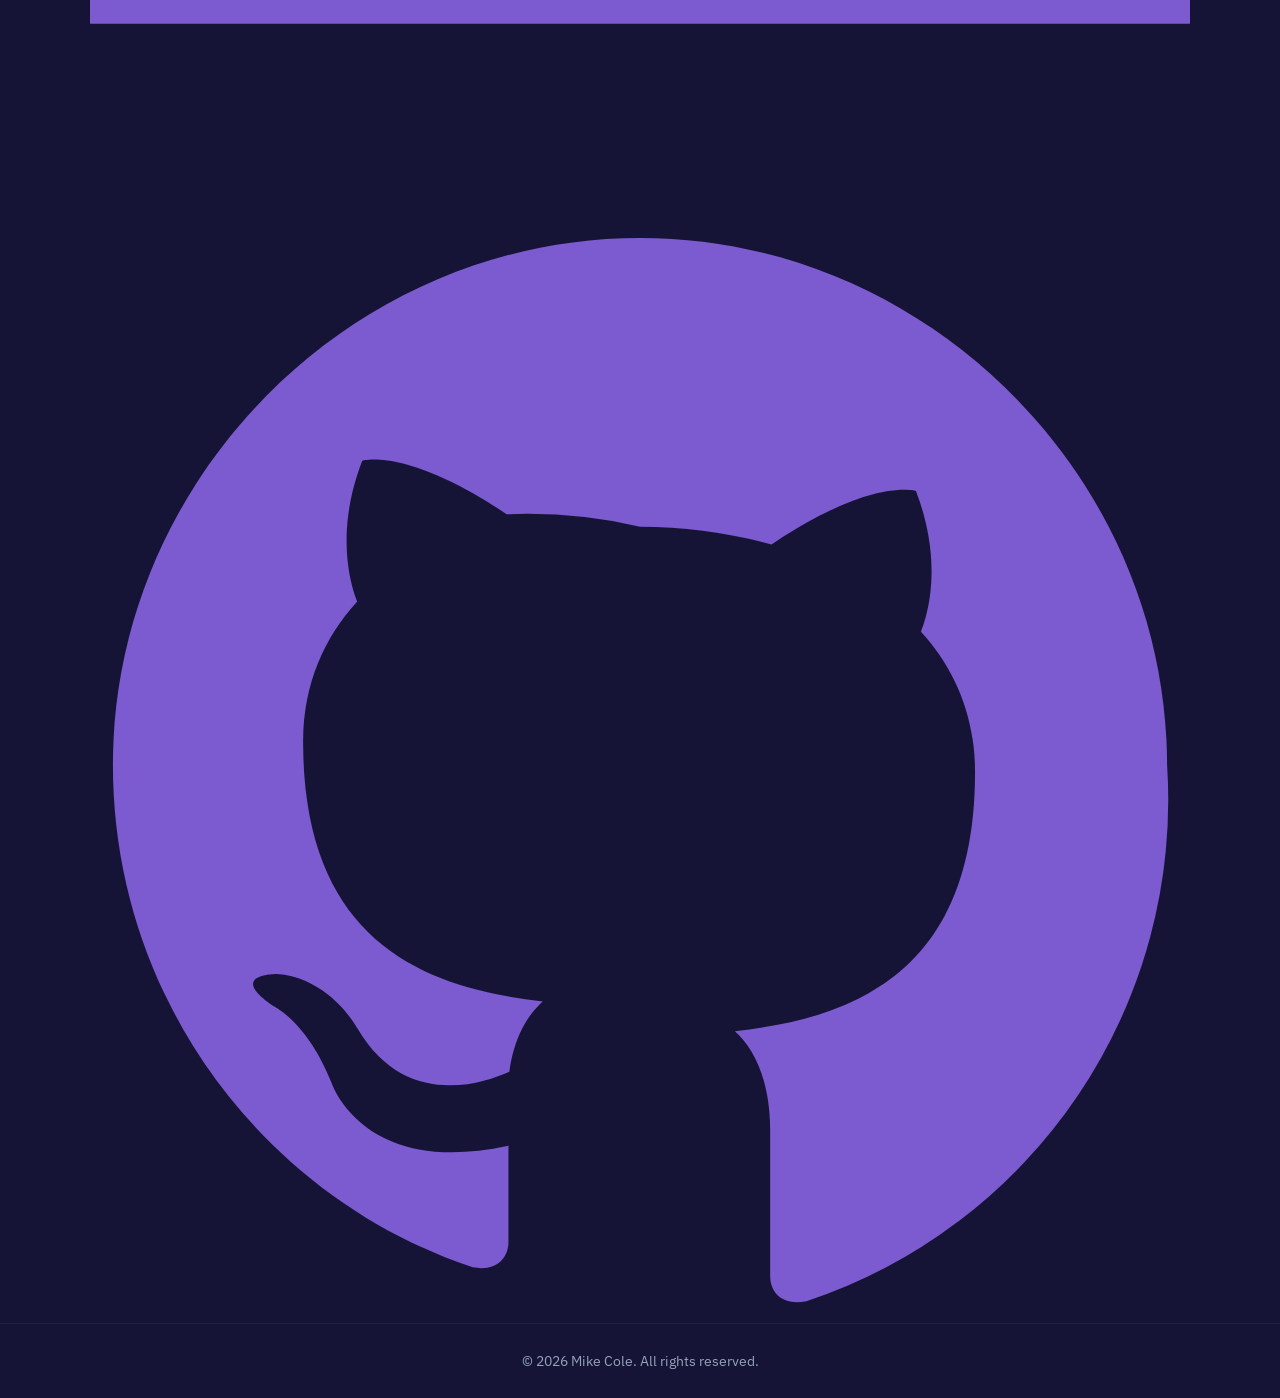
==== commit bbfb5972: "Update description of cybersecurity programs" ====
--- a/index.html
+++ b/index.html
@@ -39,7 +39,7 @@
     <div class="container narrow">
 
       <h1>Hi! I'm Mike.</h1>
-      <p>I develop and build high-performing cybersecurity programs.</p>
+      <p>I develop and build high-performing, GRC framework-centric cybersecurity programs.</p>
 
     </div>
   </section>
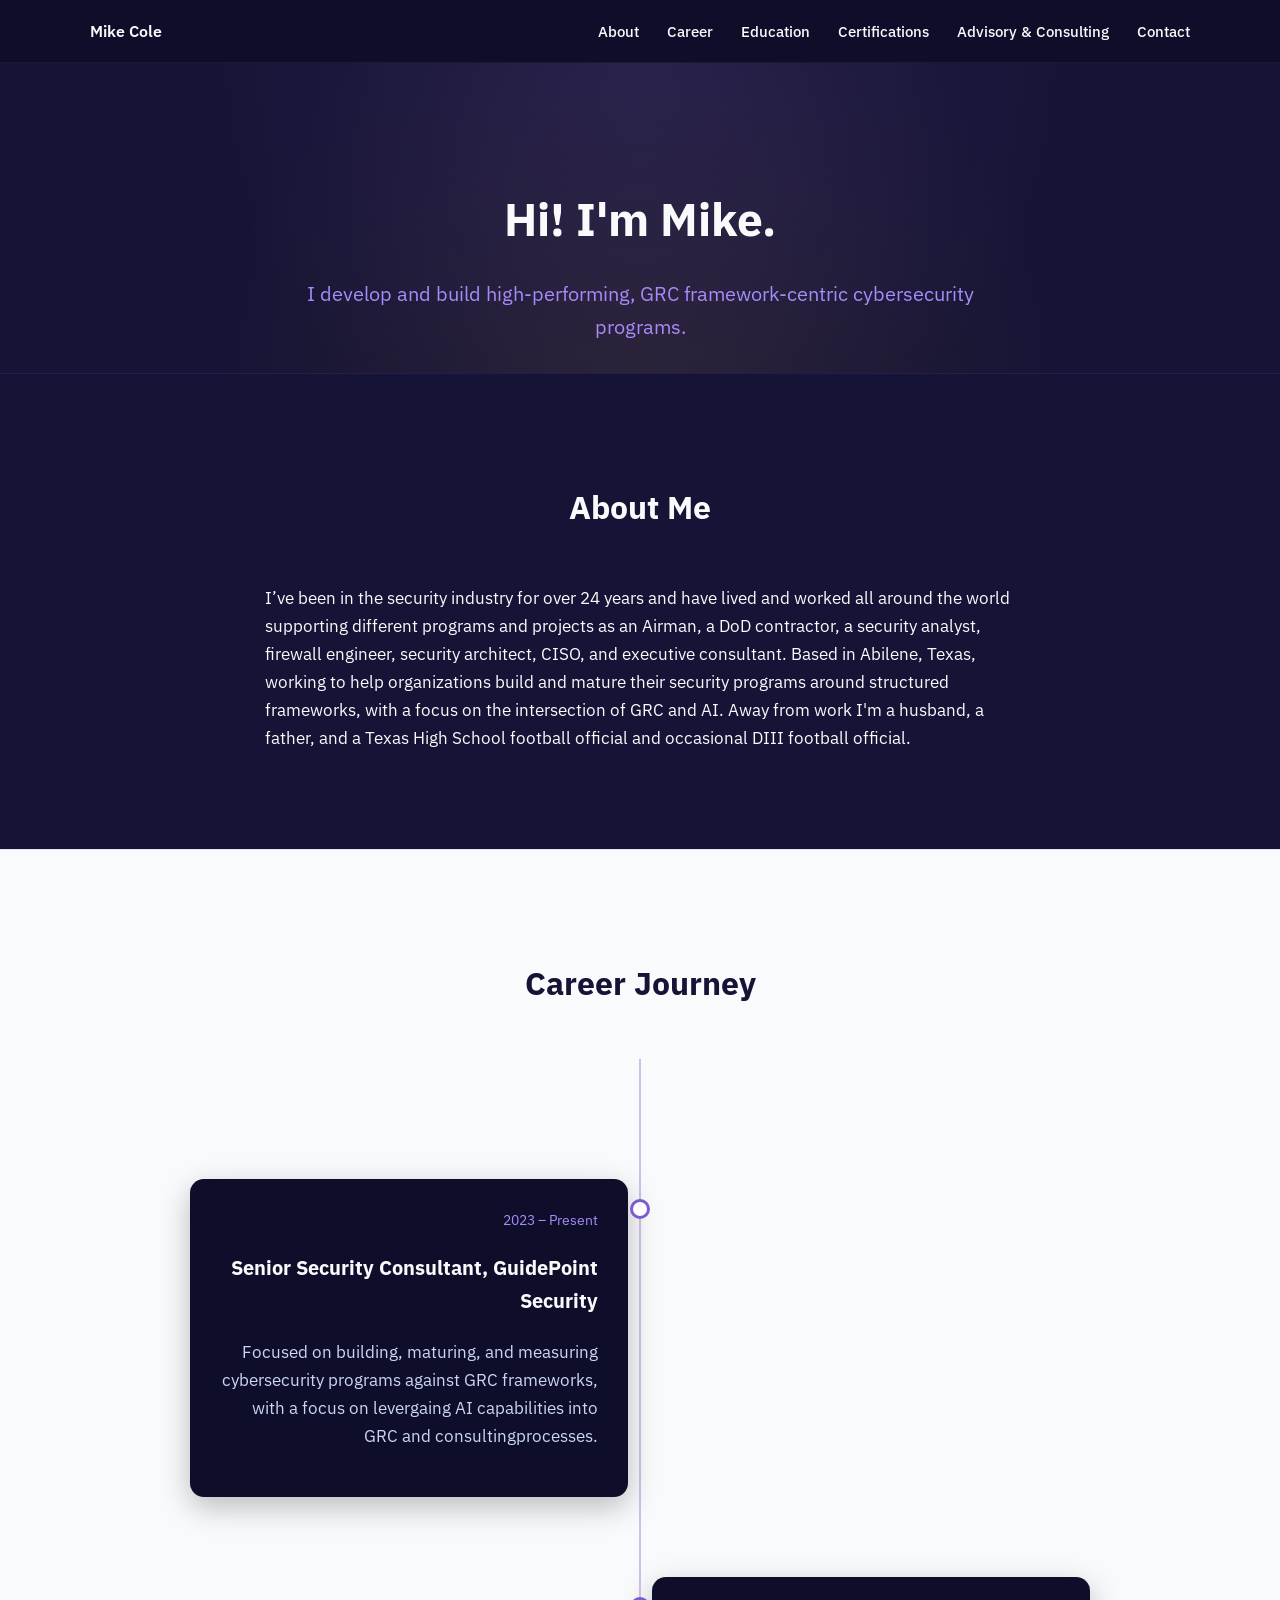
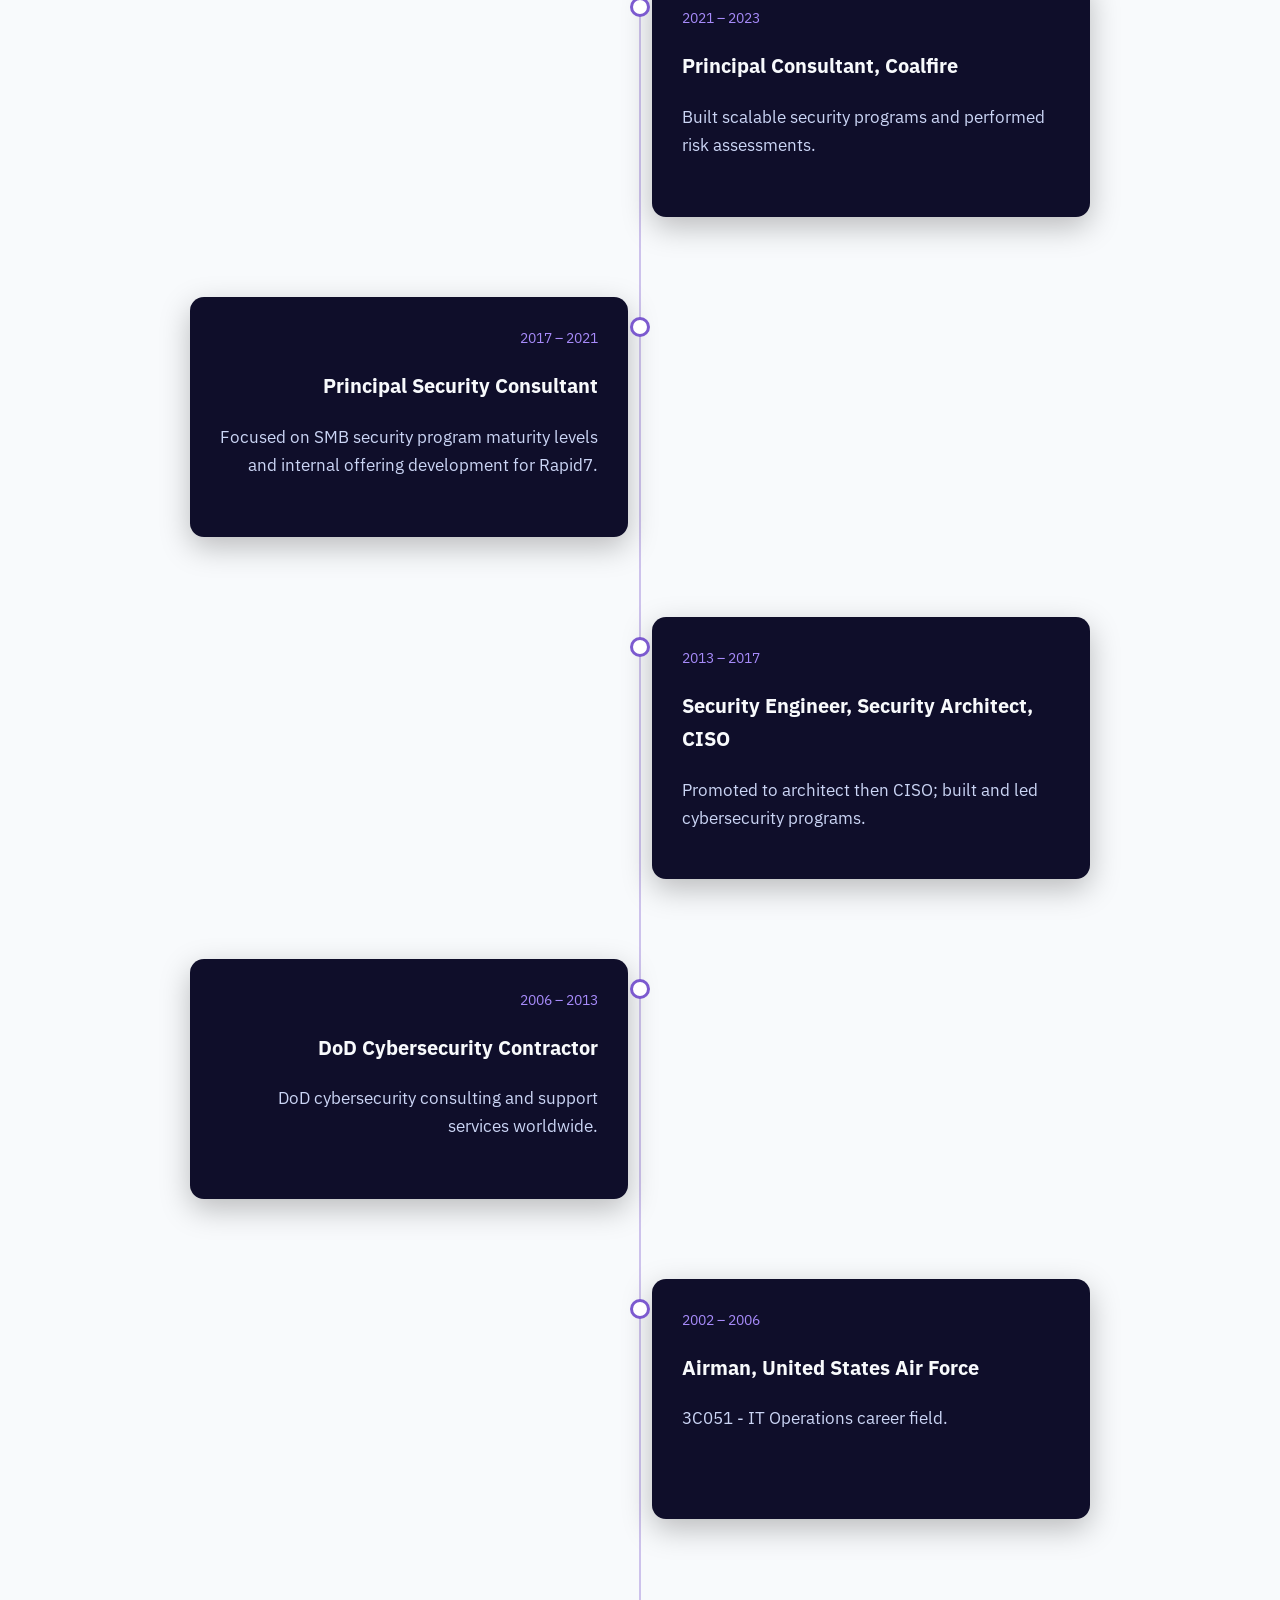
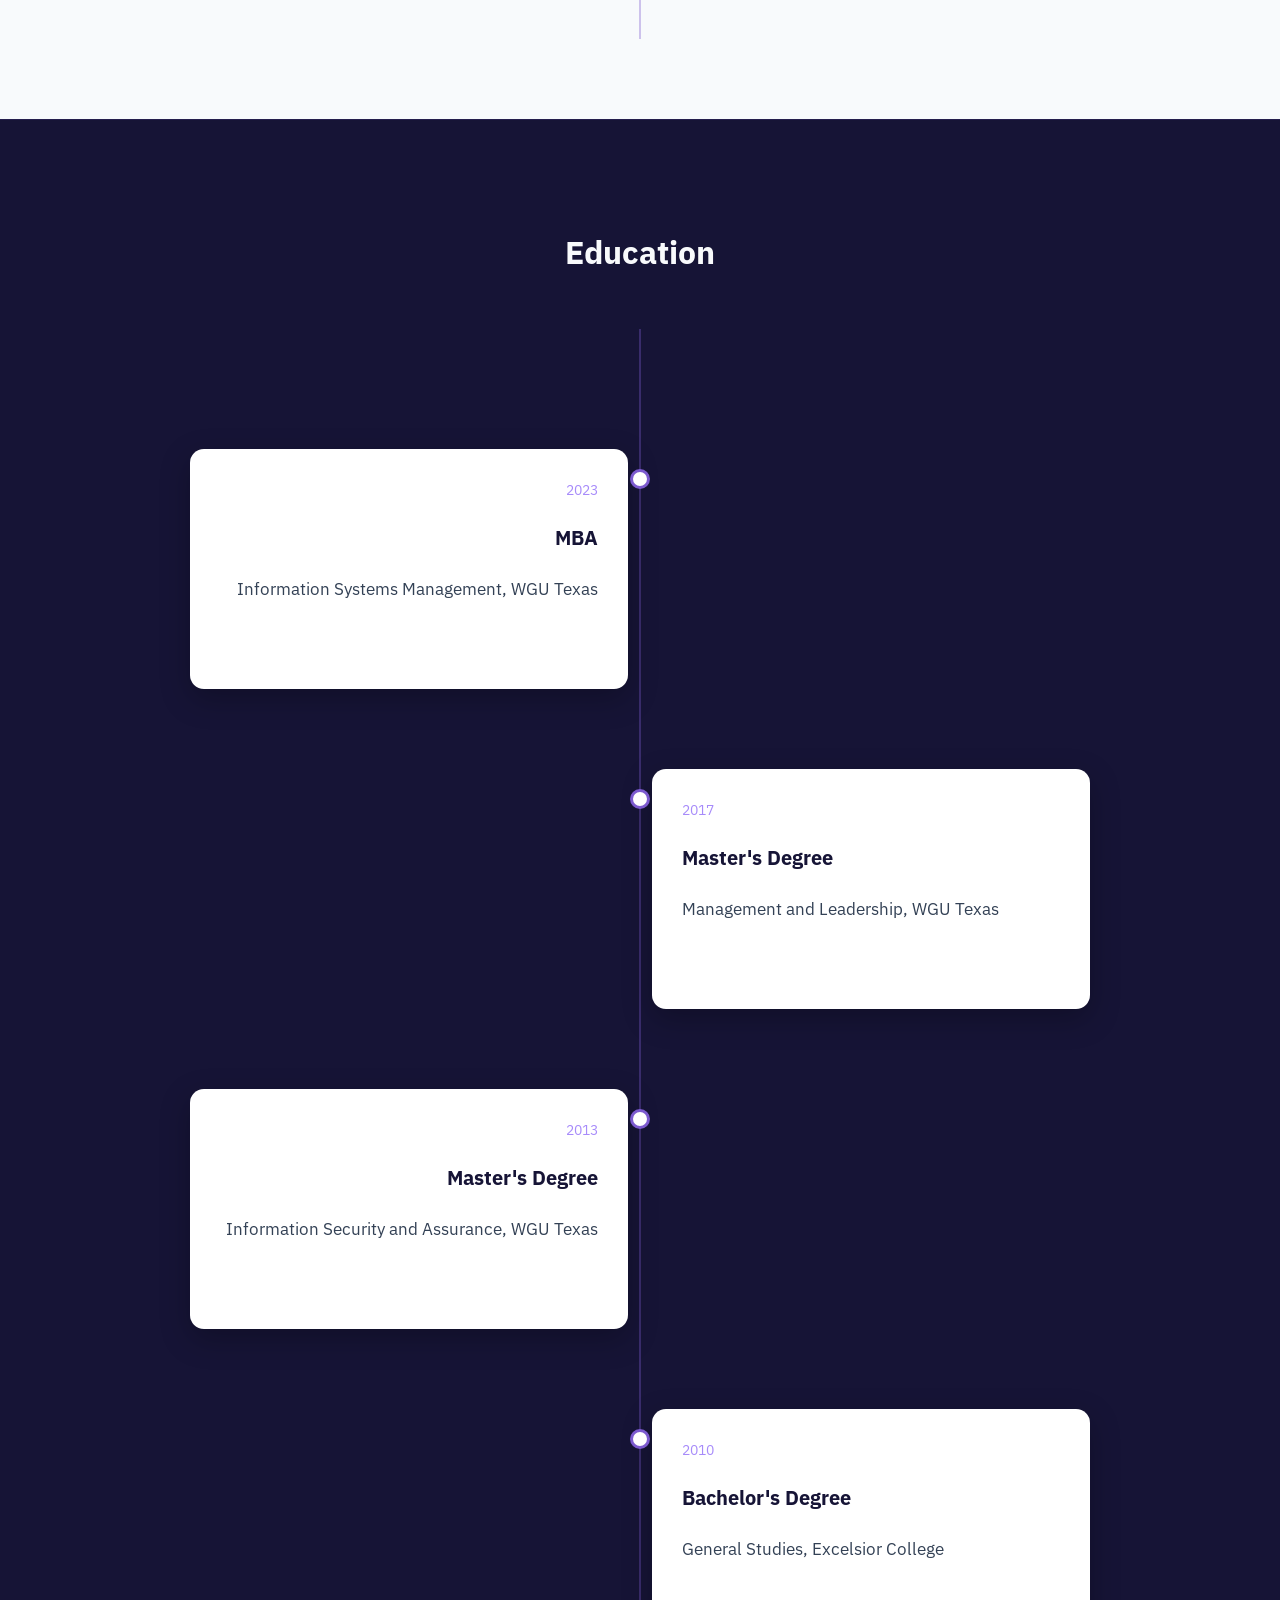
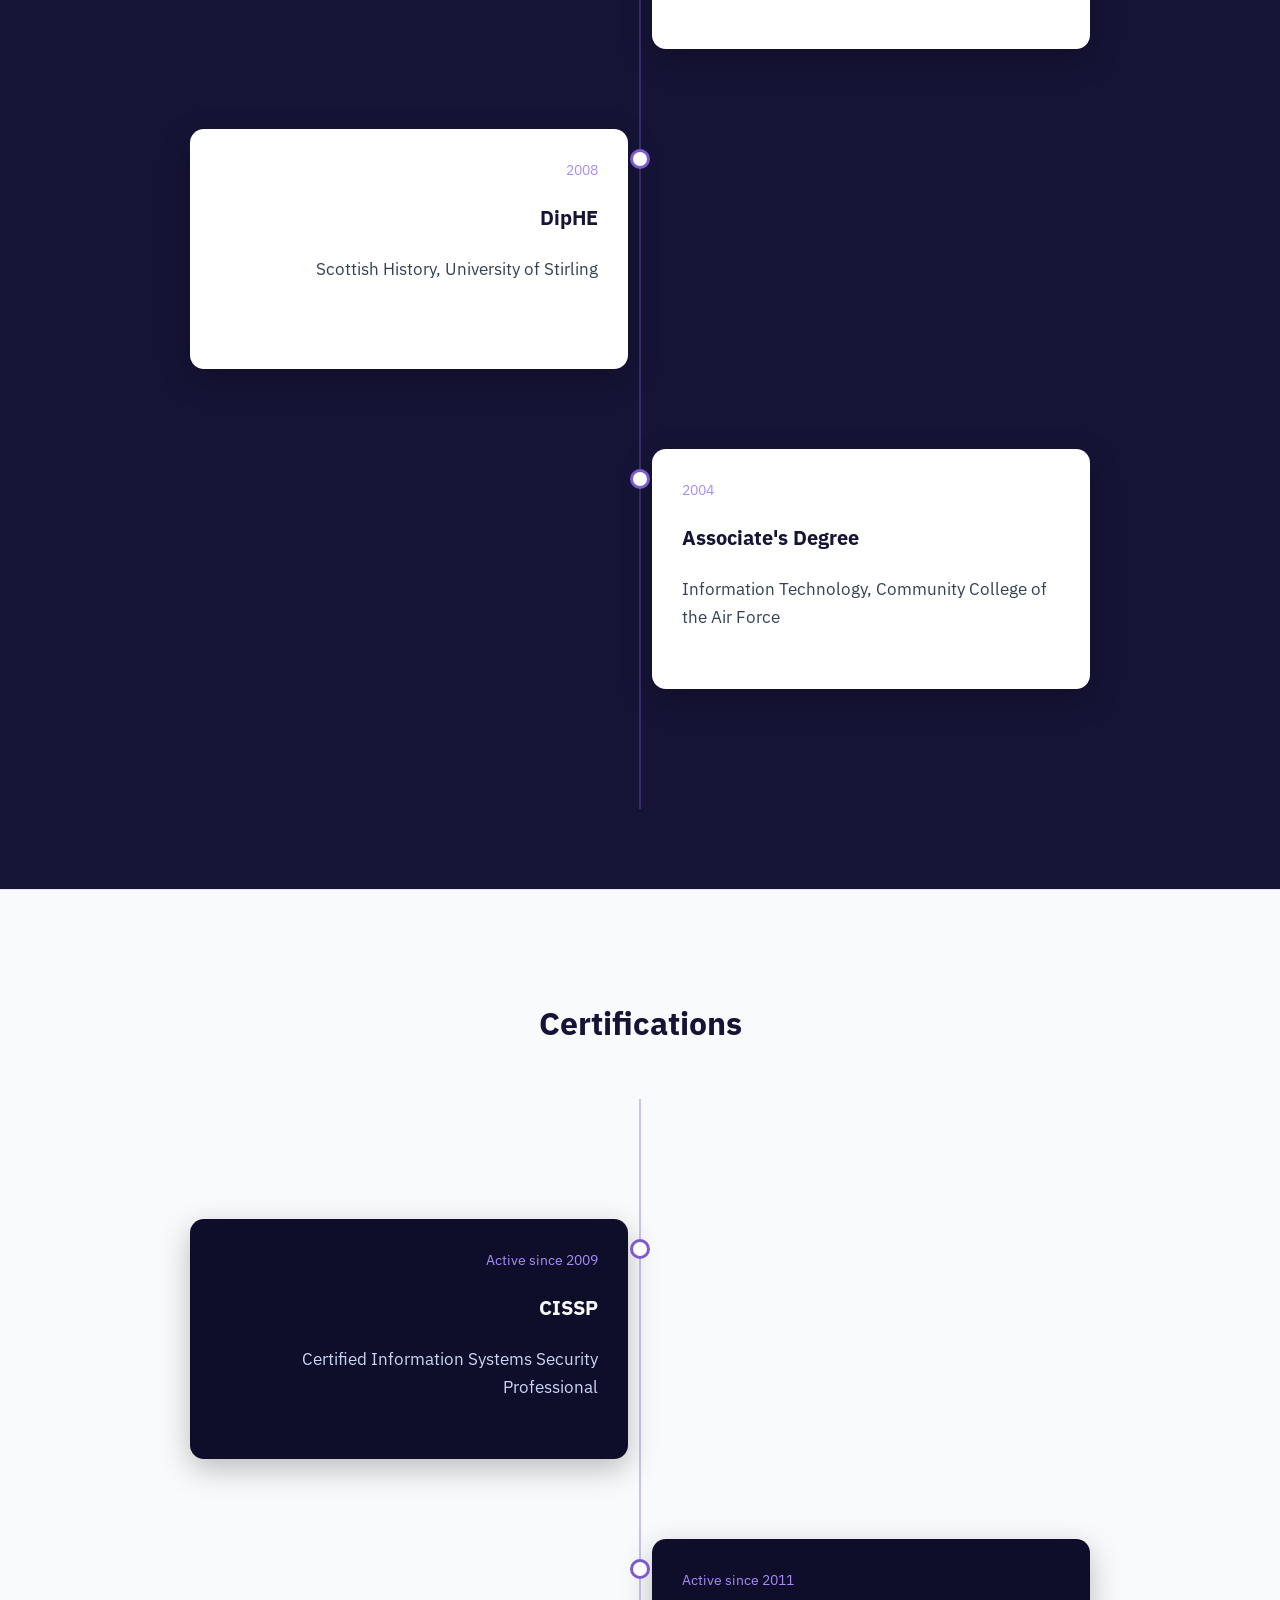
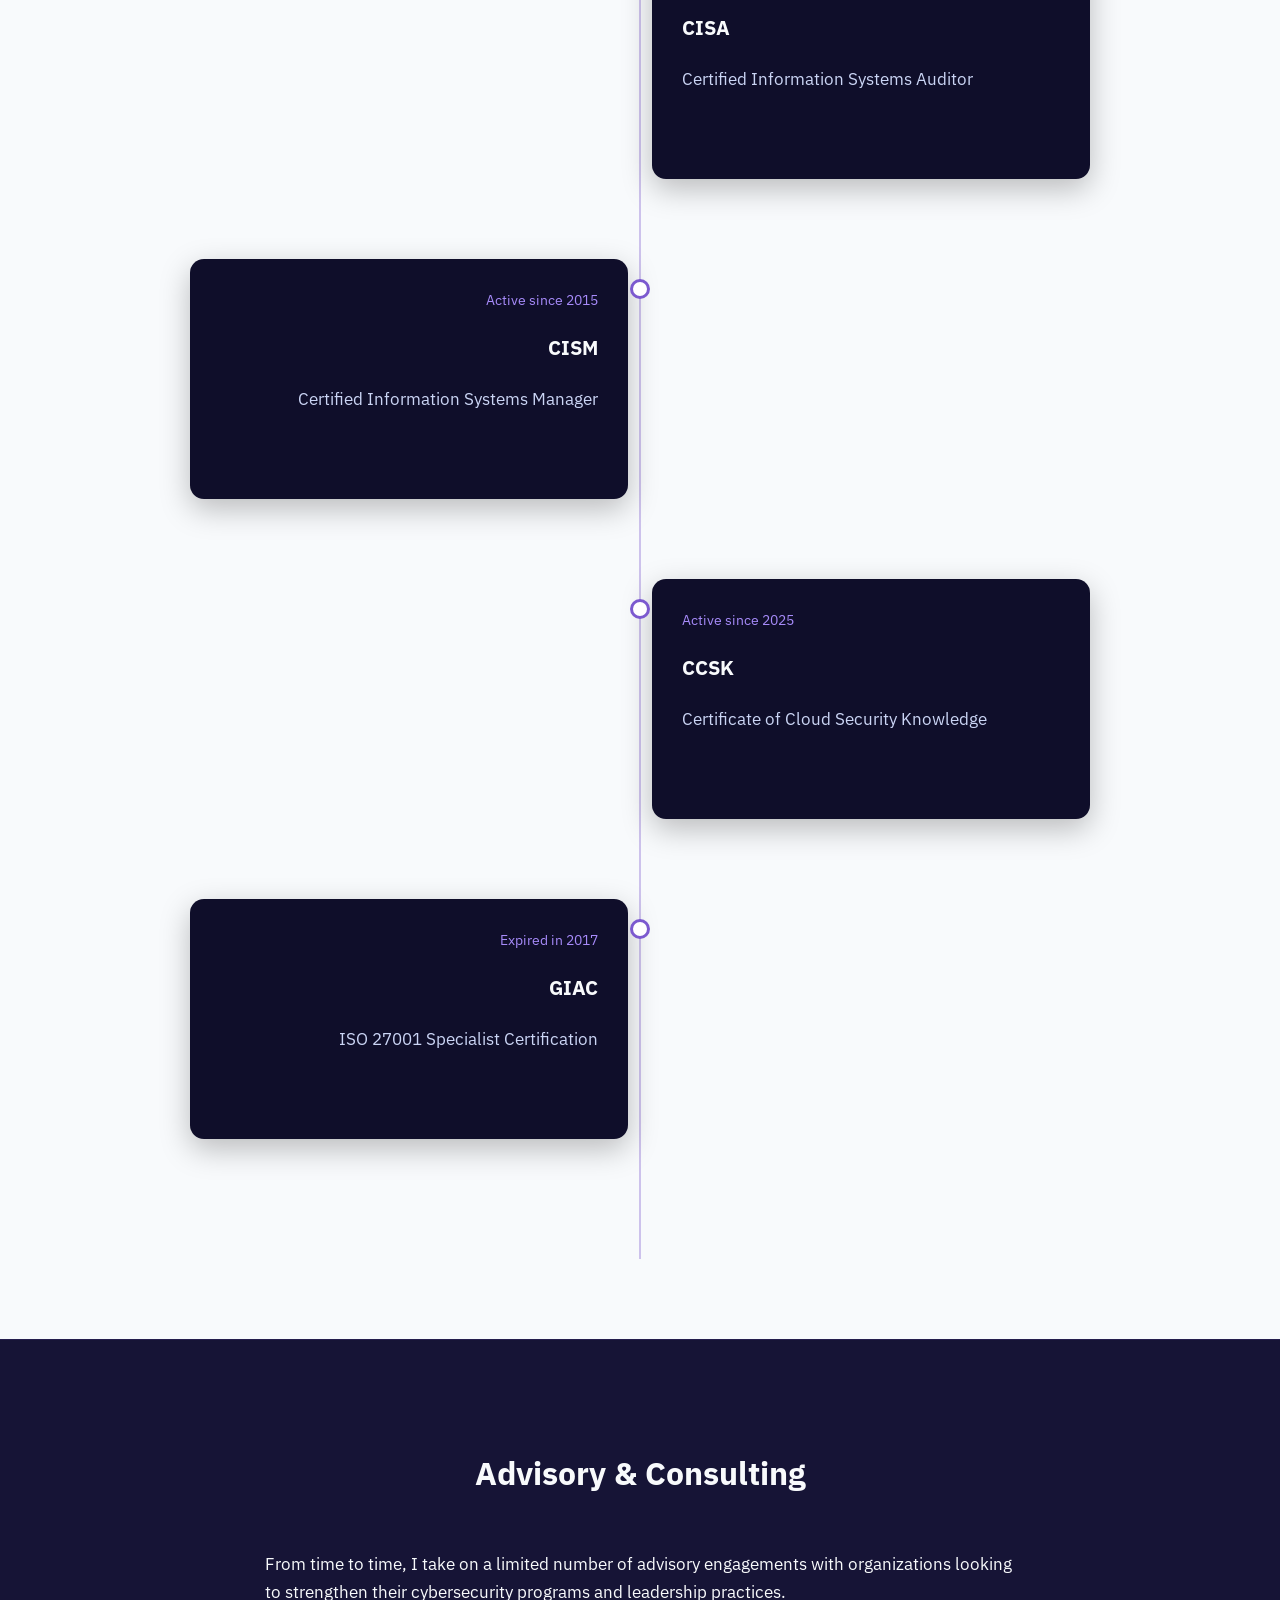
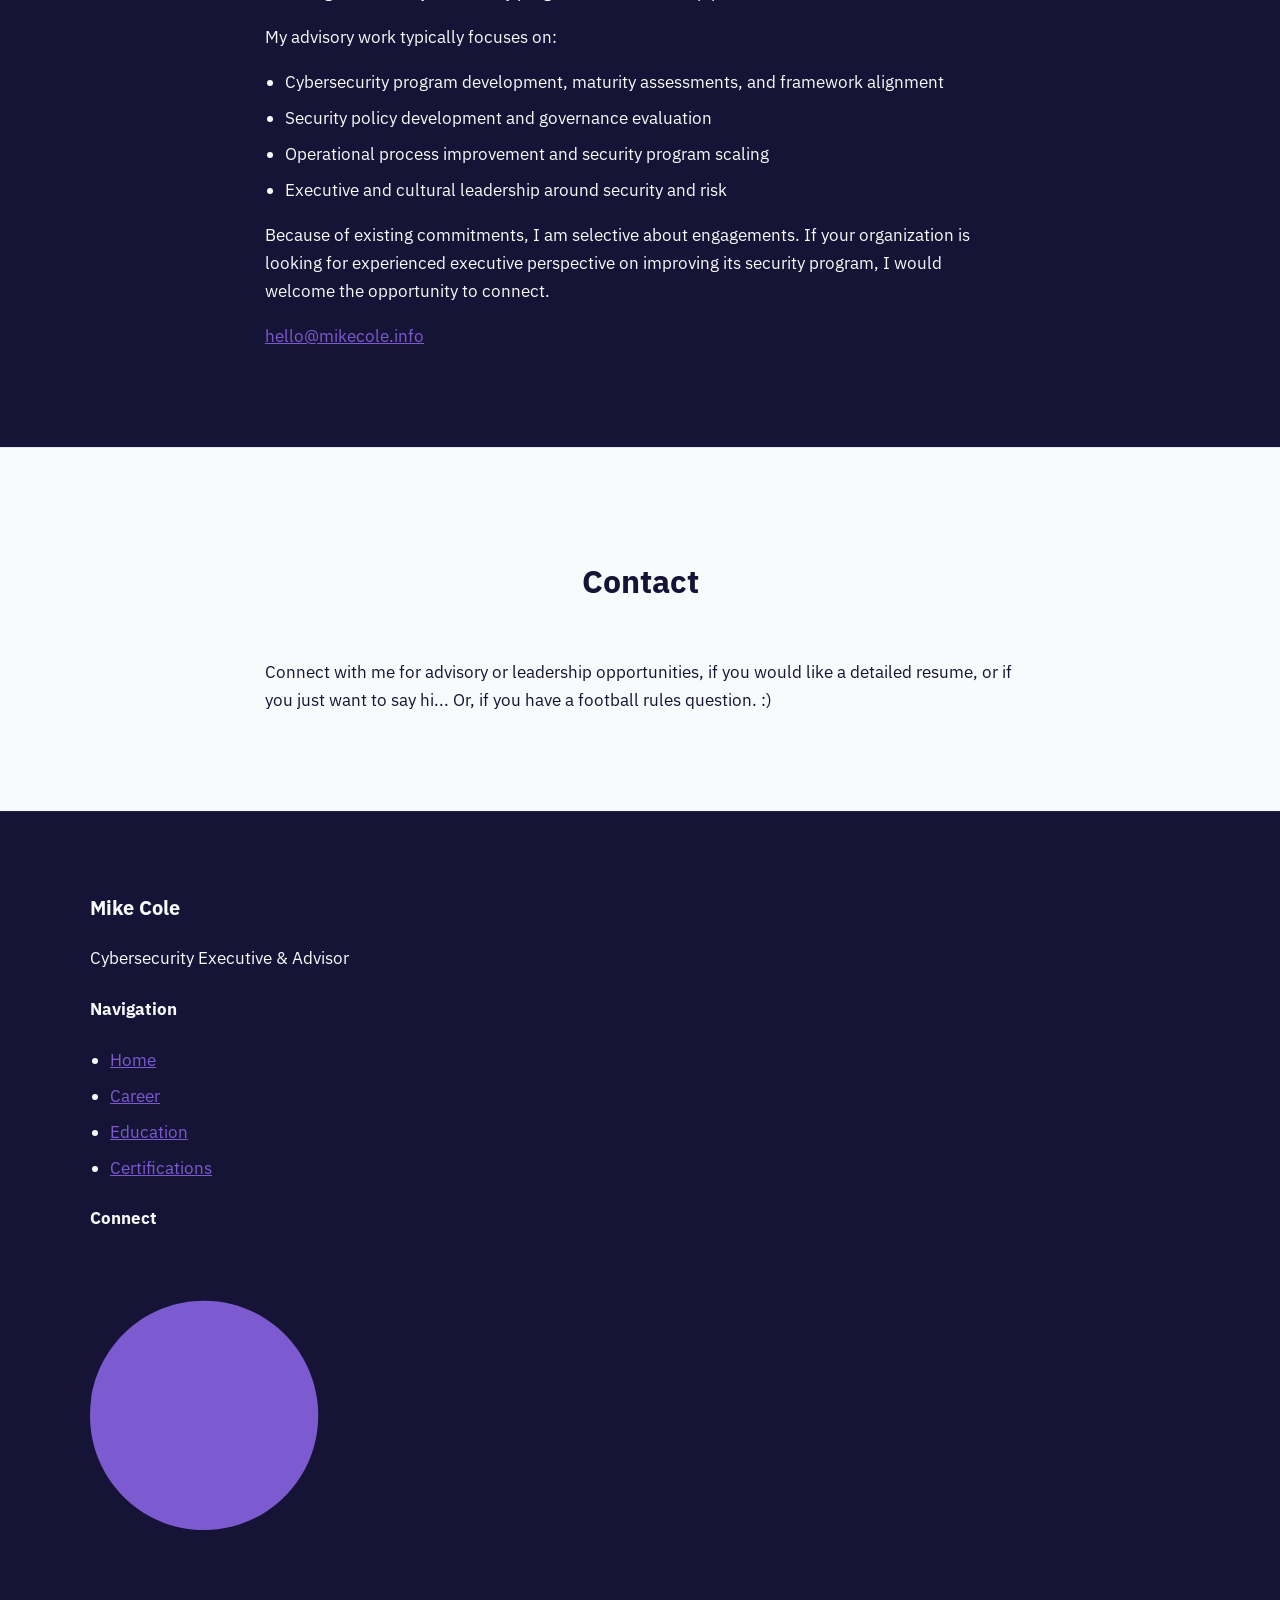
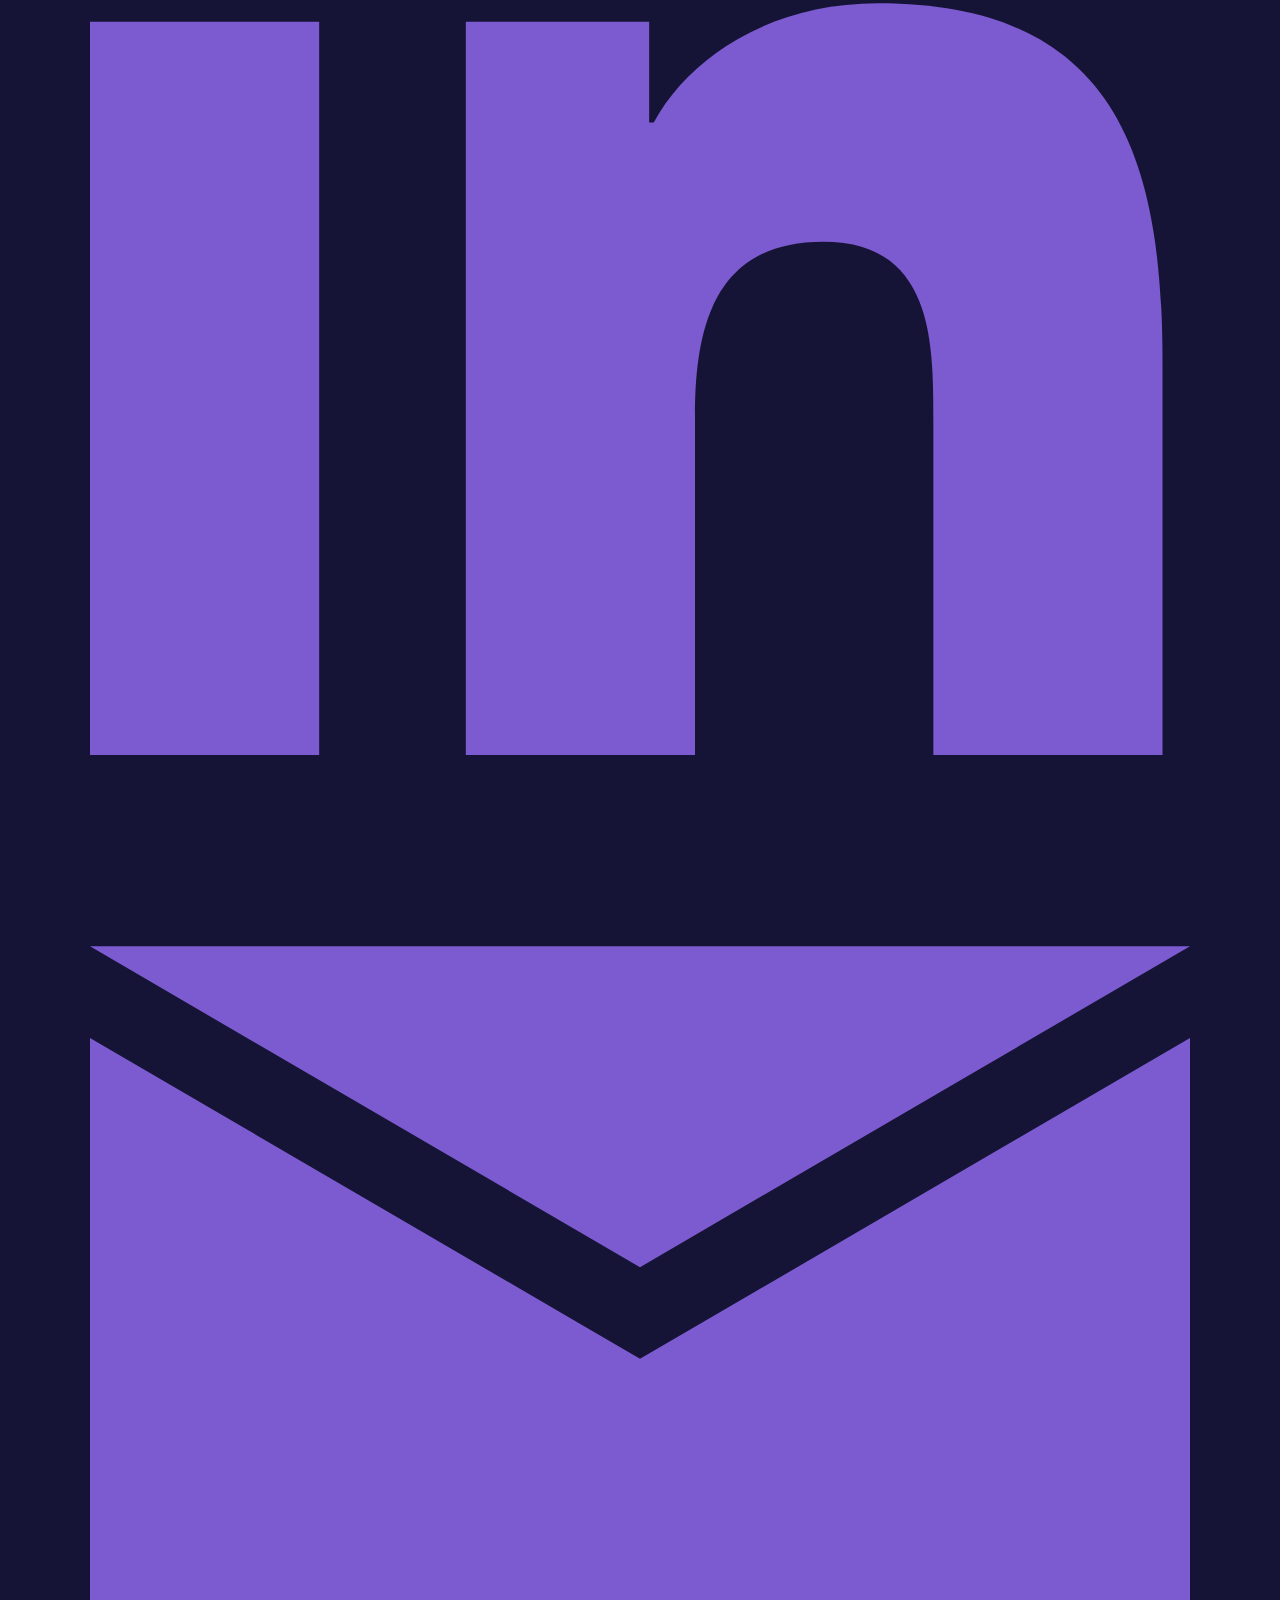
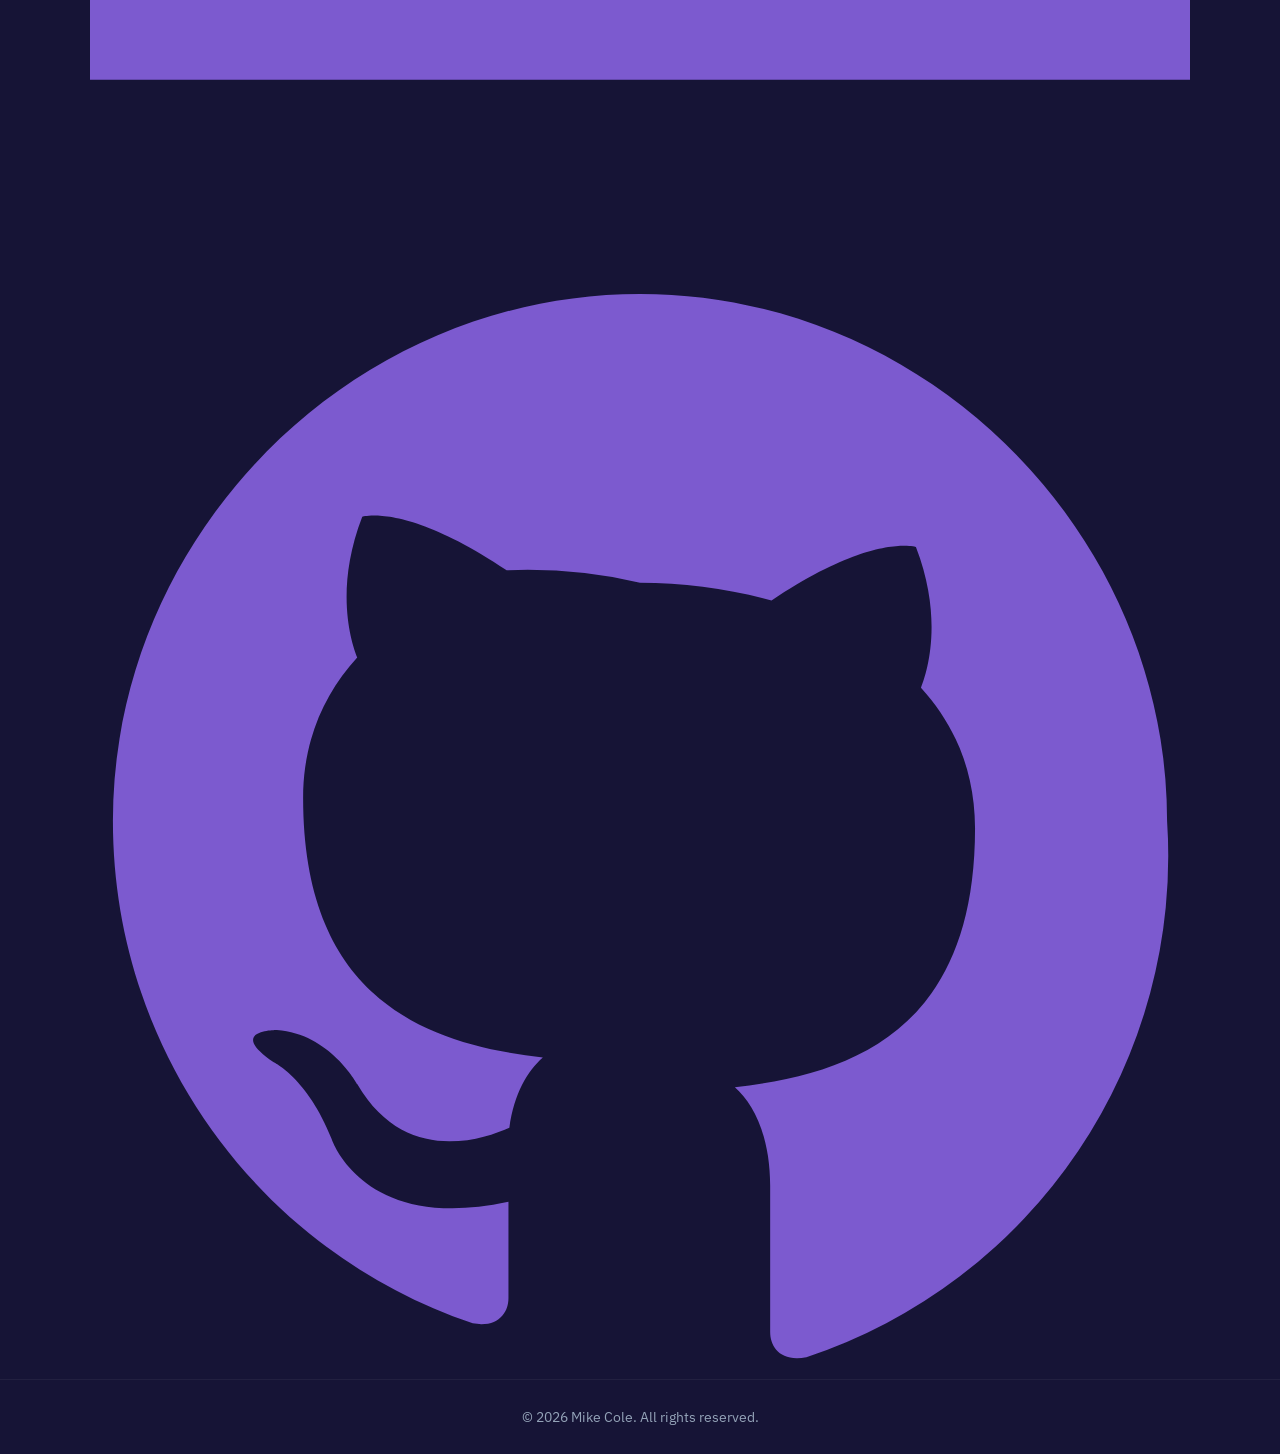
==== commit 6c68529f: "Enhance job description for Senior Security Consultant Expanded the description of the Senior Securi" ====
--- a/index.html
+++ b/index.html
@@ -78,7 +78,7 @@
           <div class="timeline-card left">
             <span class="date">2023 – Present</span>
             <h3>Senior Security Consultant, GuidePoint Security</h3>
-            <p>Focused on building, maturing, and measuring cybersecurity programs.</p>
+            <p>Focused on building, maturing, and measuring cybersecurity programs against GRC frameworks, with a focus on levergaing AI capabilities into GRC and consultingprocesses.</p>
           </div>
           <div></div>
           <div></div>
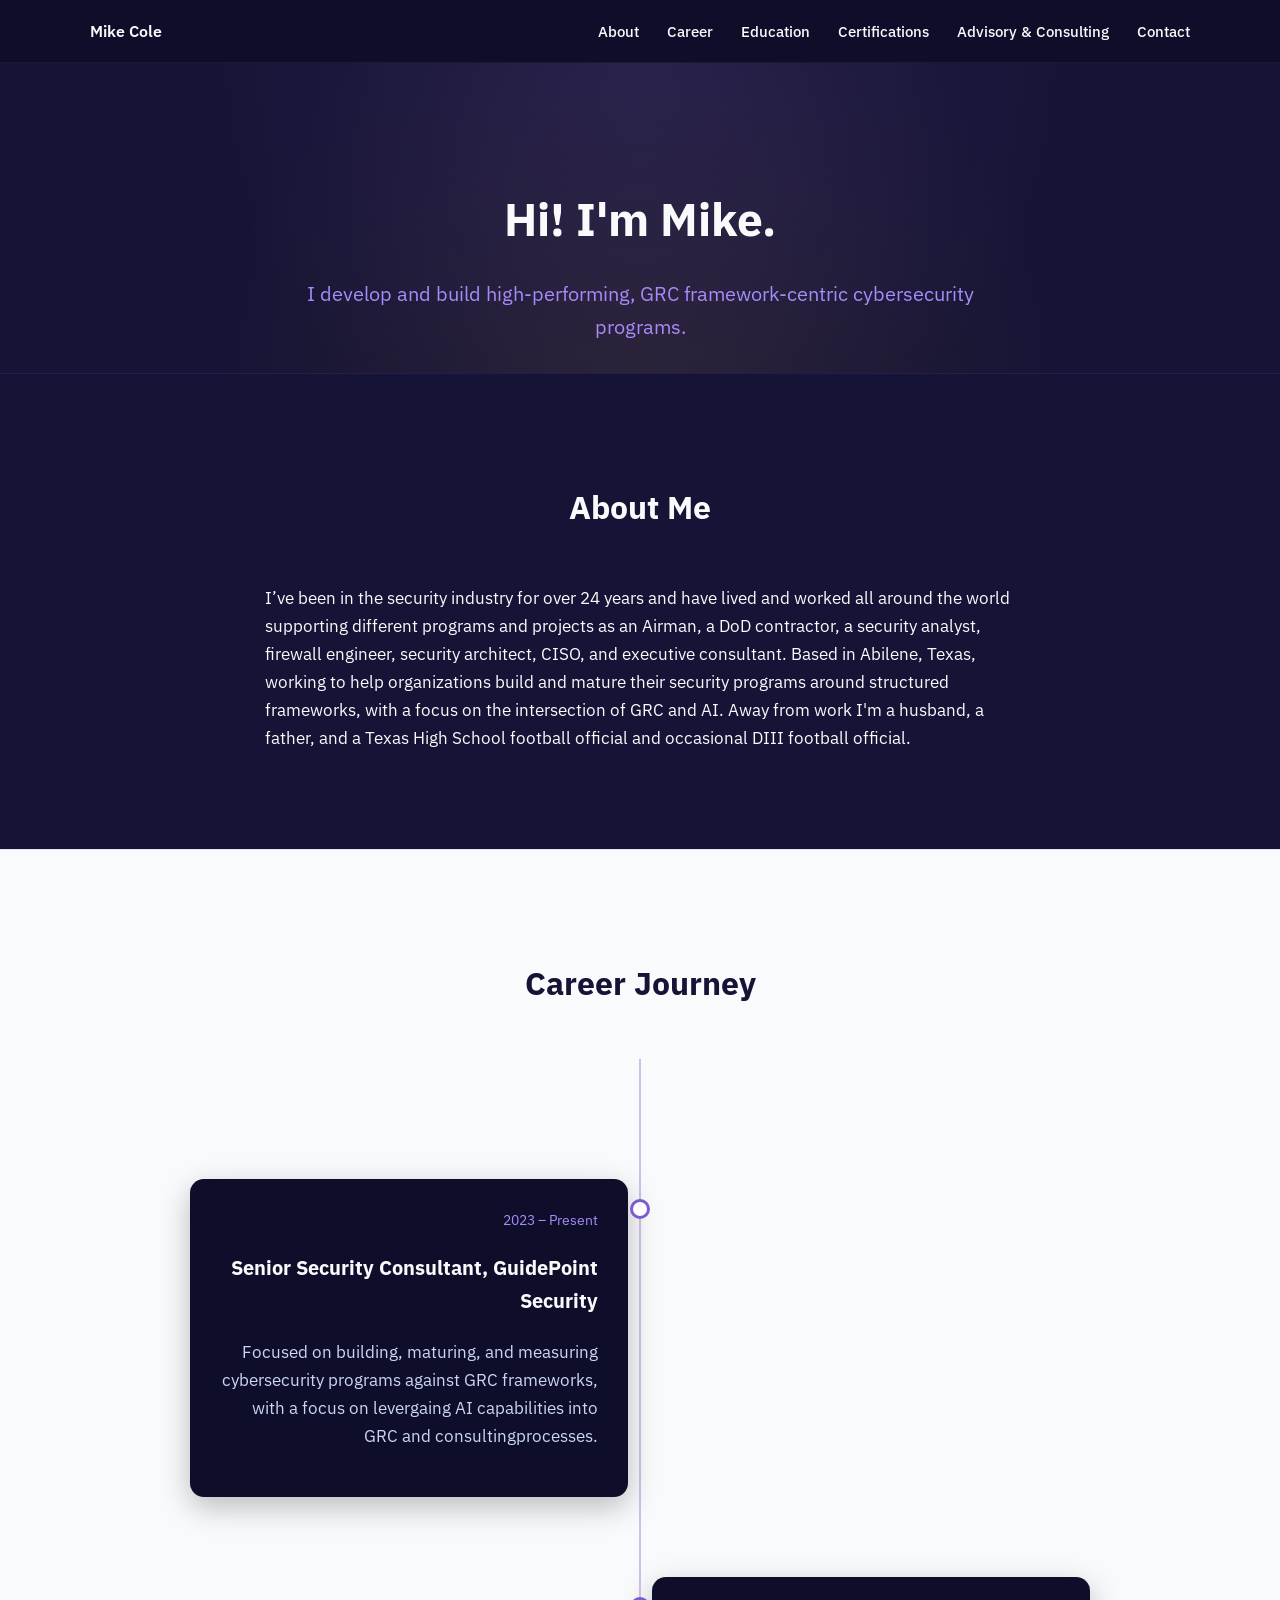
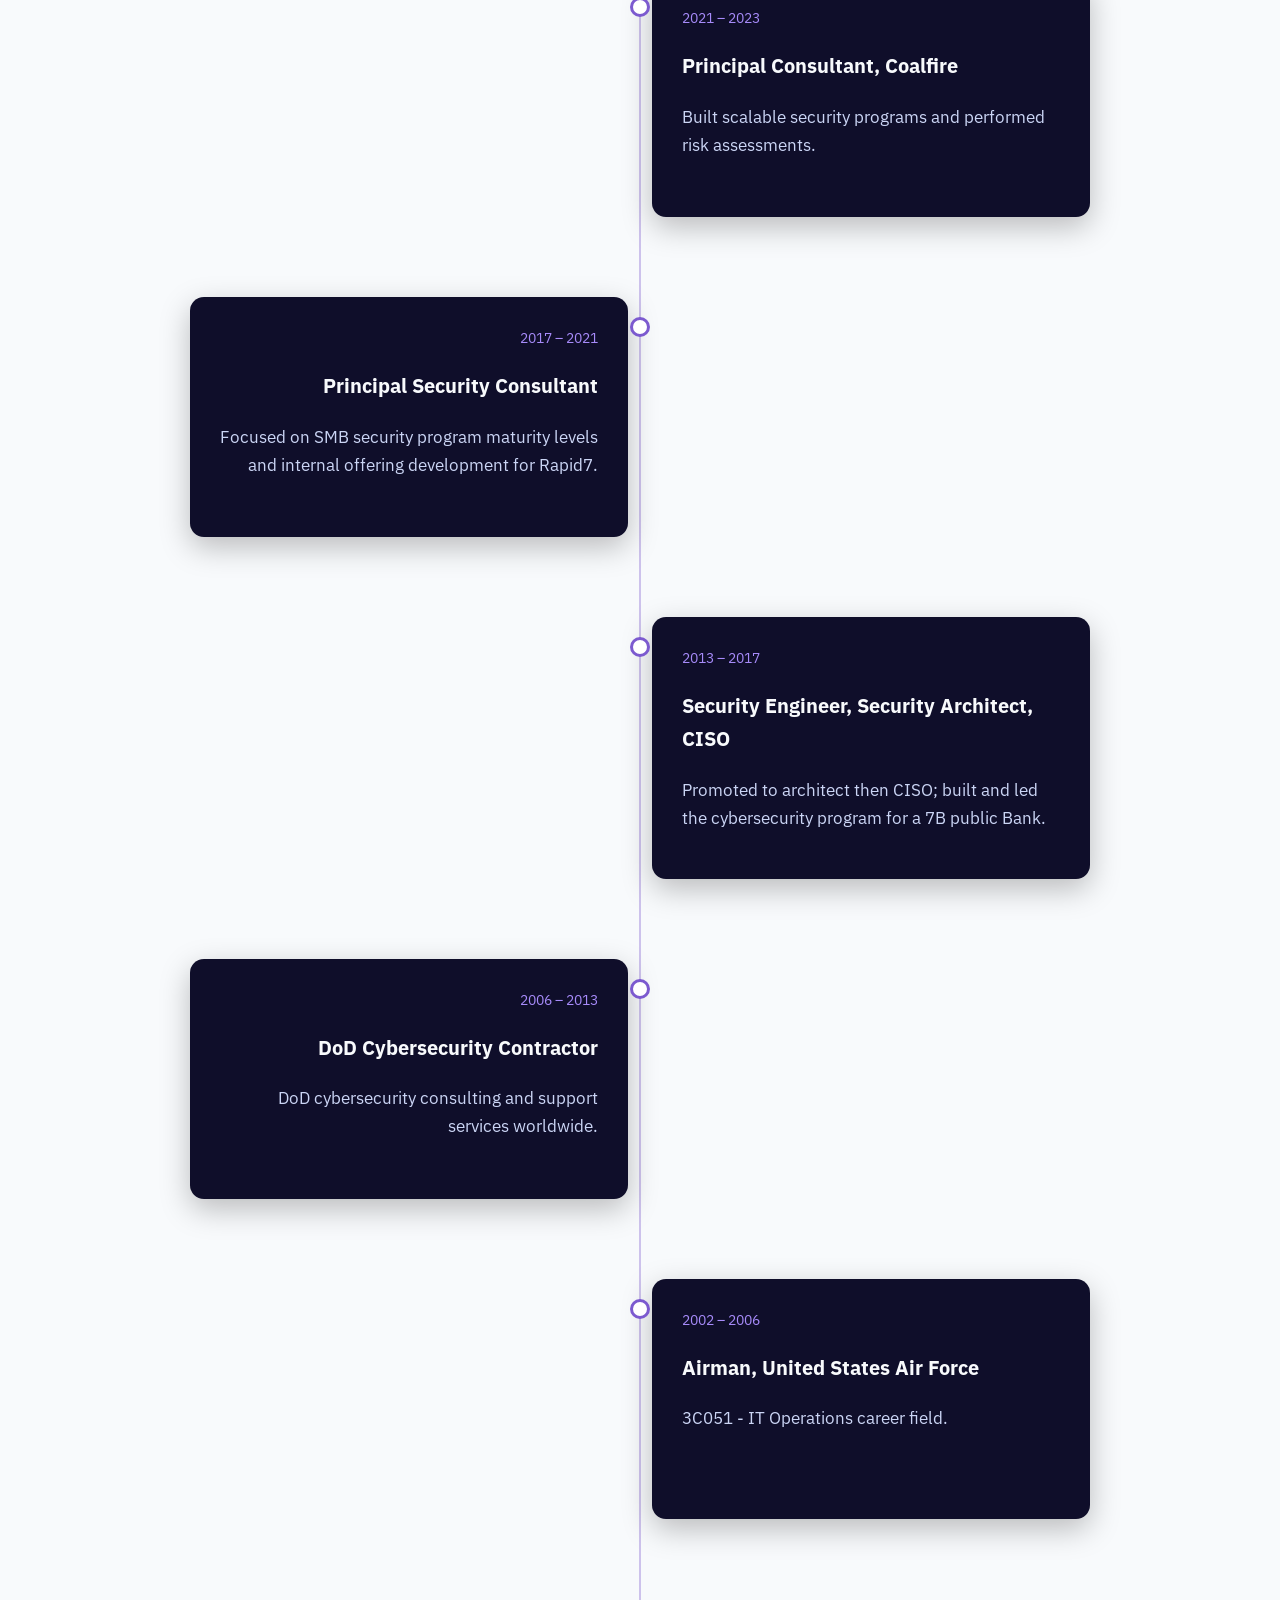
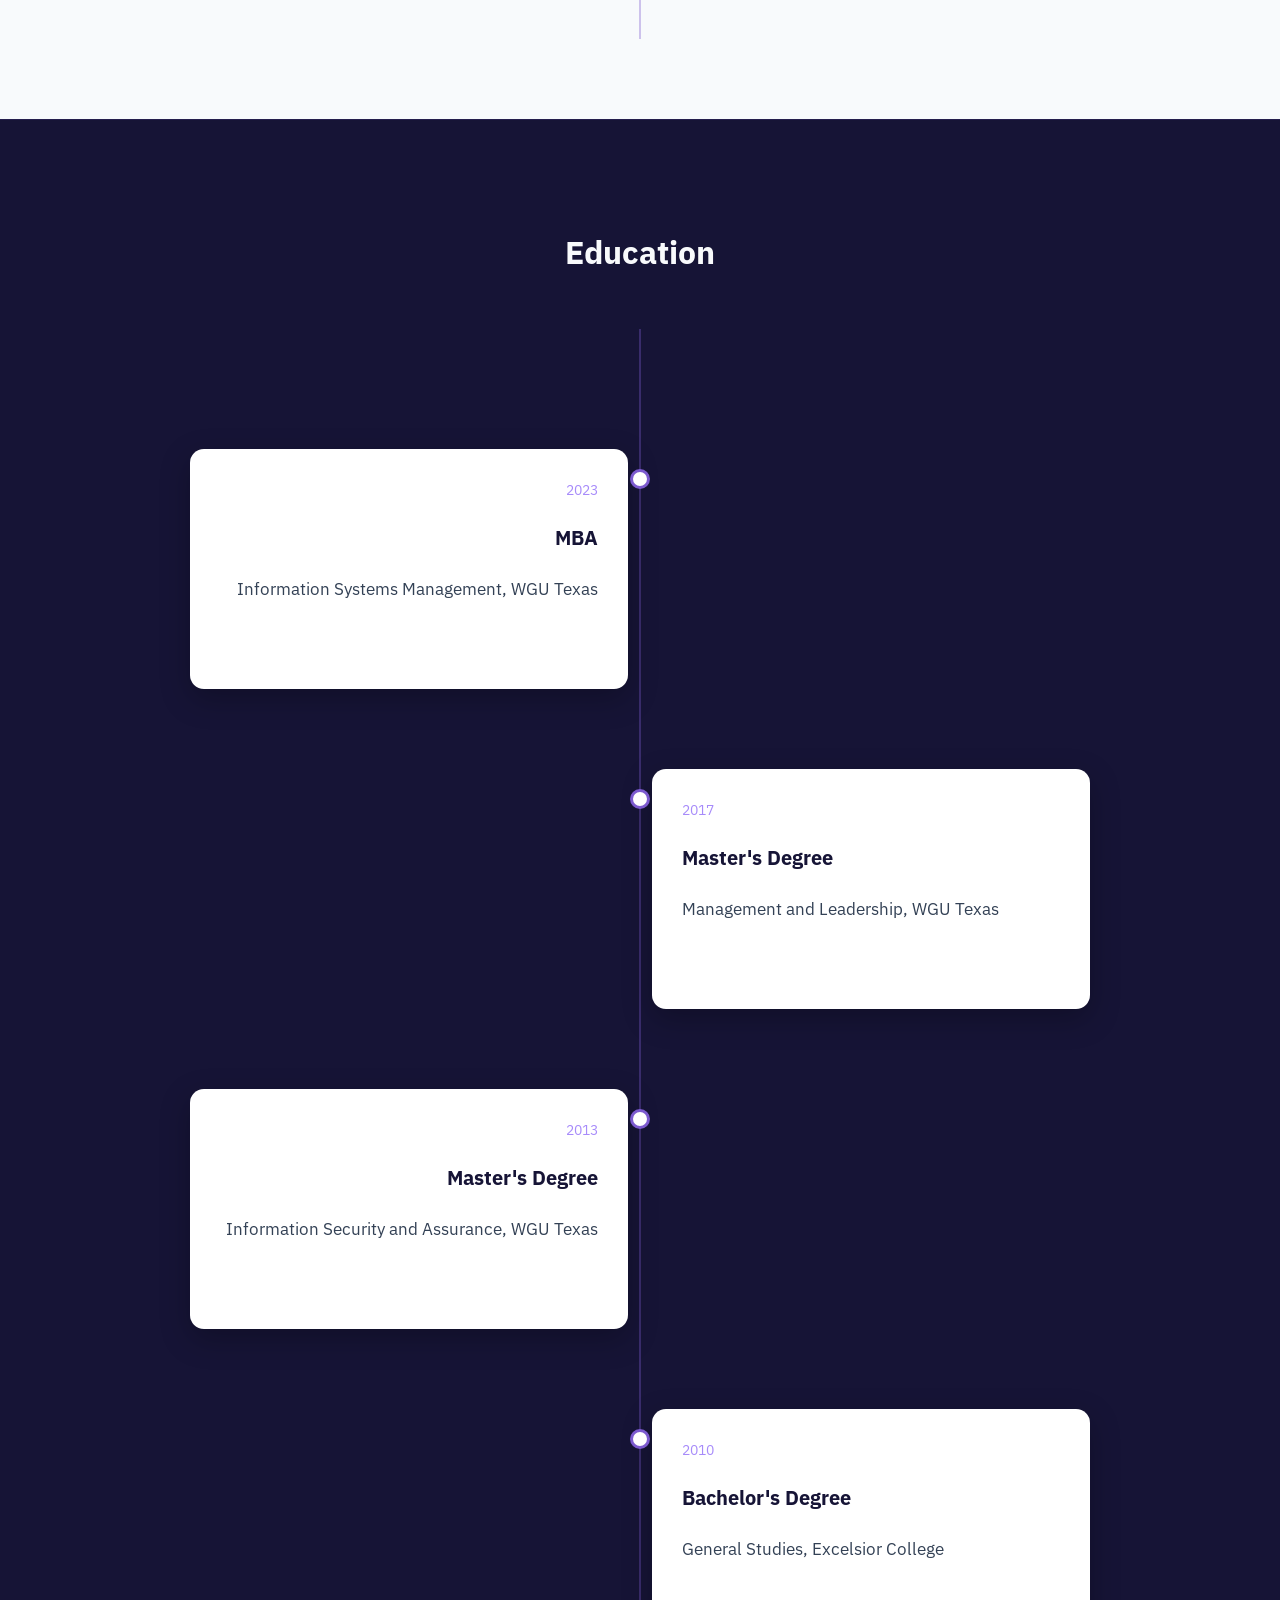
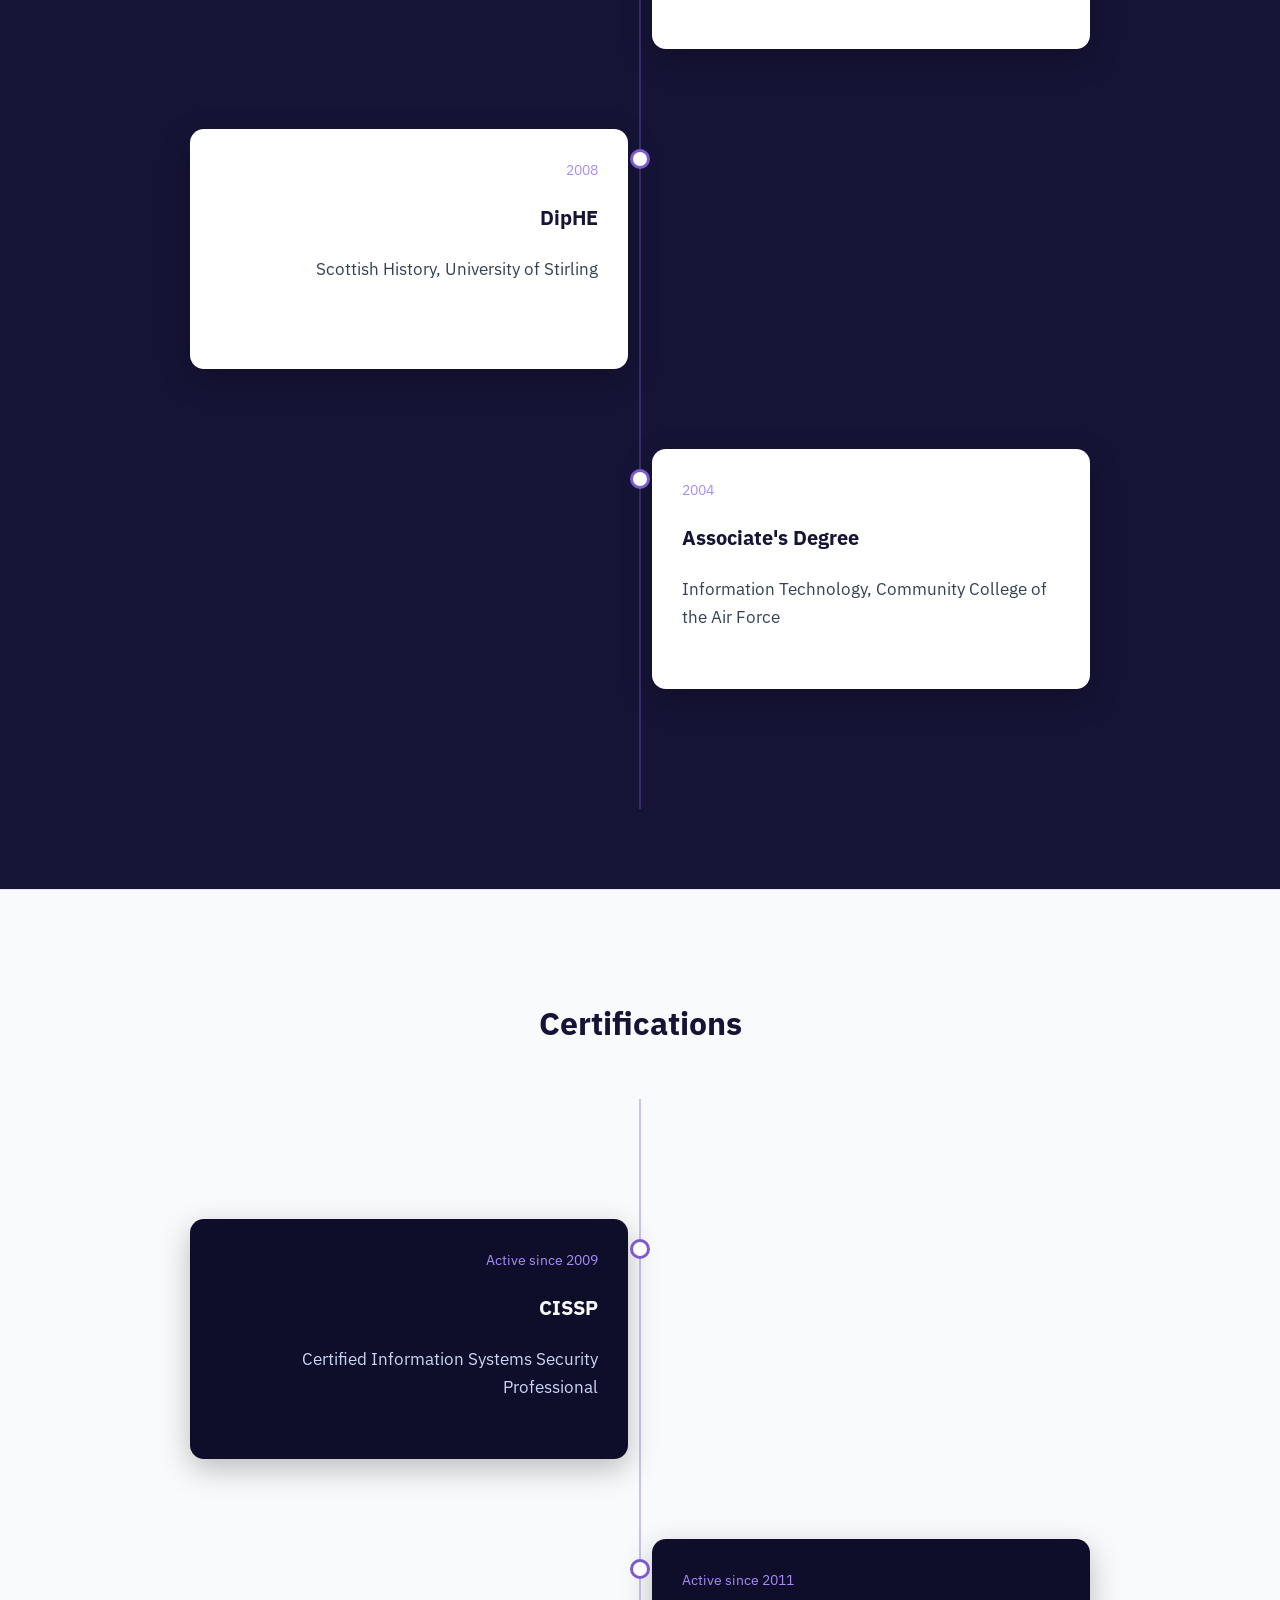
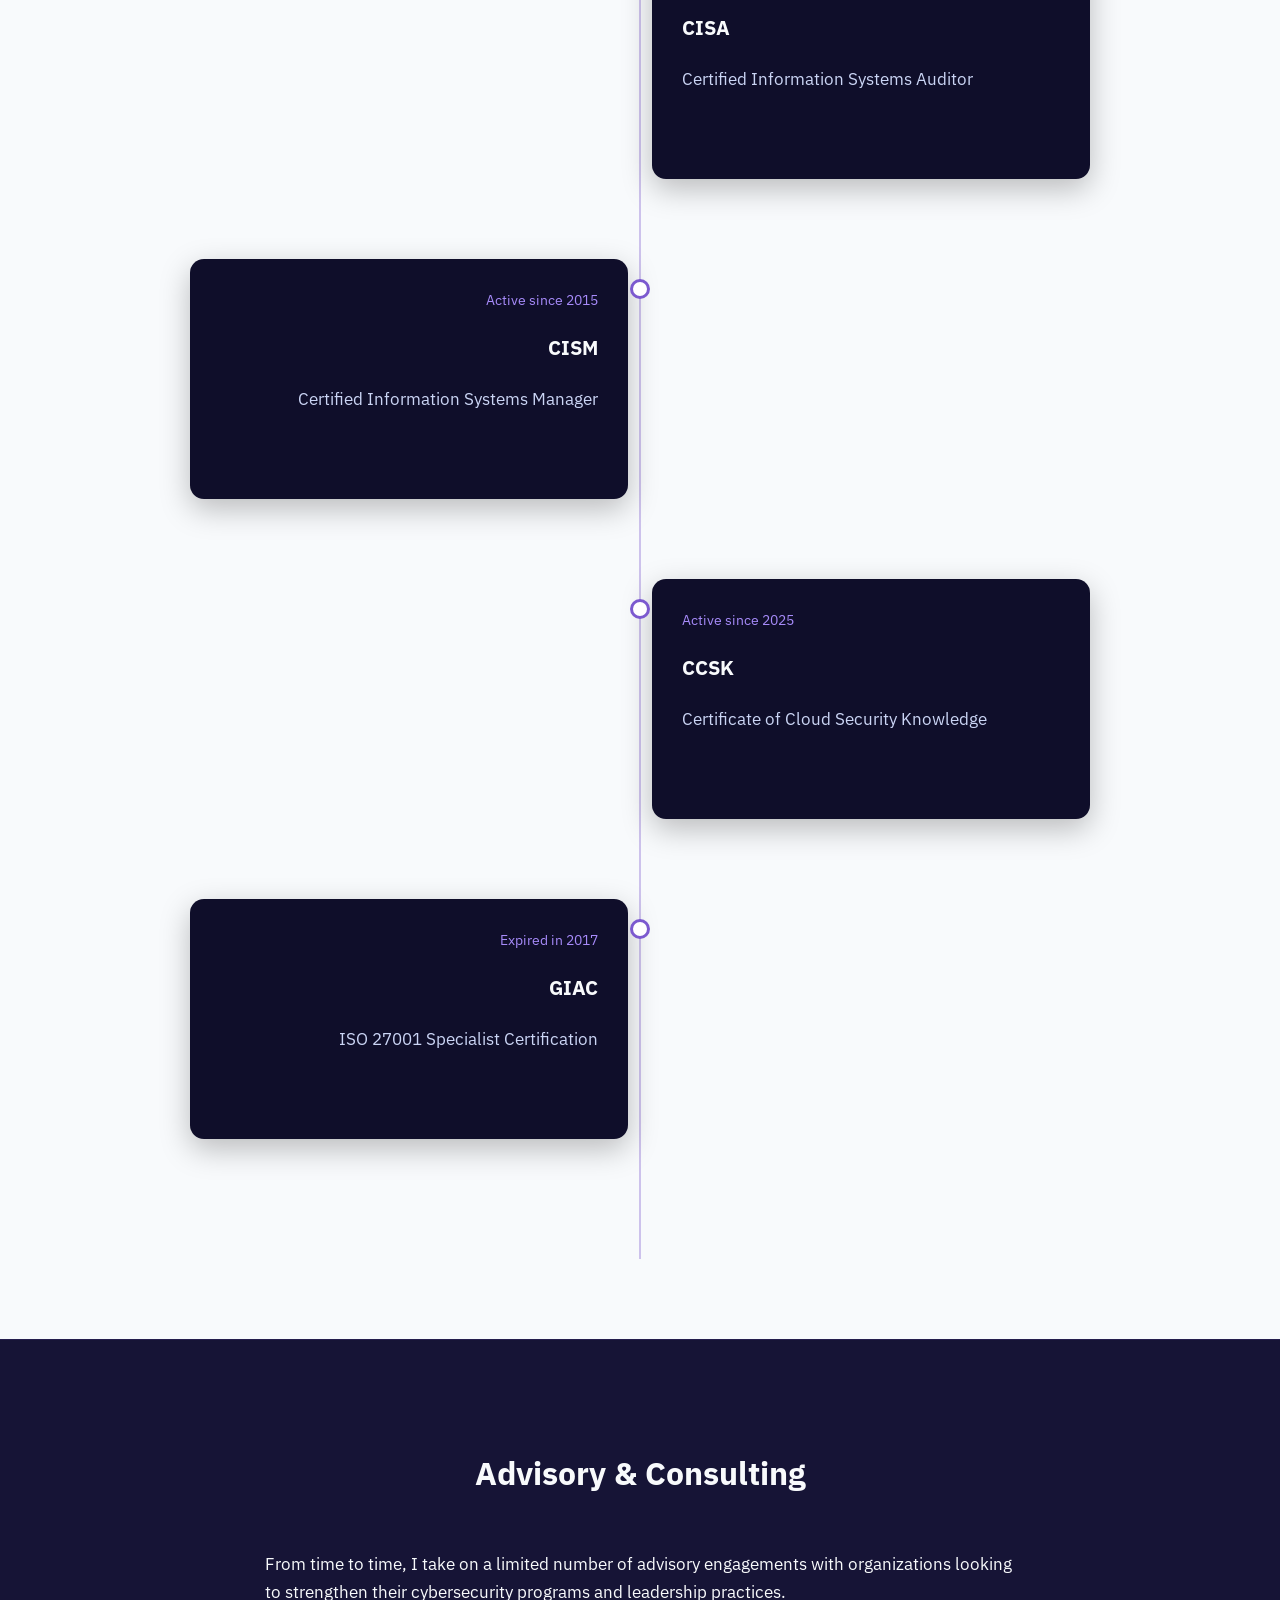
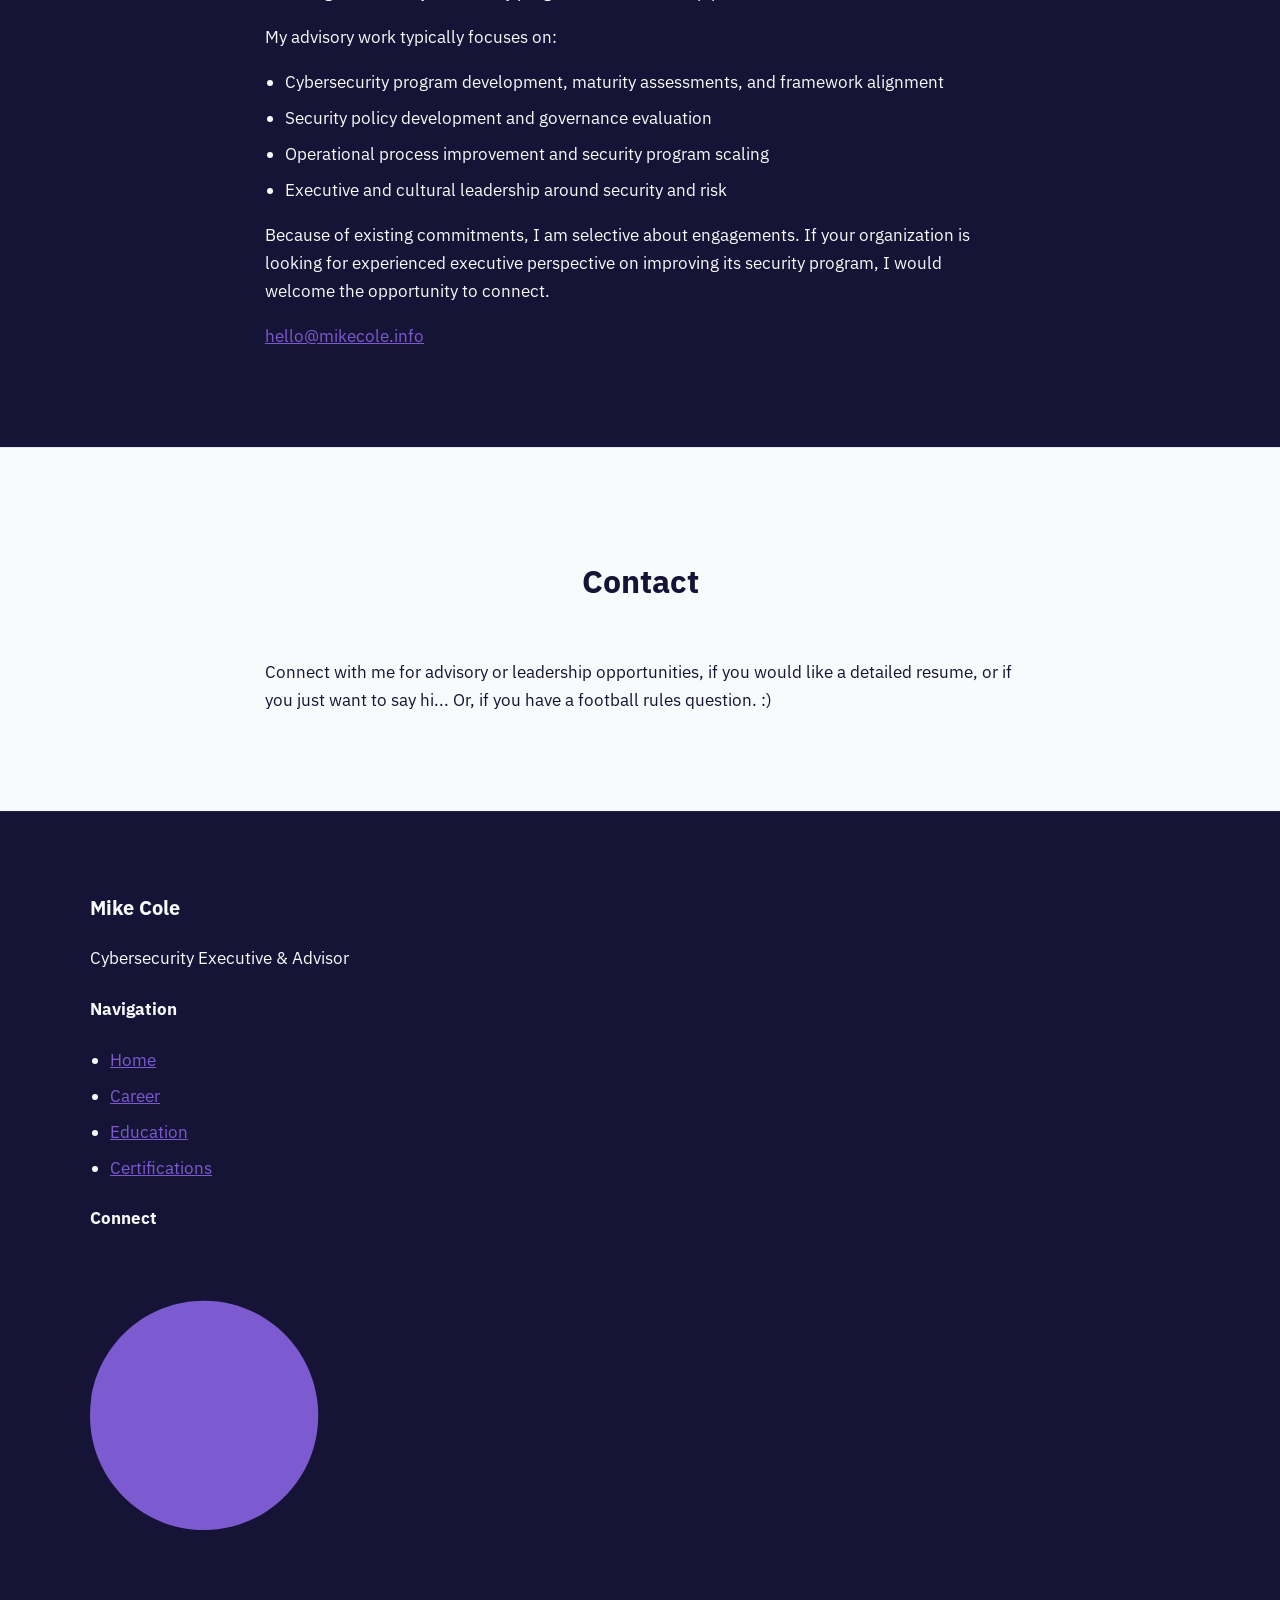
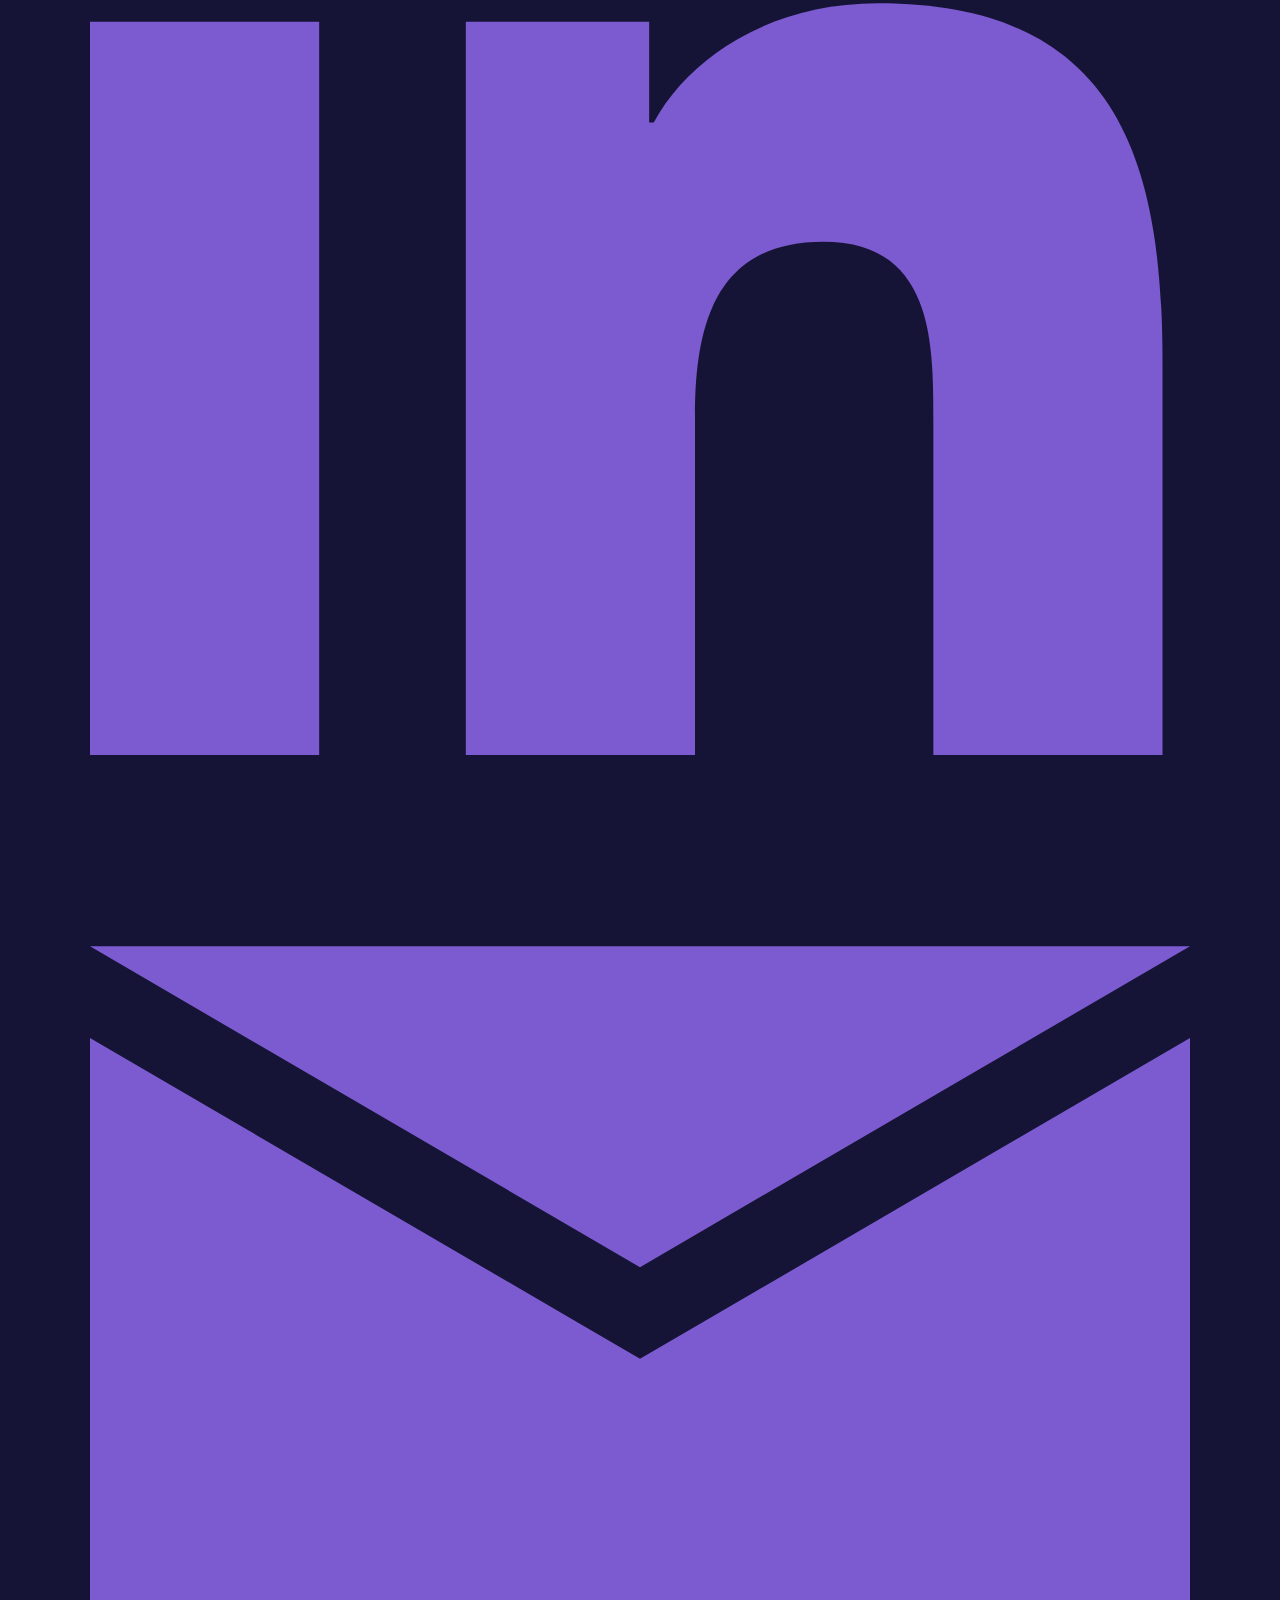
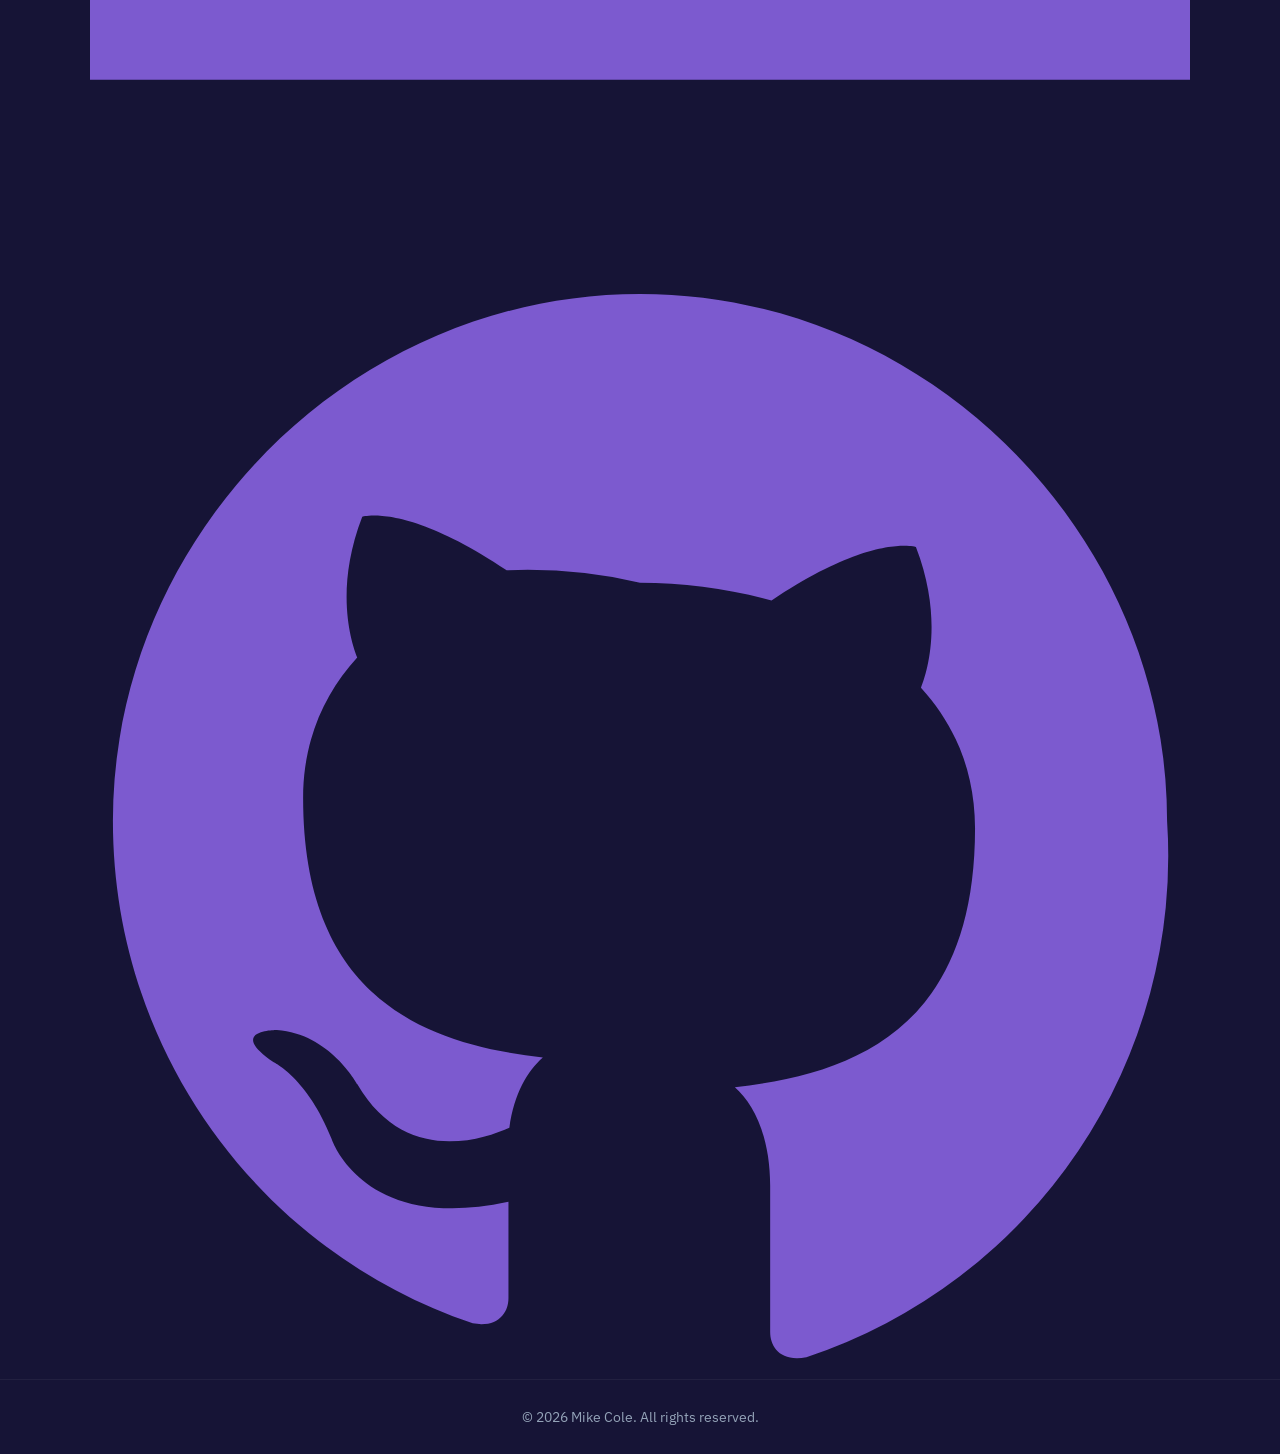
==== commit 7dc1cbda: "Update index.html" ====
--- a/index.html
+++ b/index.html
@@ -110,7 +110,7 @@
           <div class="timeline-card right">
             <span class="date">2013 – 2017</span>
             <h3>Security Engineer, Security Architect, CISO</h3>
-            <p>Promoted to architect then CISO; built and led cybersecurity programs.</p>
+            <p>Promoted to architect then CISO; built and led the cybersecurity program for a 7B public Bank.</p>
           </div>
         </div>
 
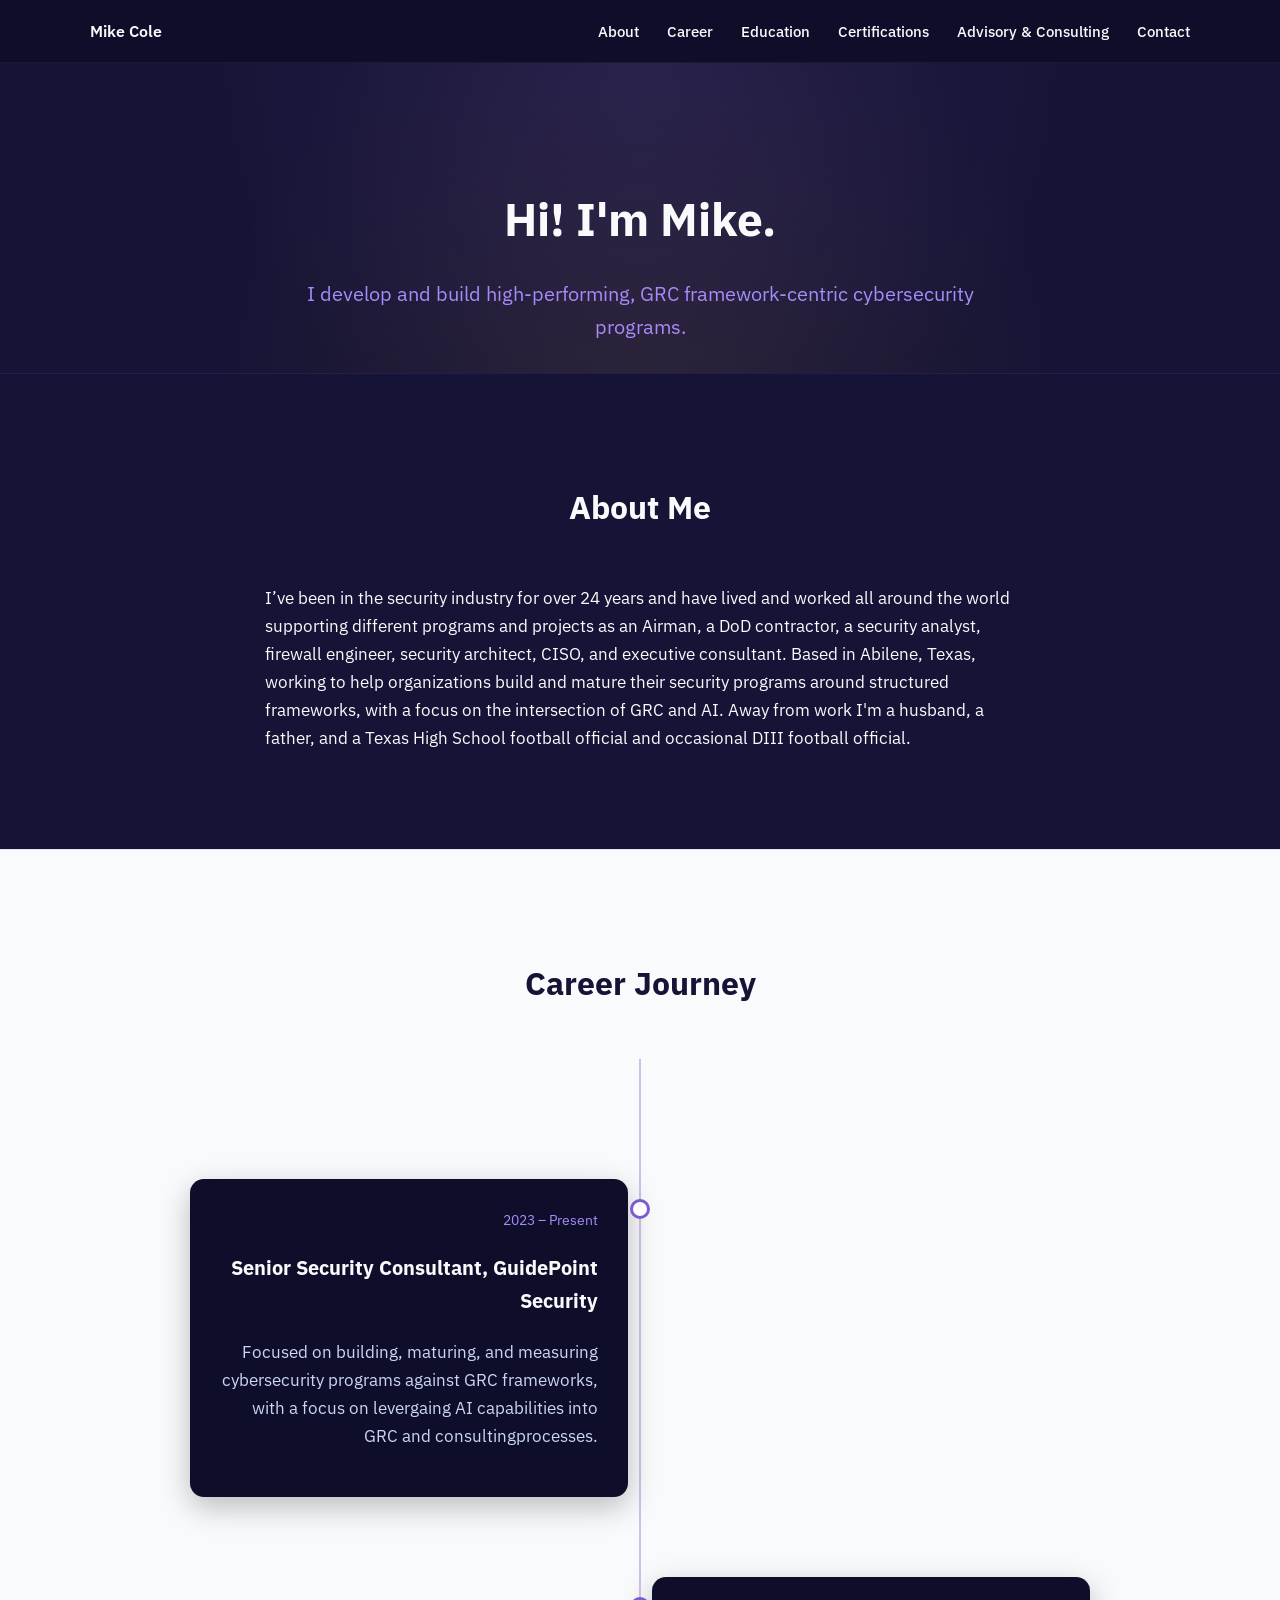
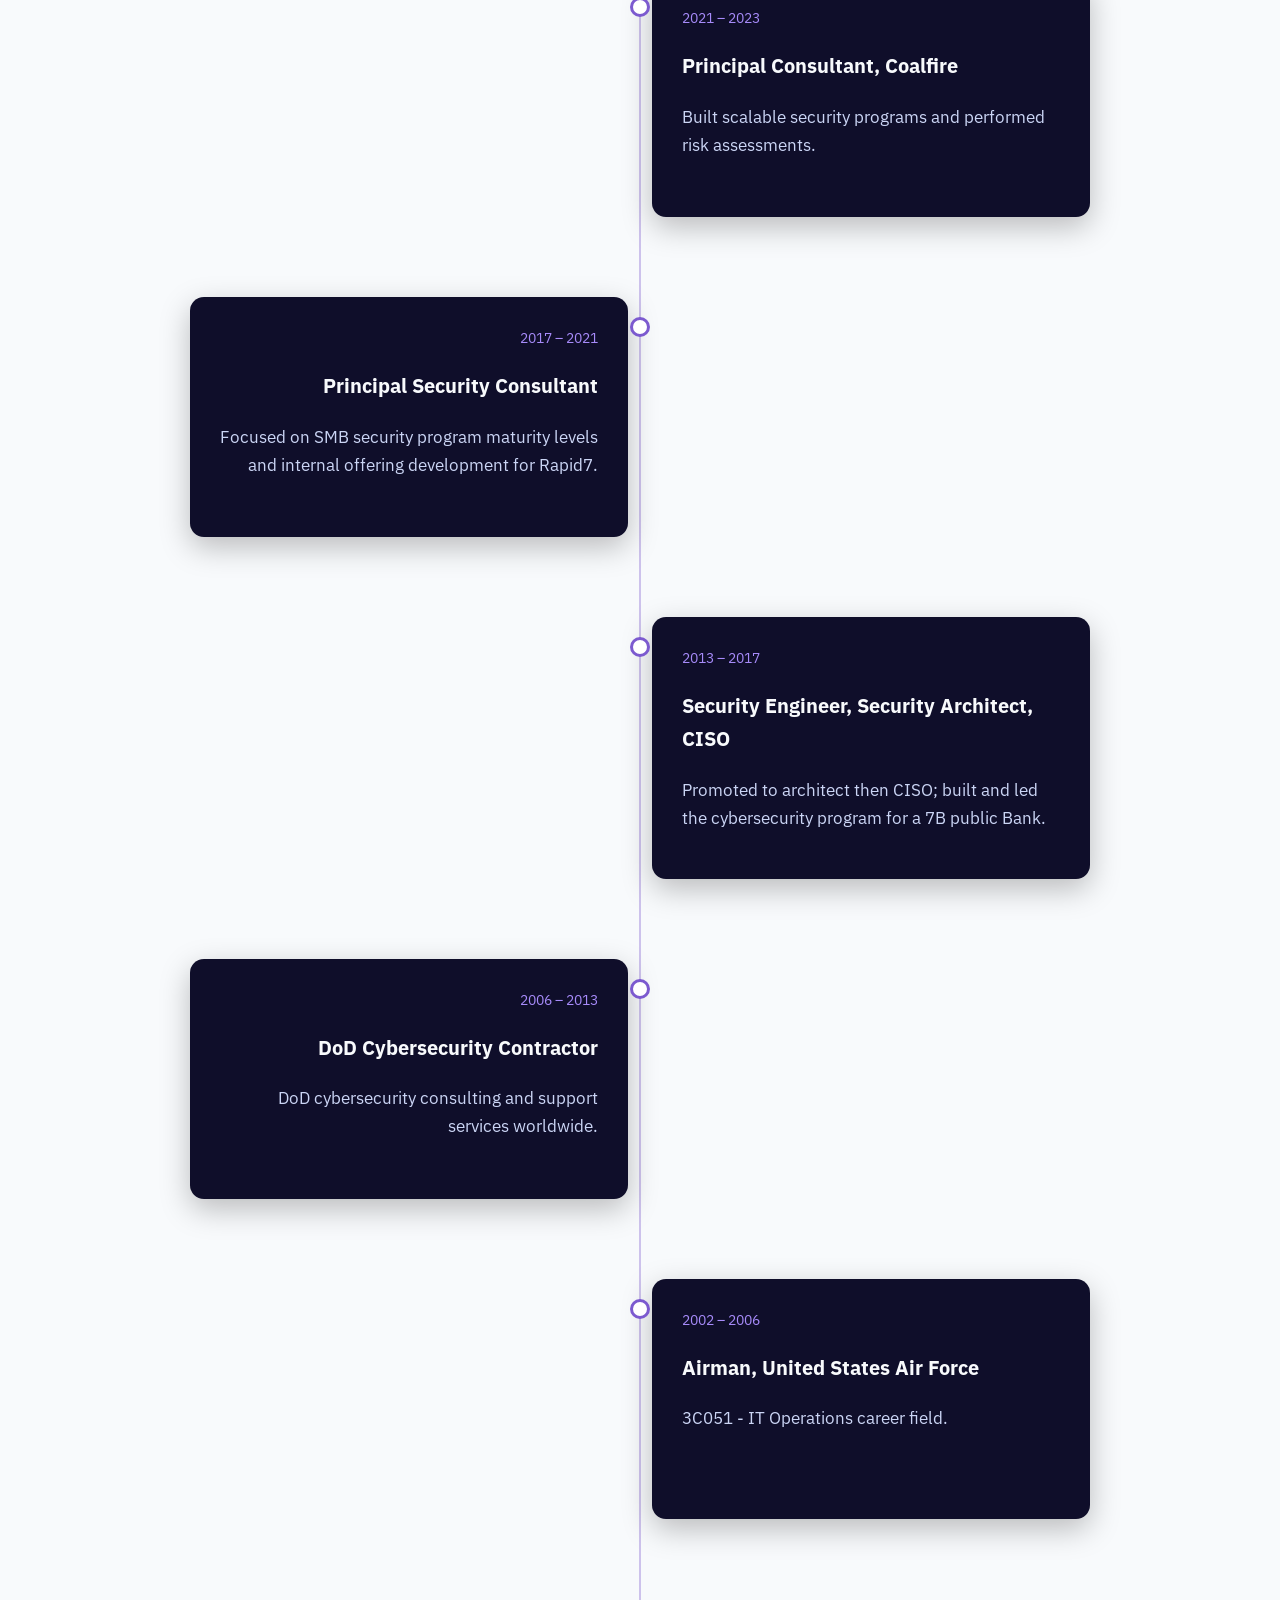
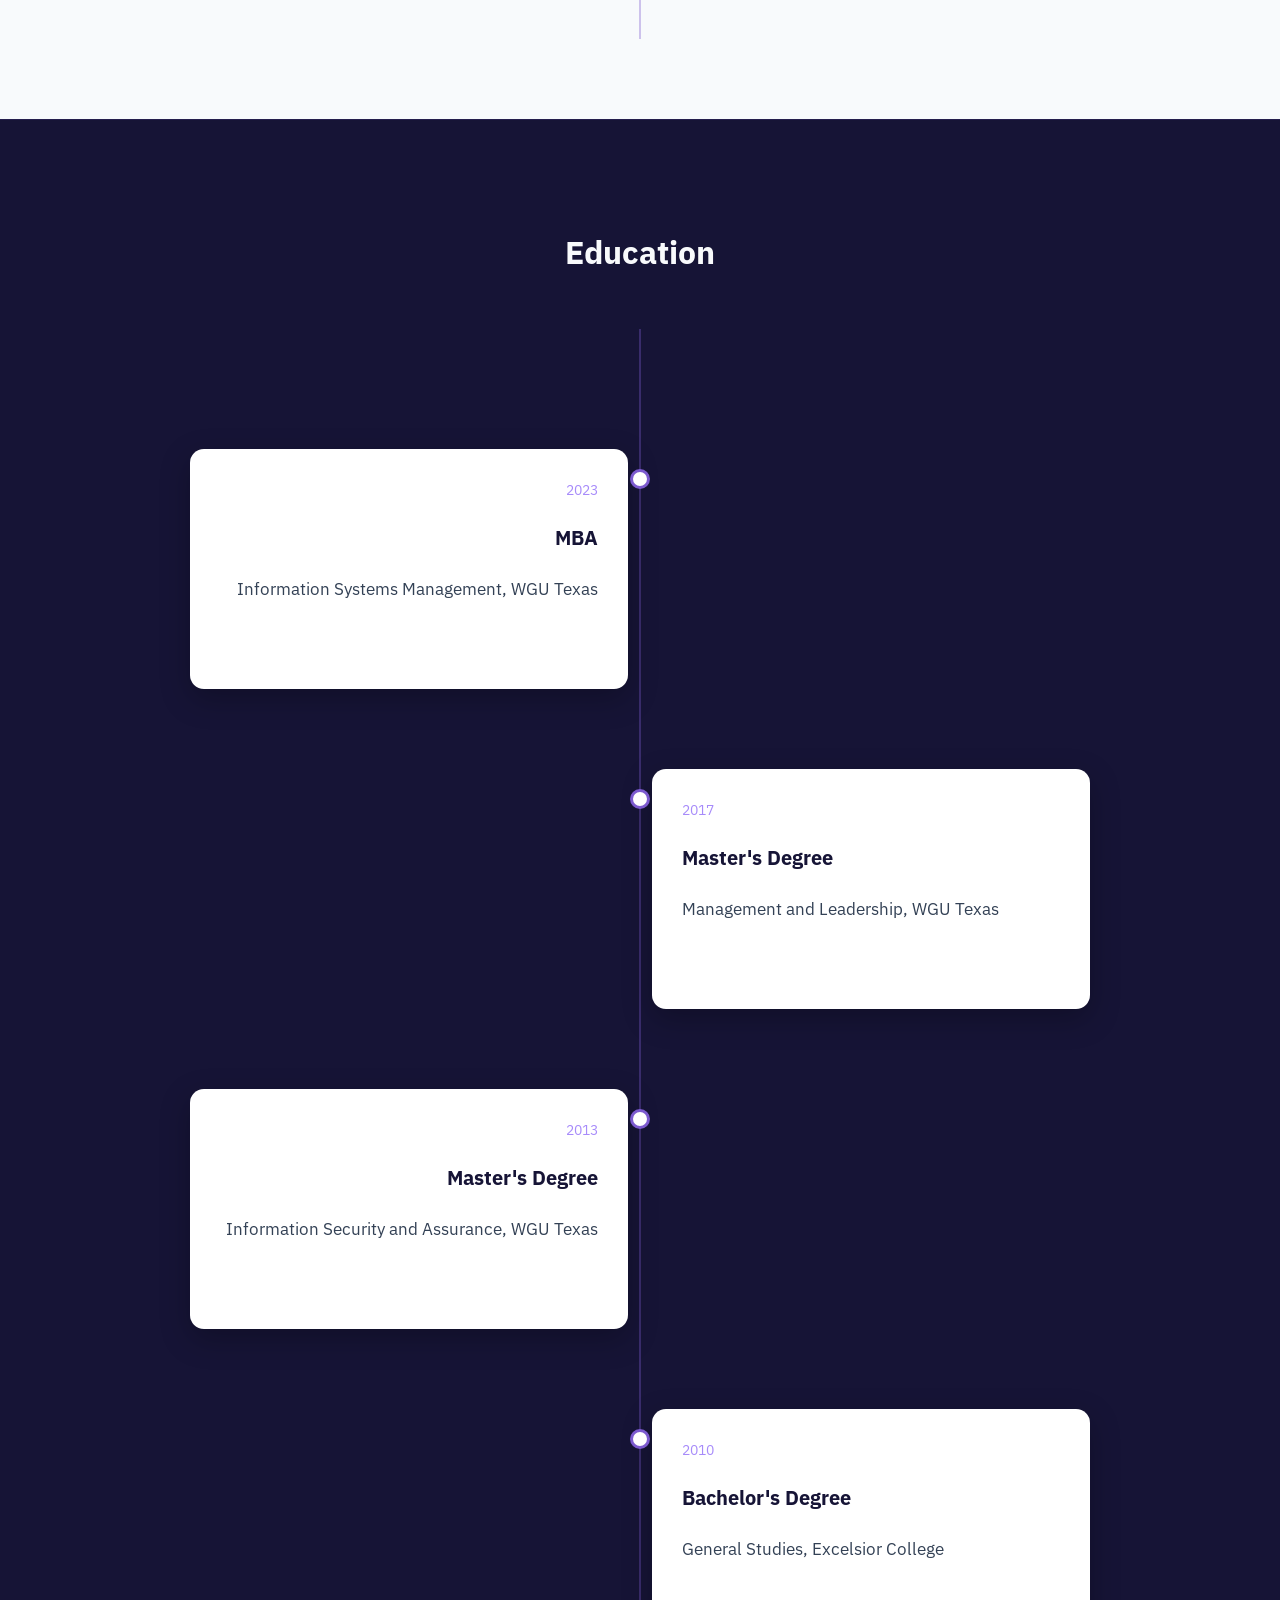
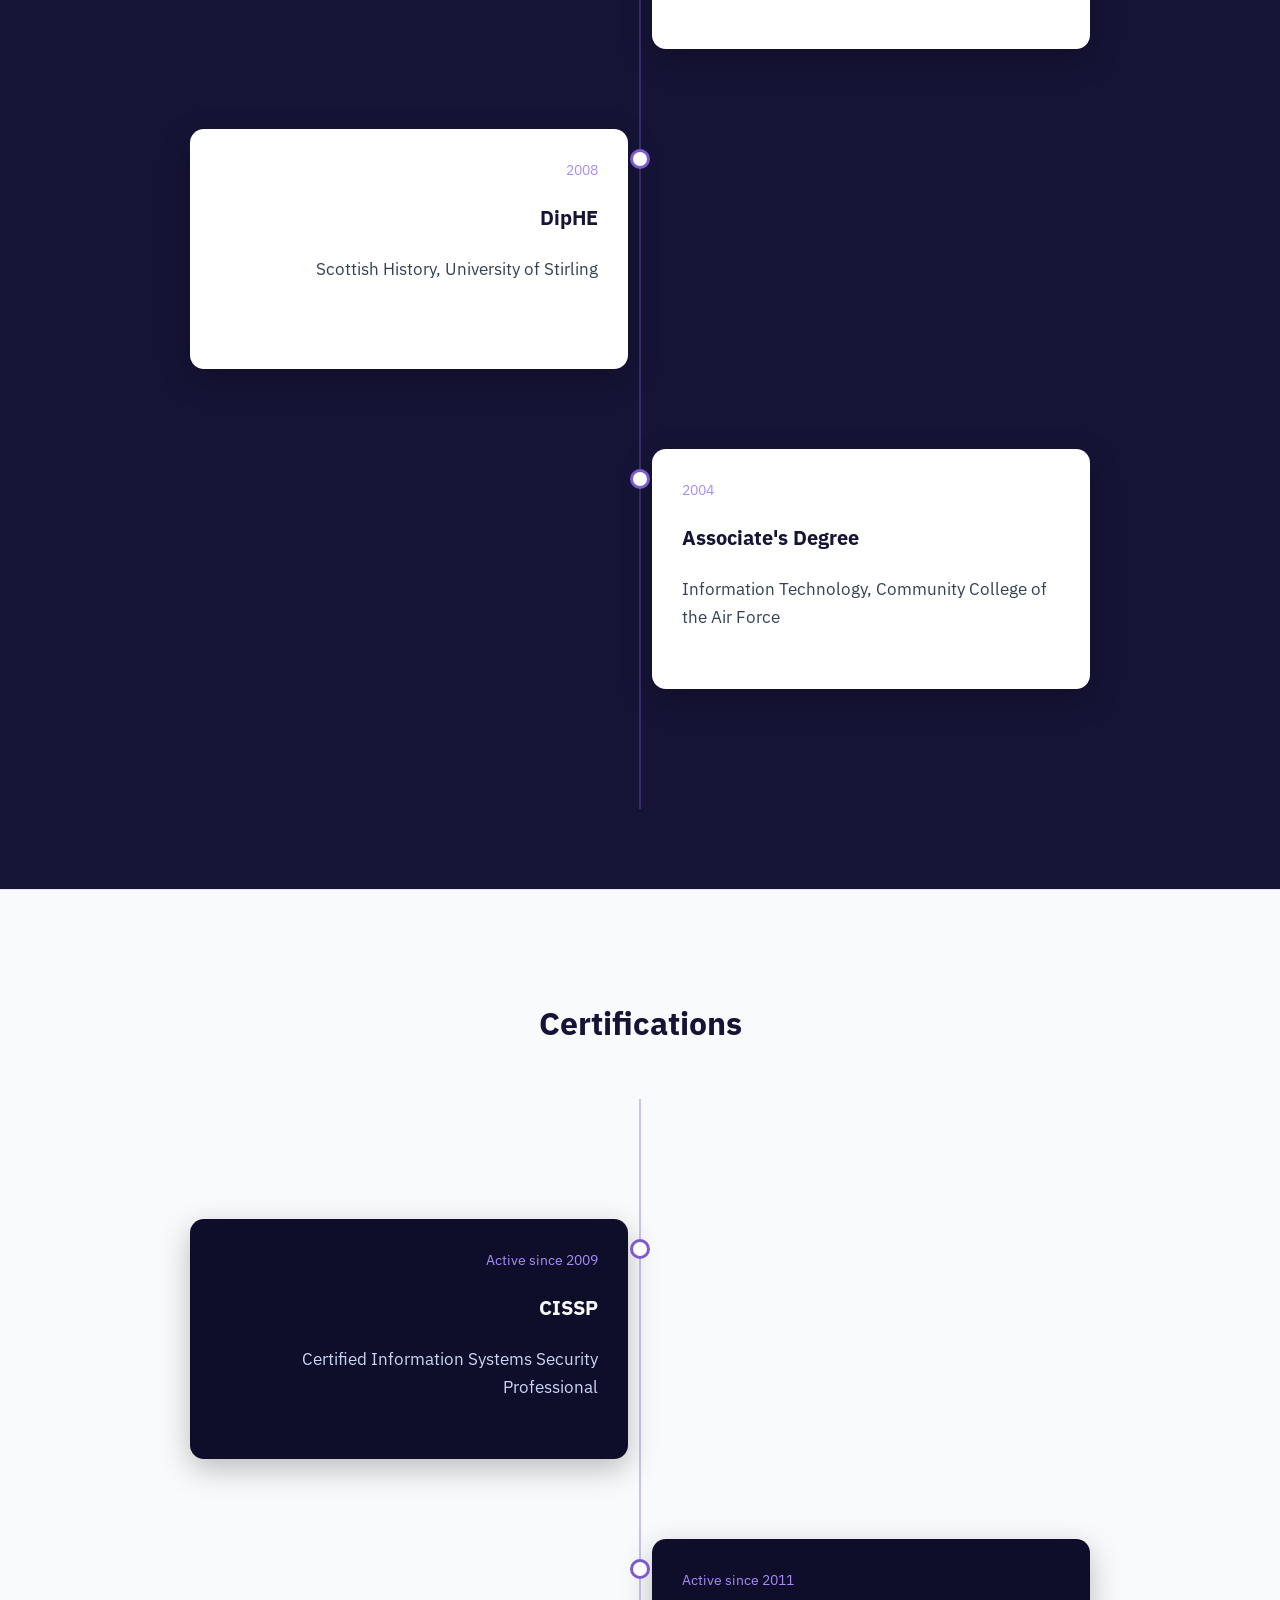
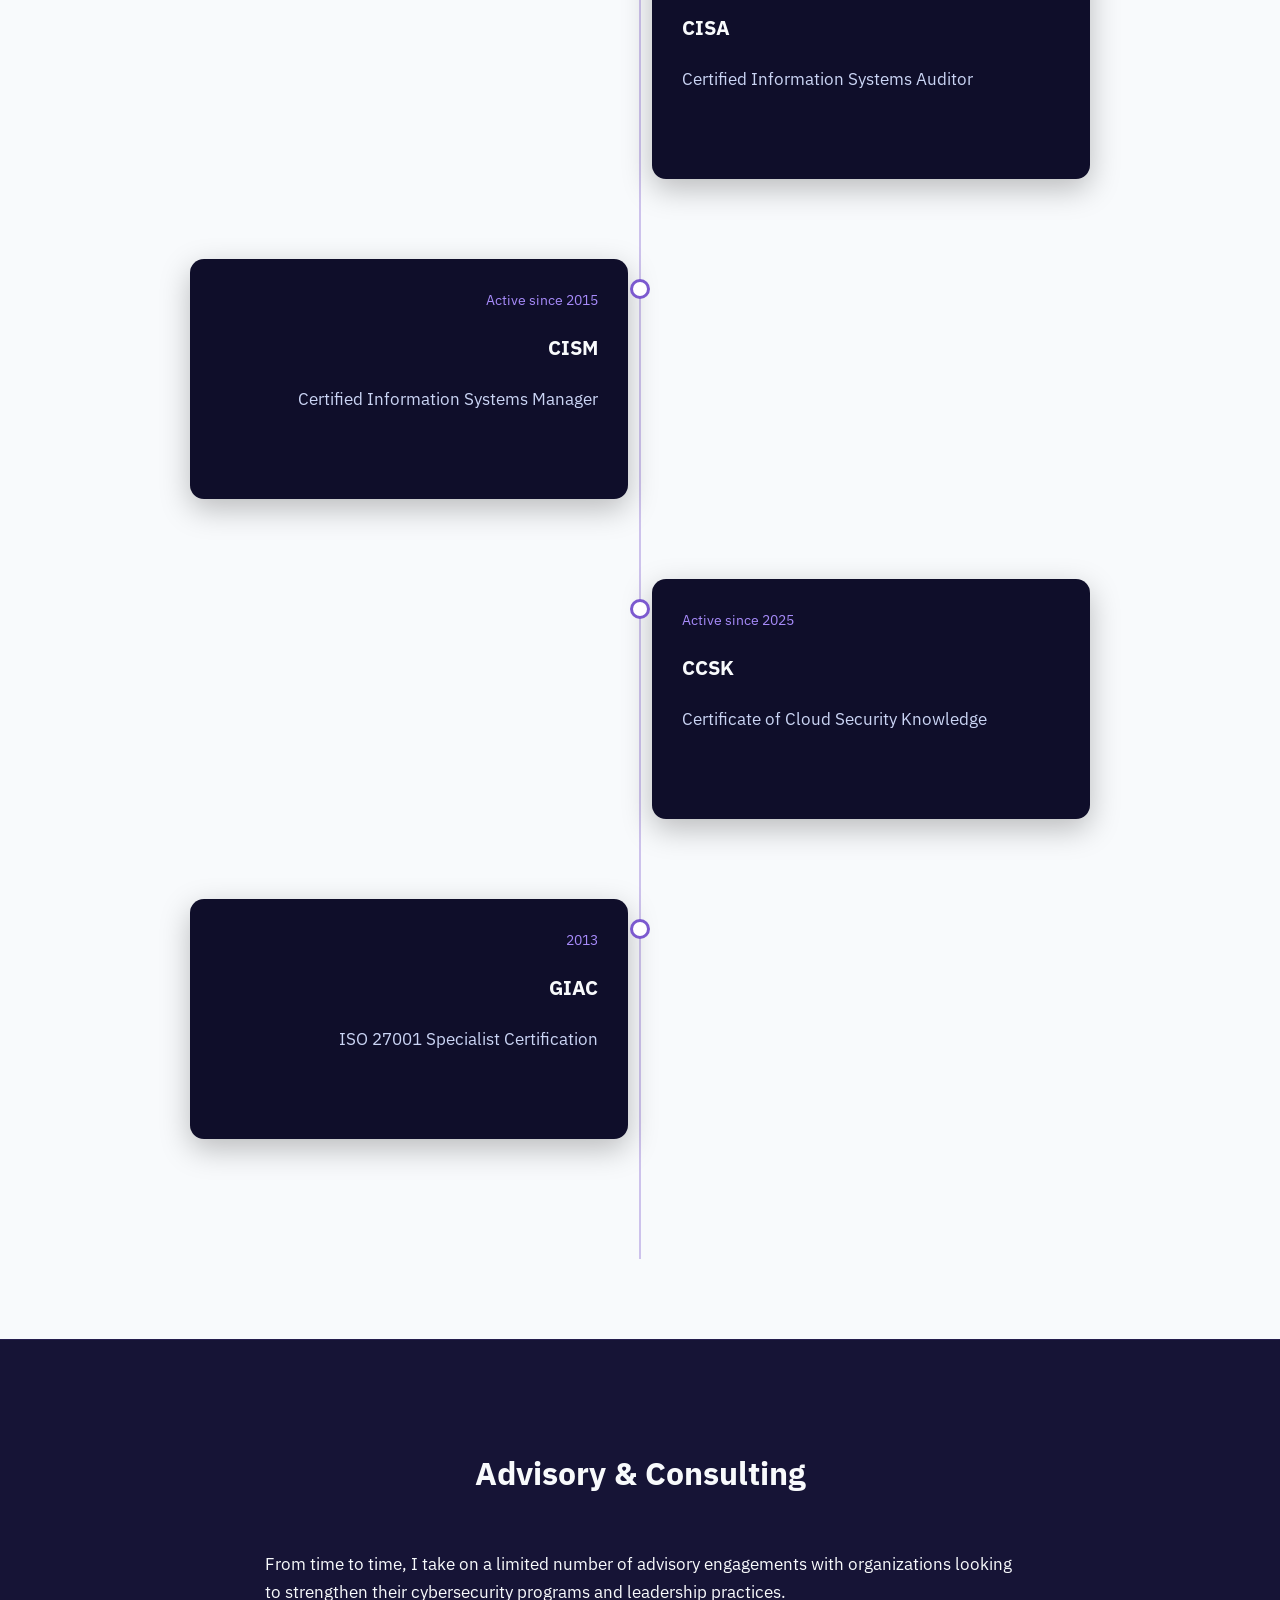
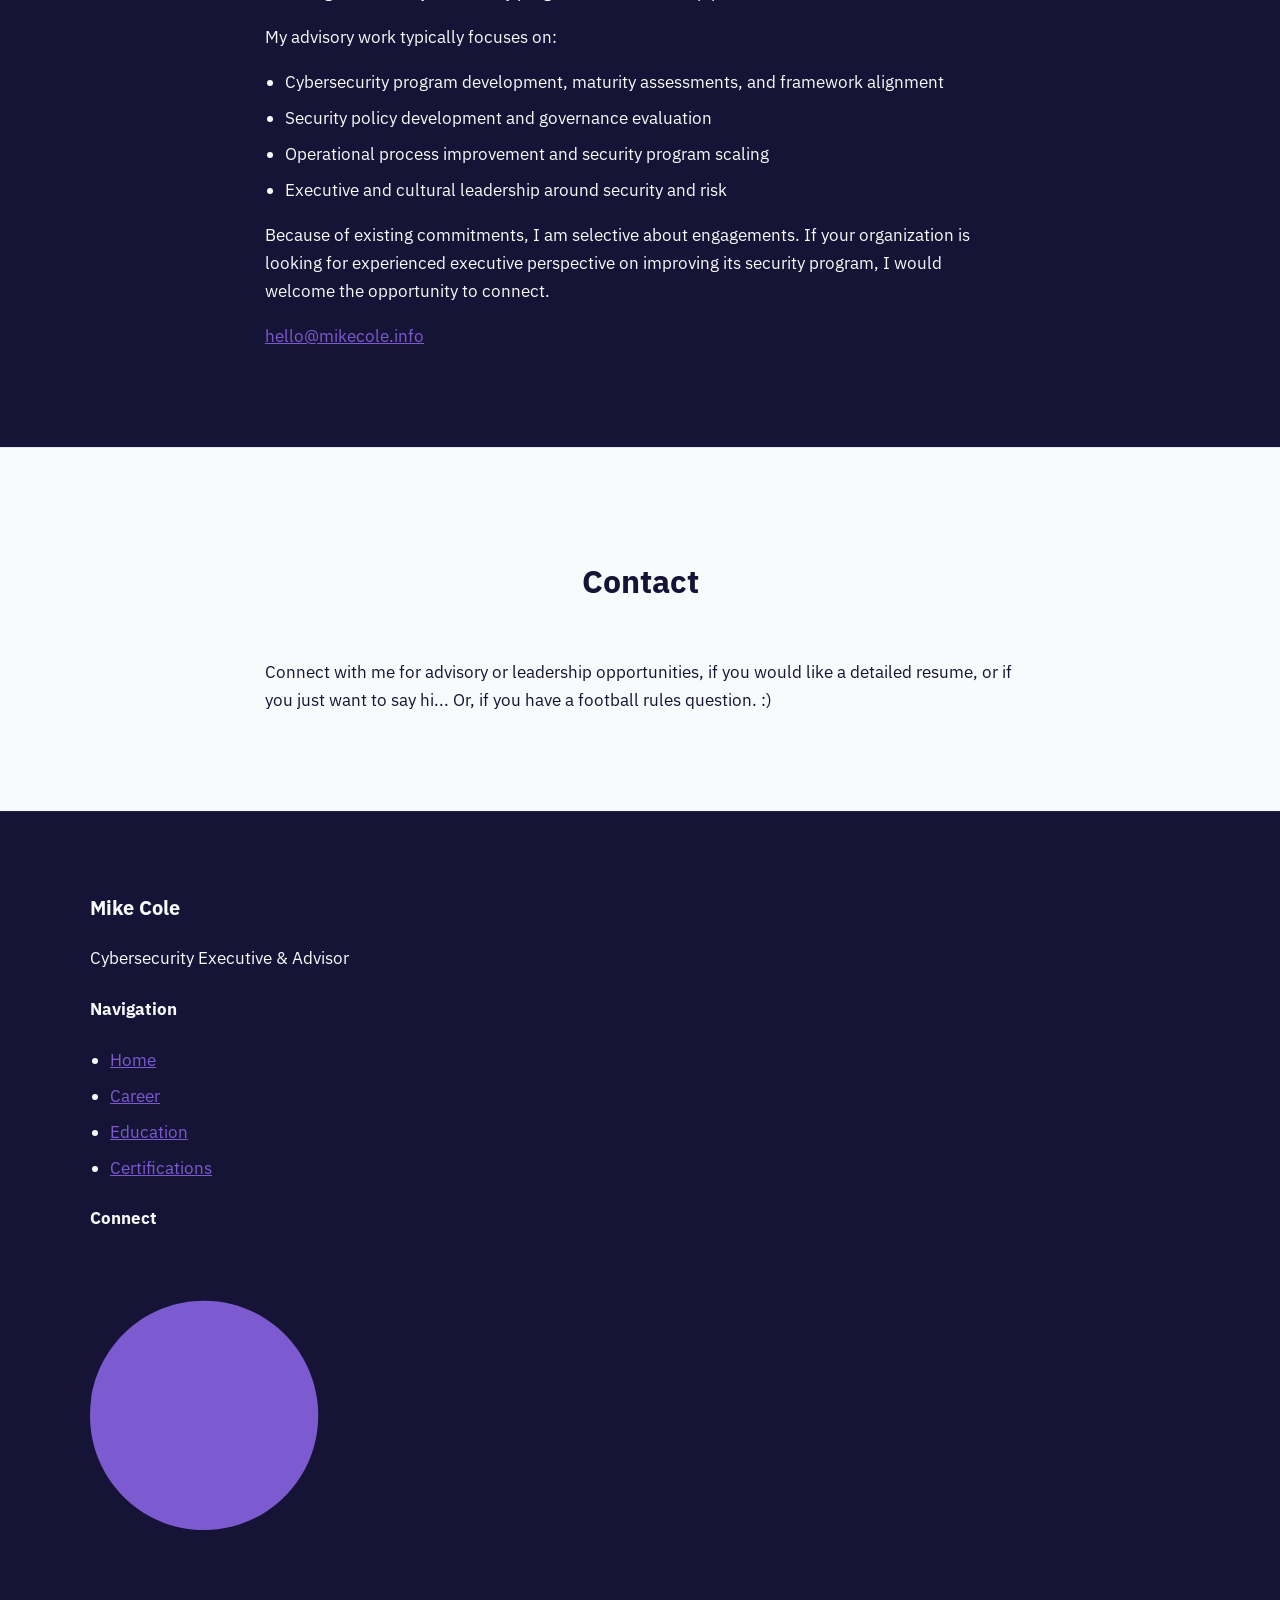
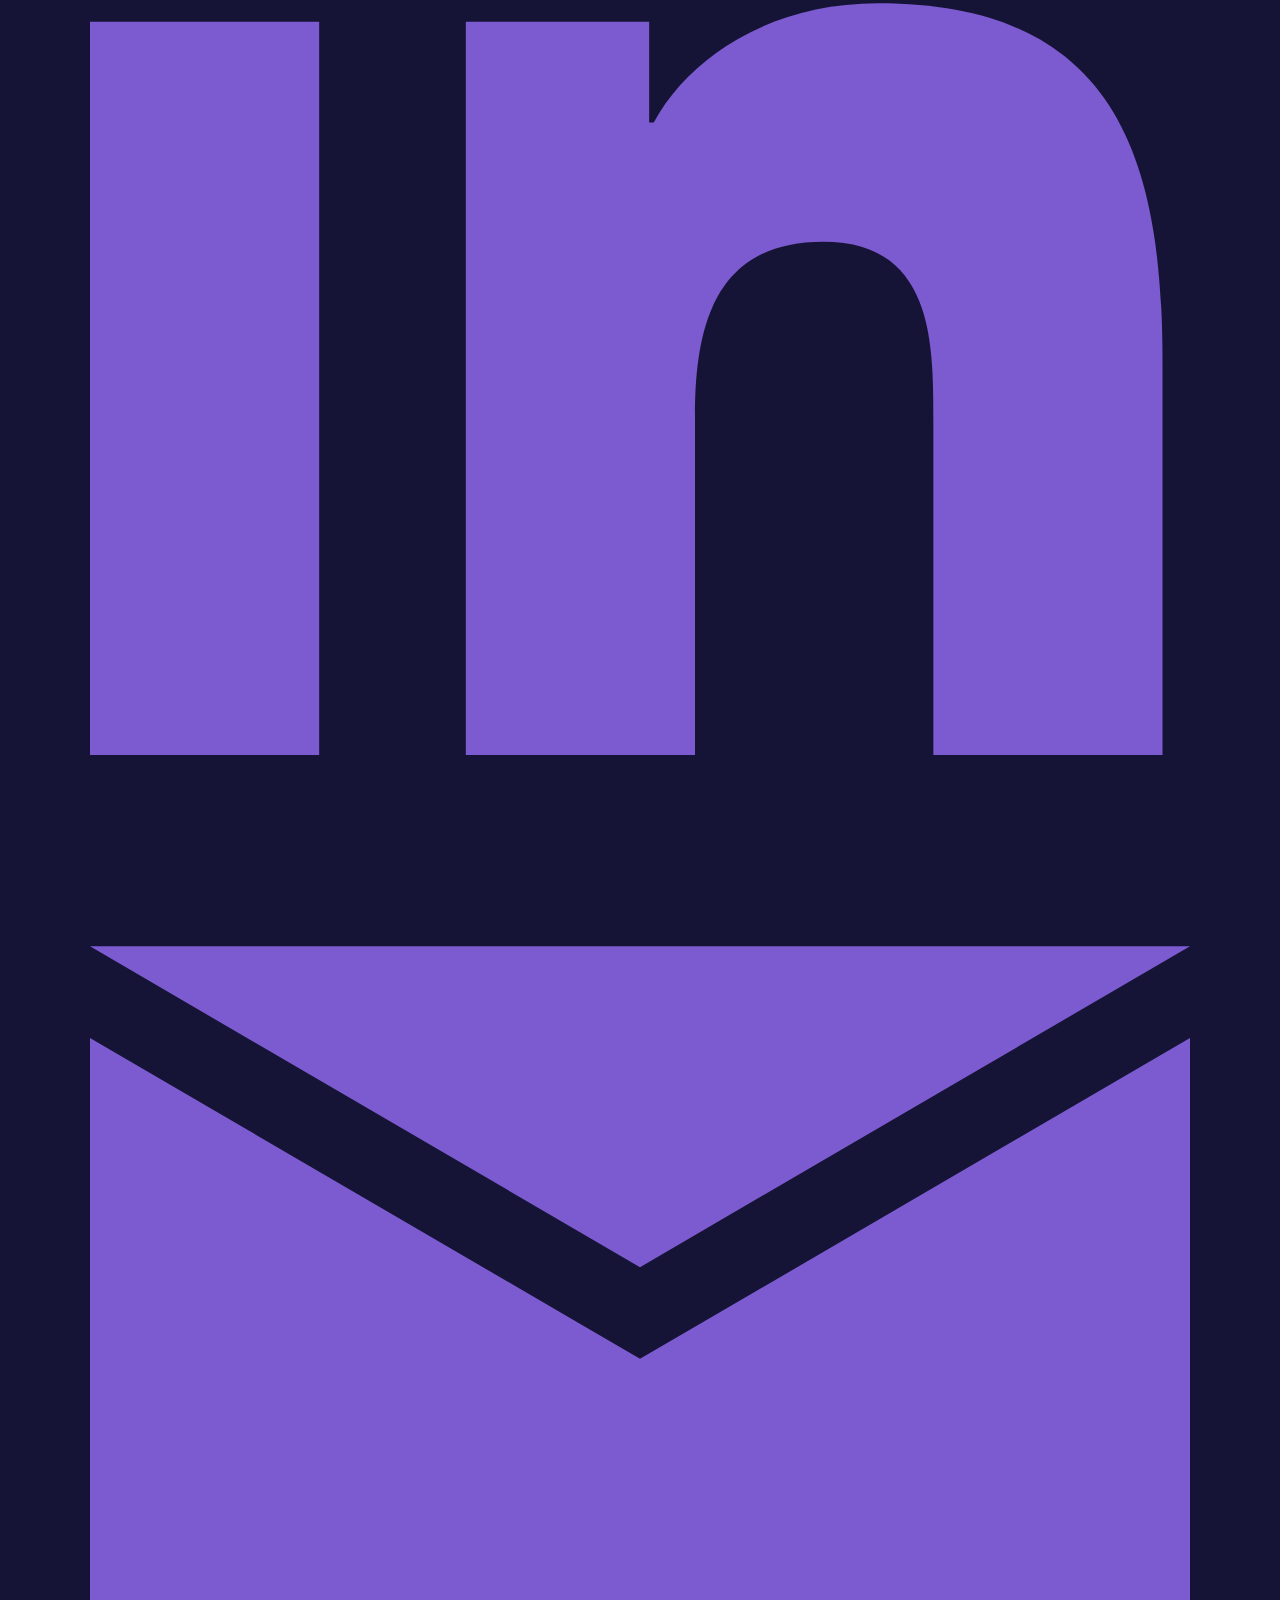
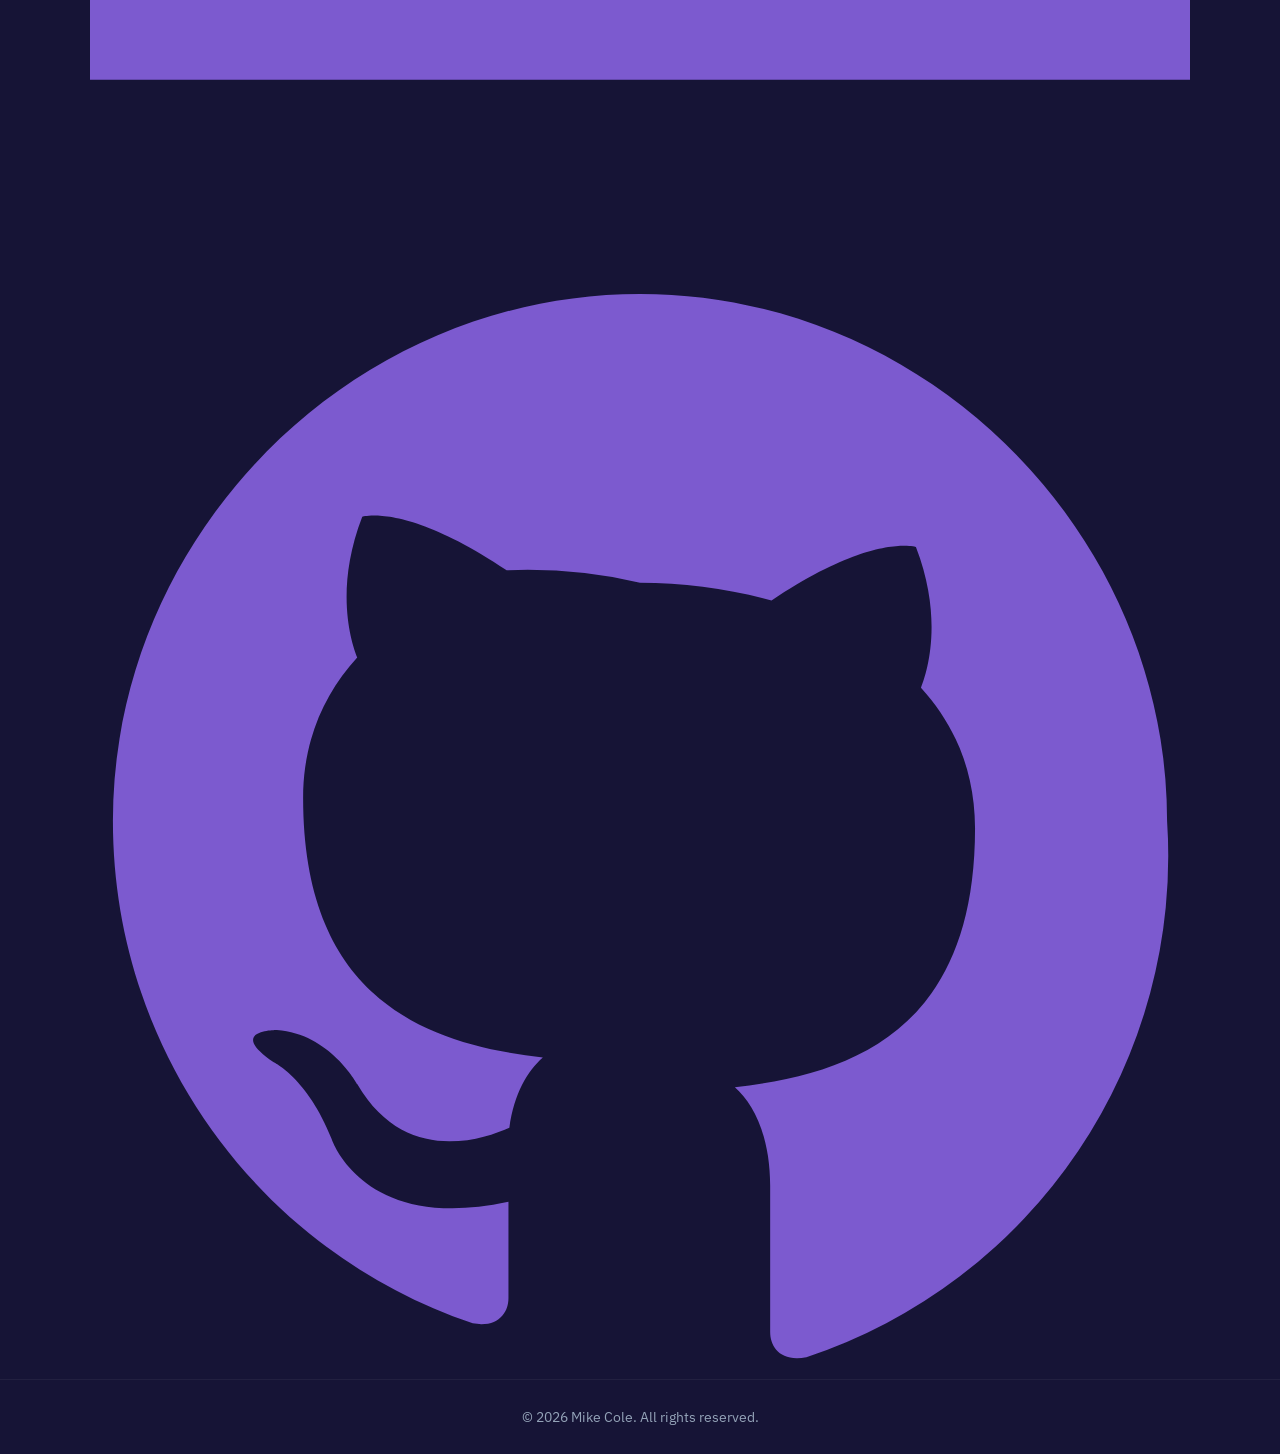
==== commit 6818095c: "Update expiration date in timeline" ====
--- a/index.html
+++ b/index.html
@@ -262,7 +262,7 @@
 
       <div class="timeline-row">
         <div class="timeline-card left">
-          <span class="date">Expired in 2017</span>
+          <span class="date">2013</span>
           <h3>GIAC</h3>
           <p>ISO 27001 Specialist Certification</p>
         </div>
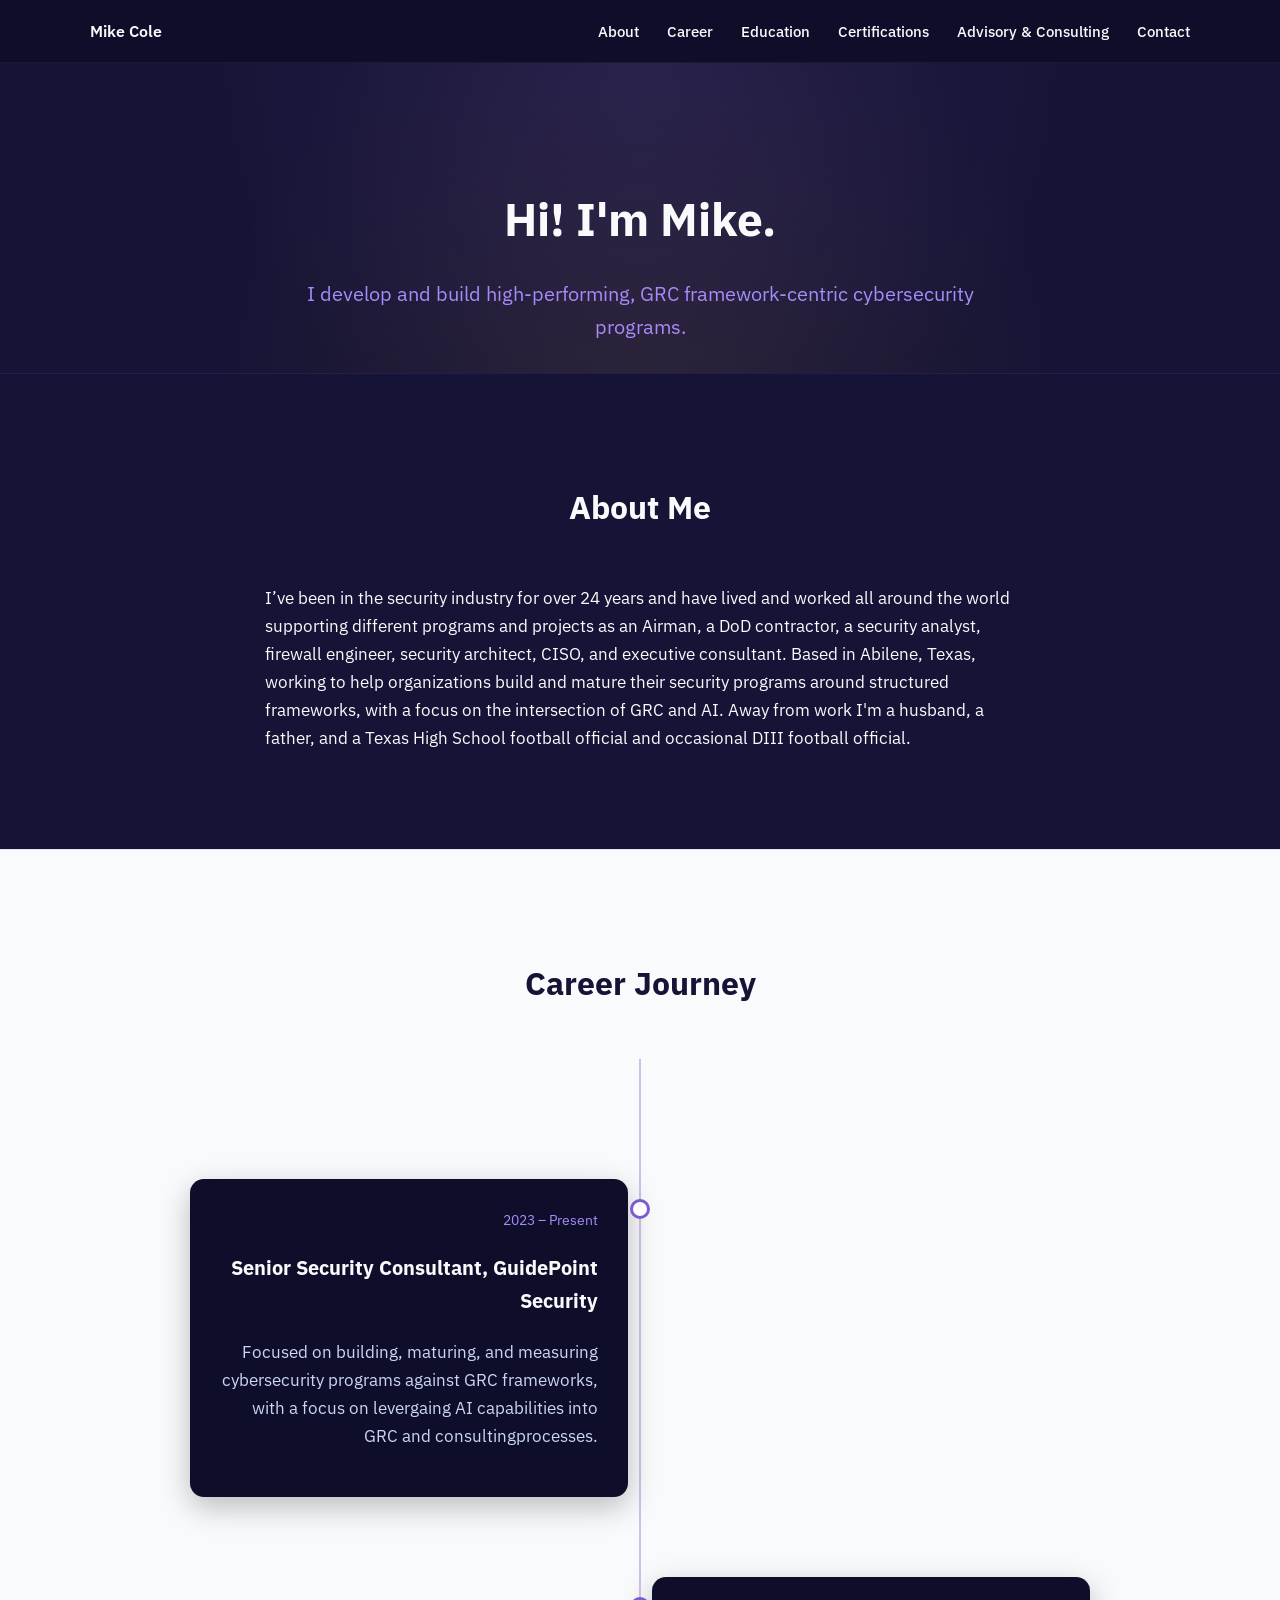
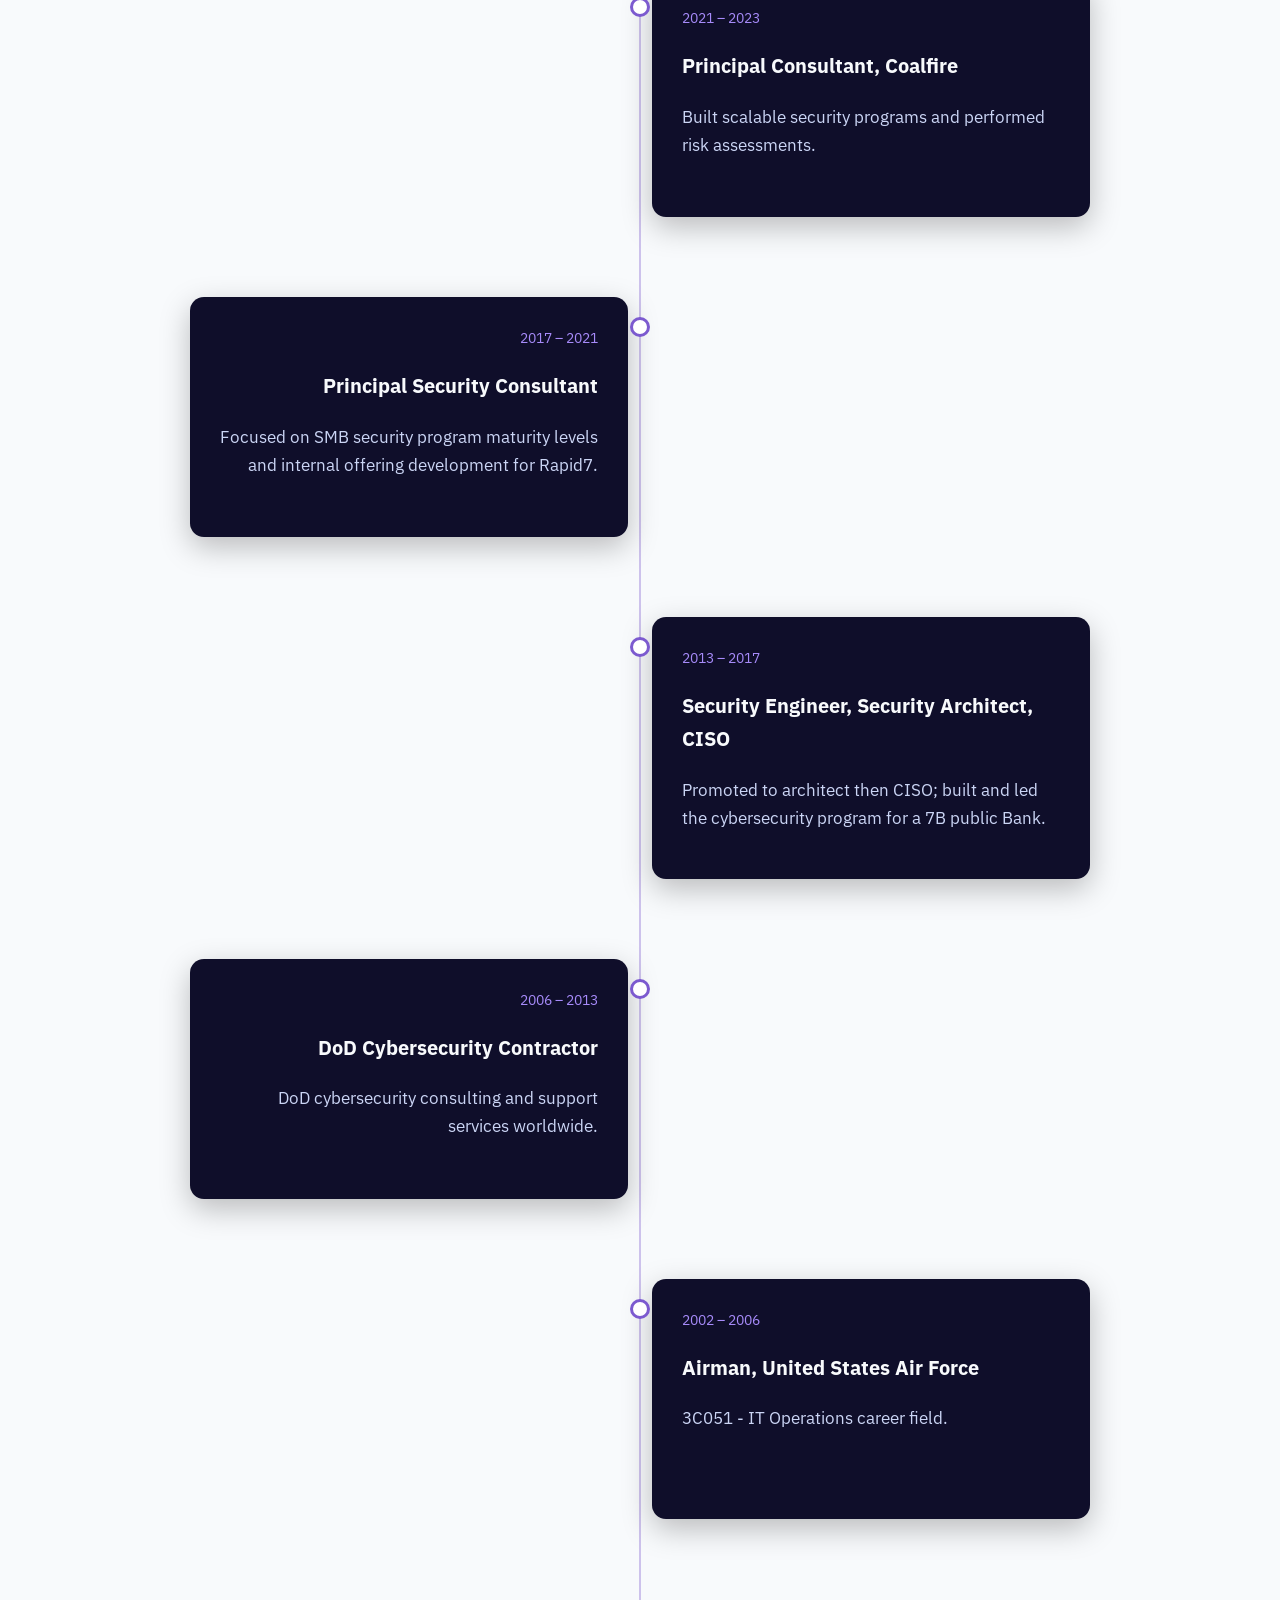
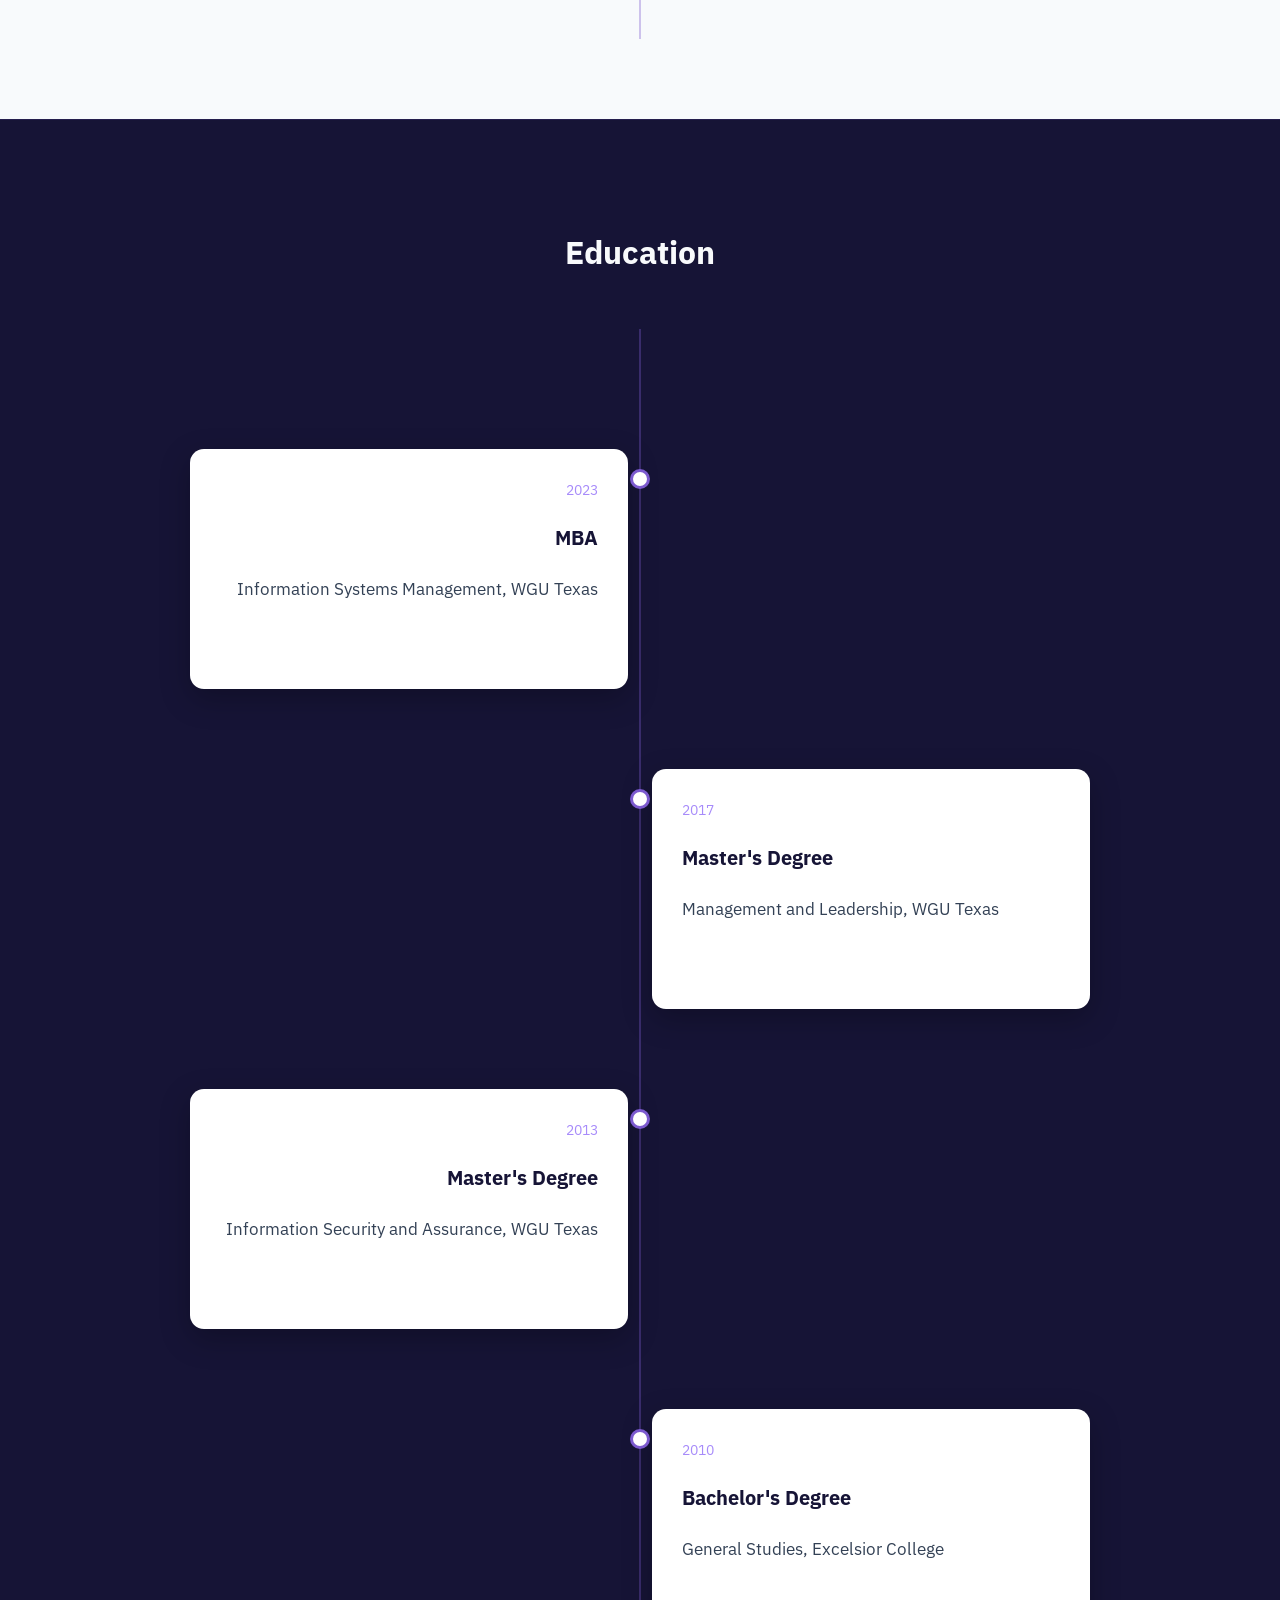
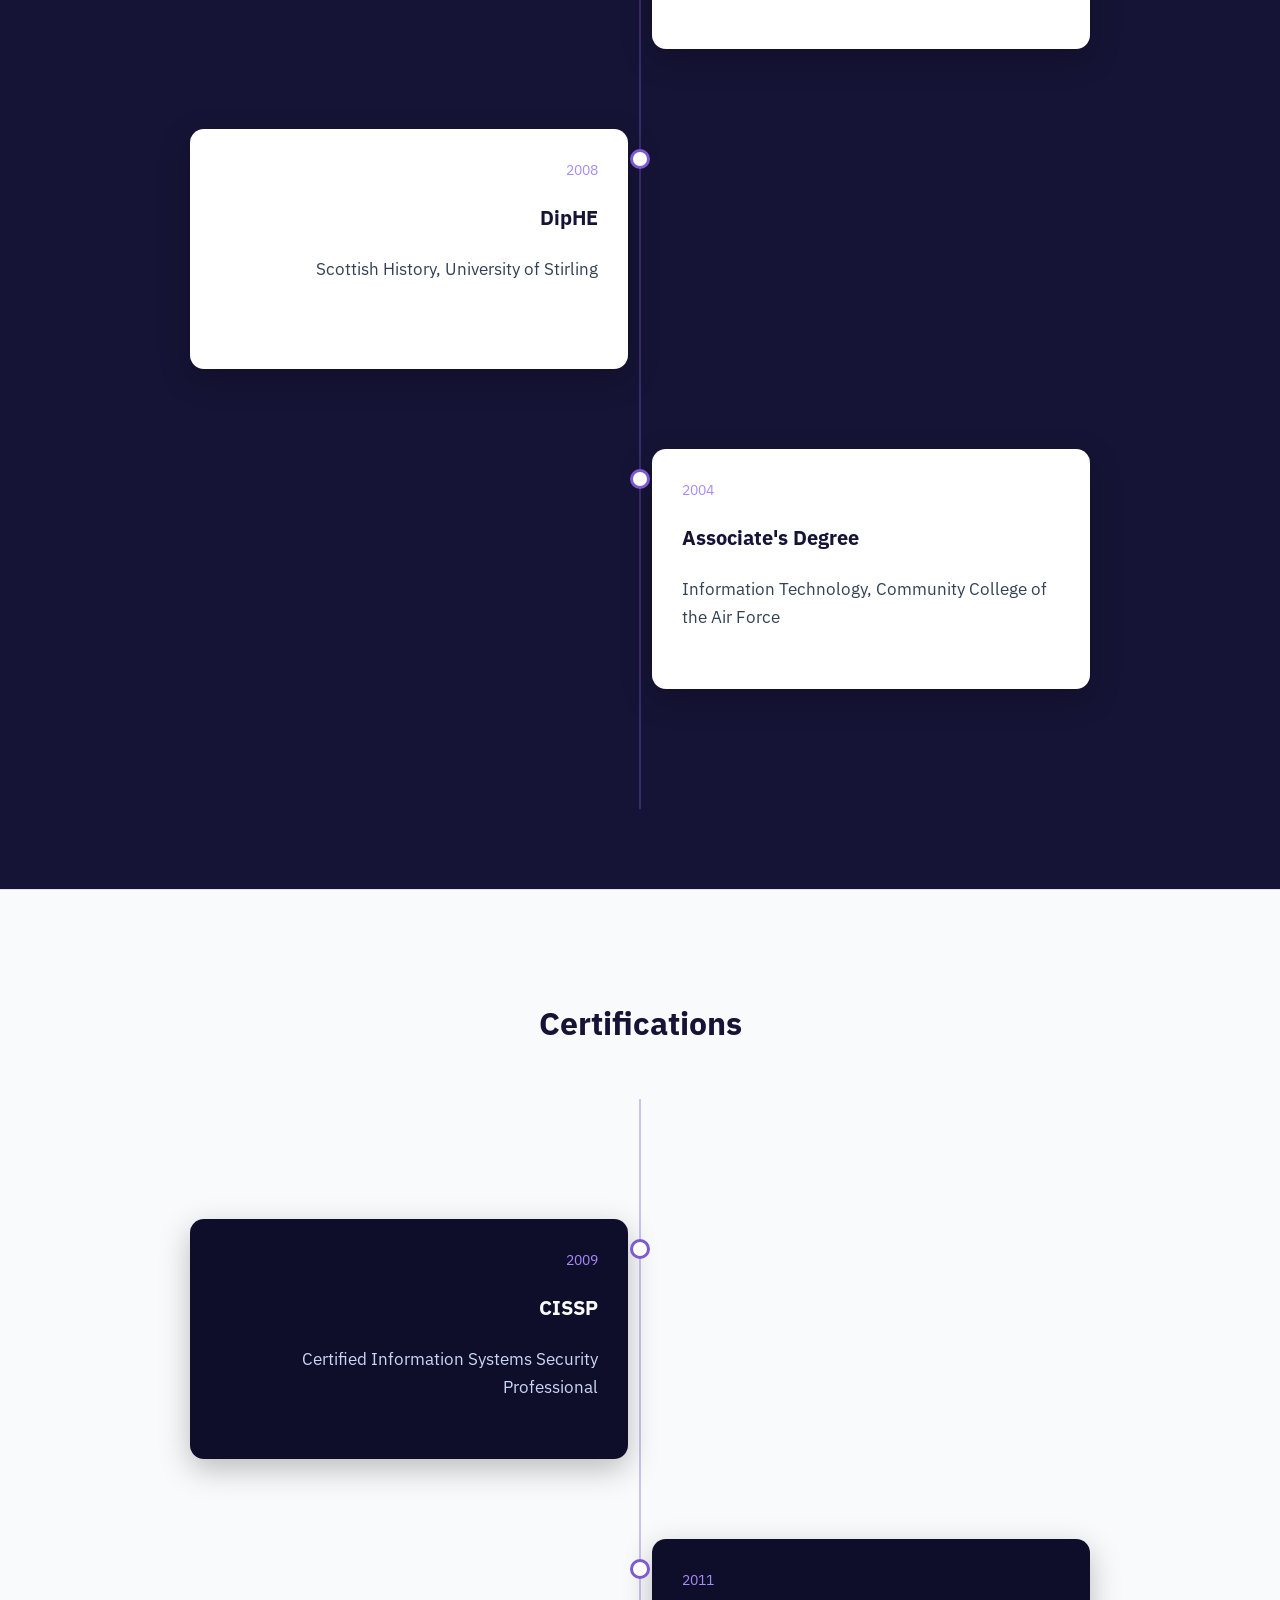
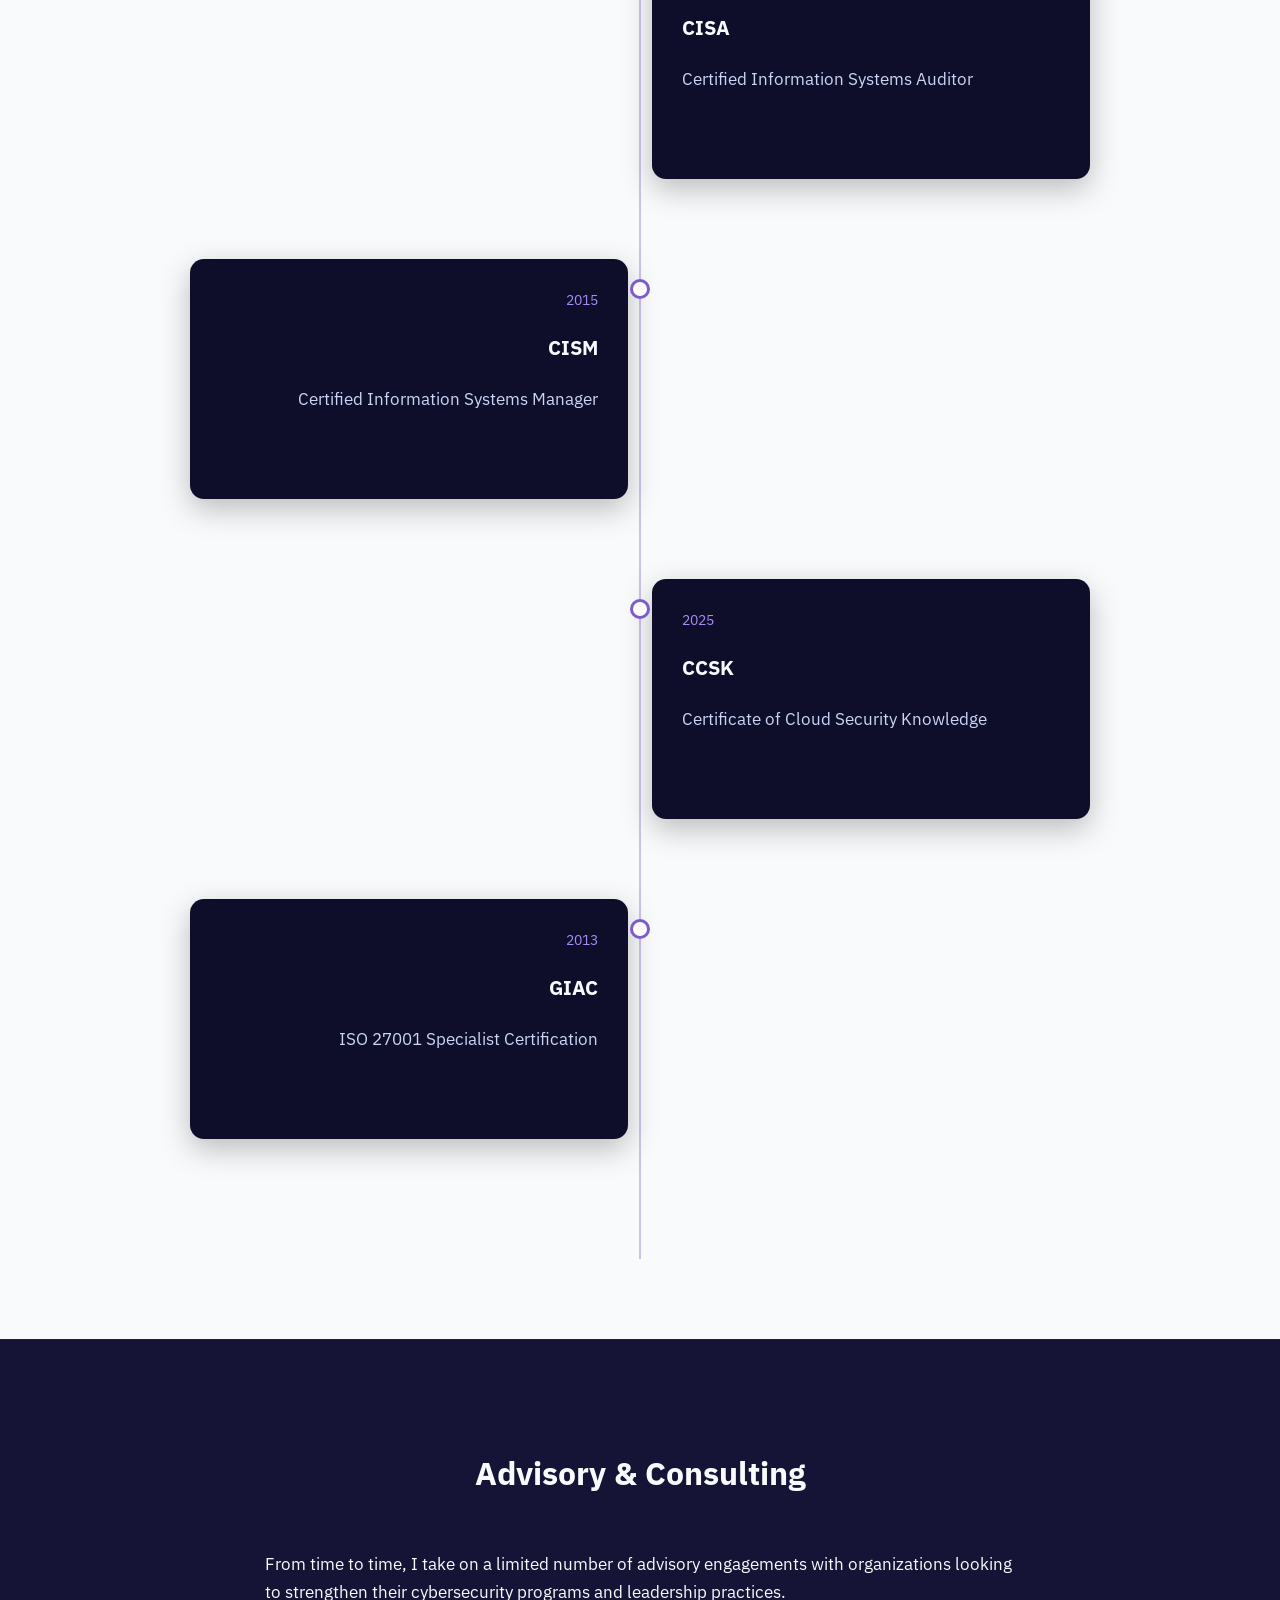
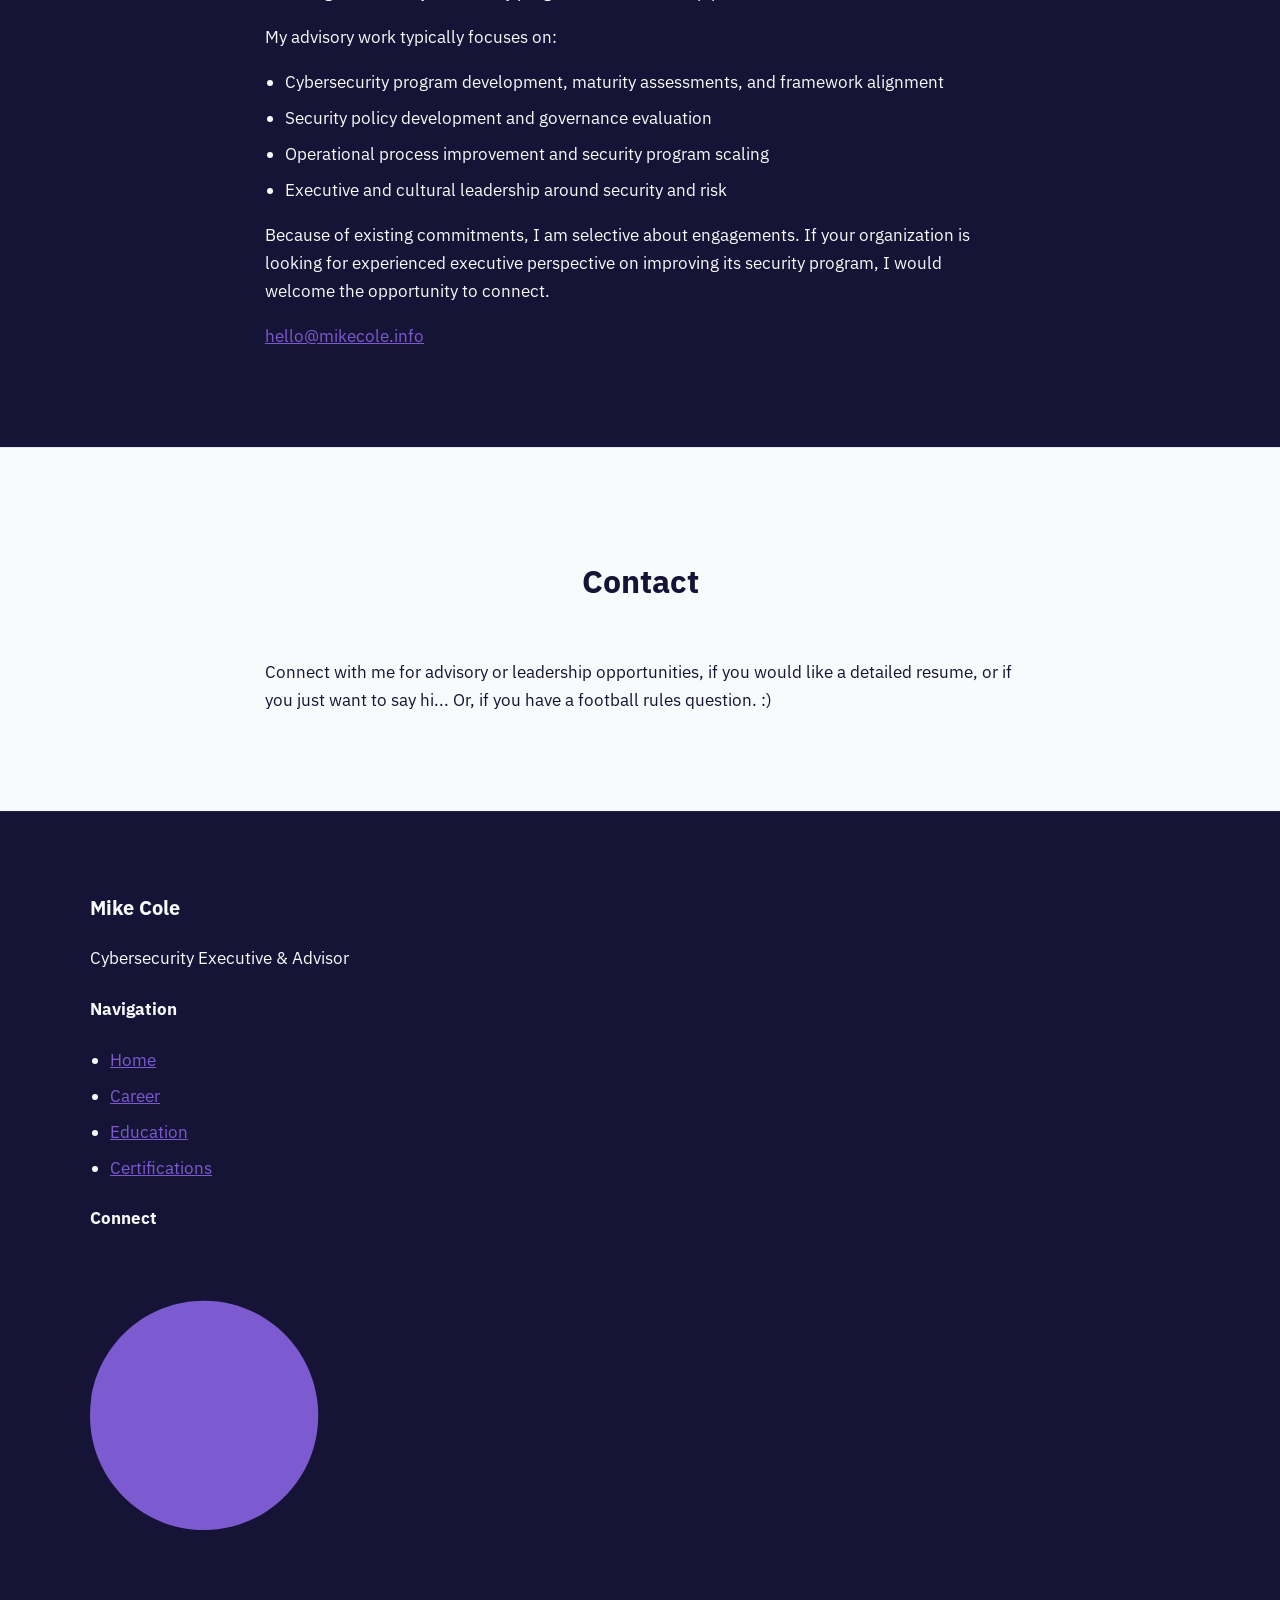
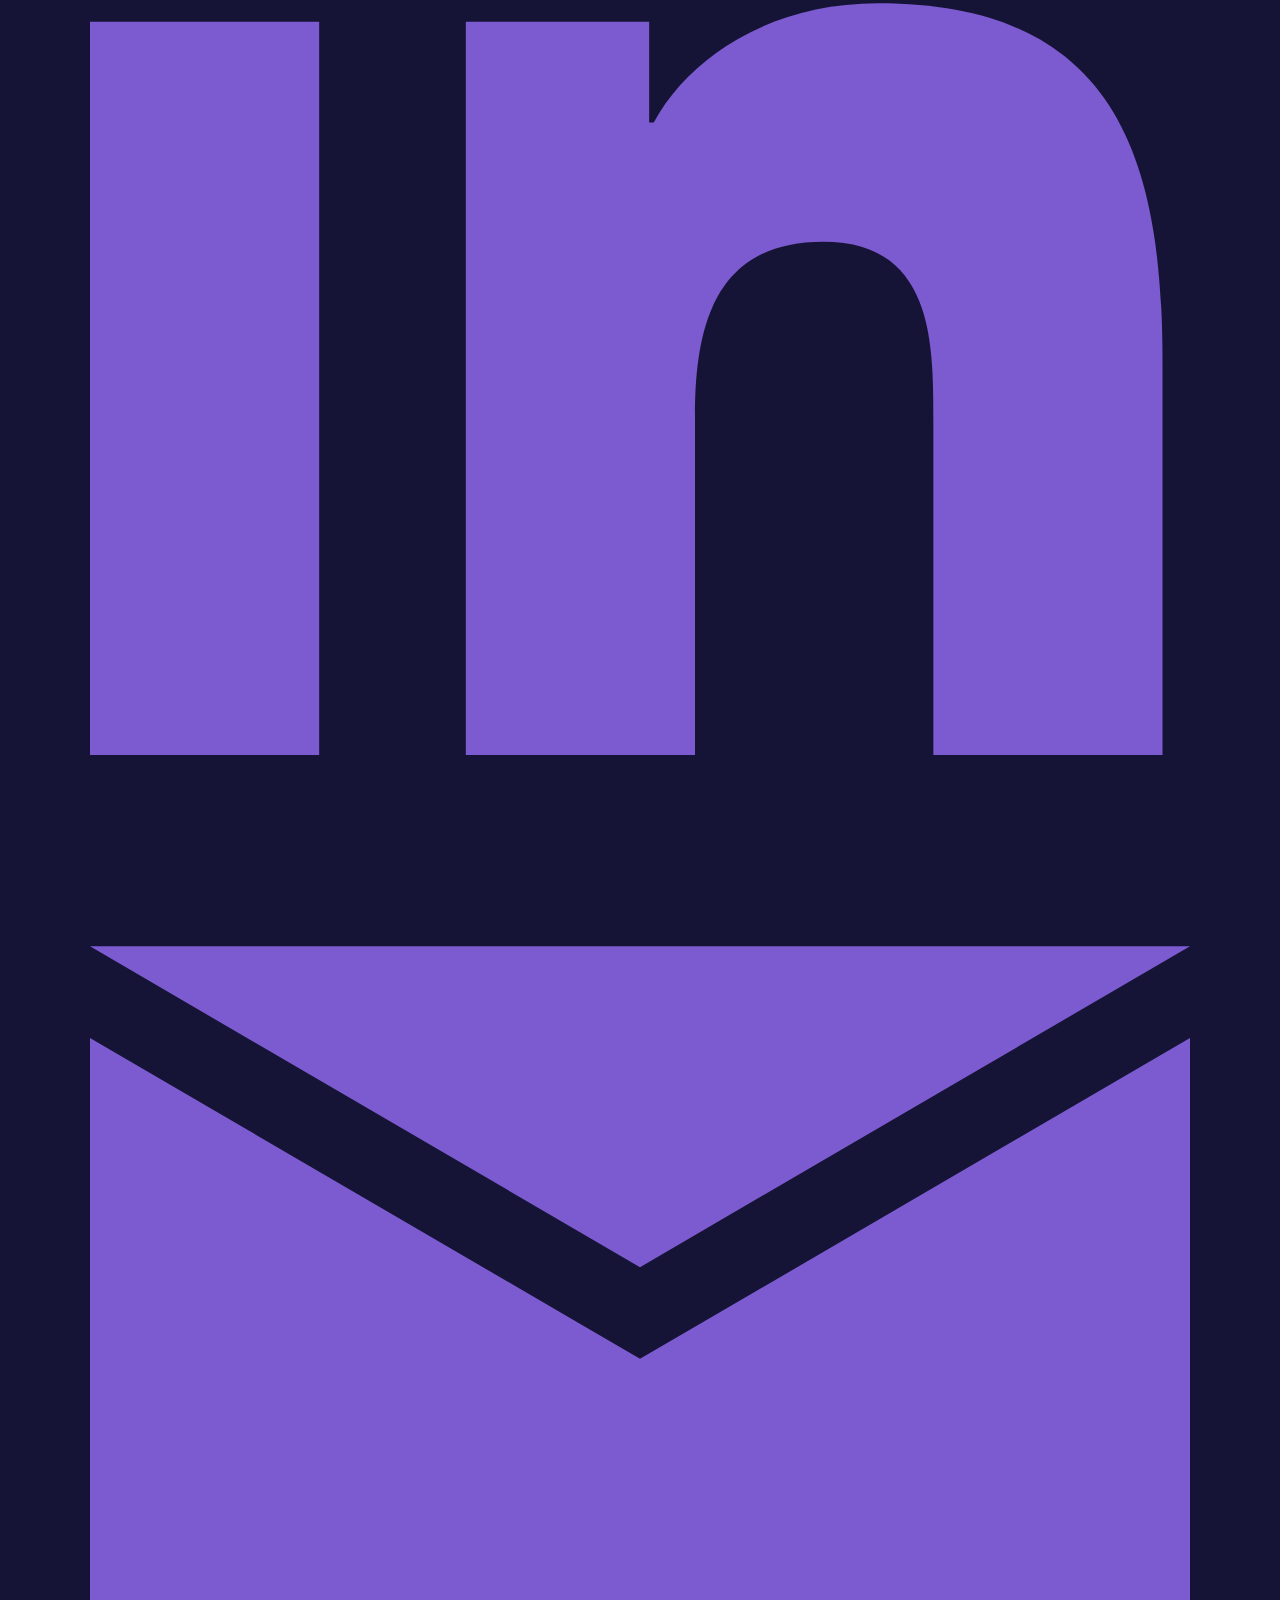
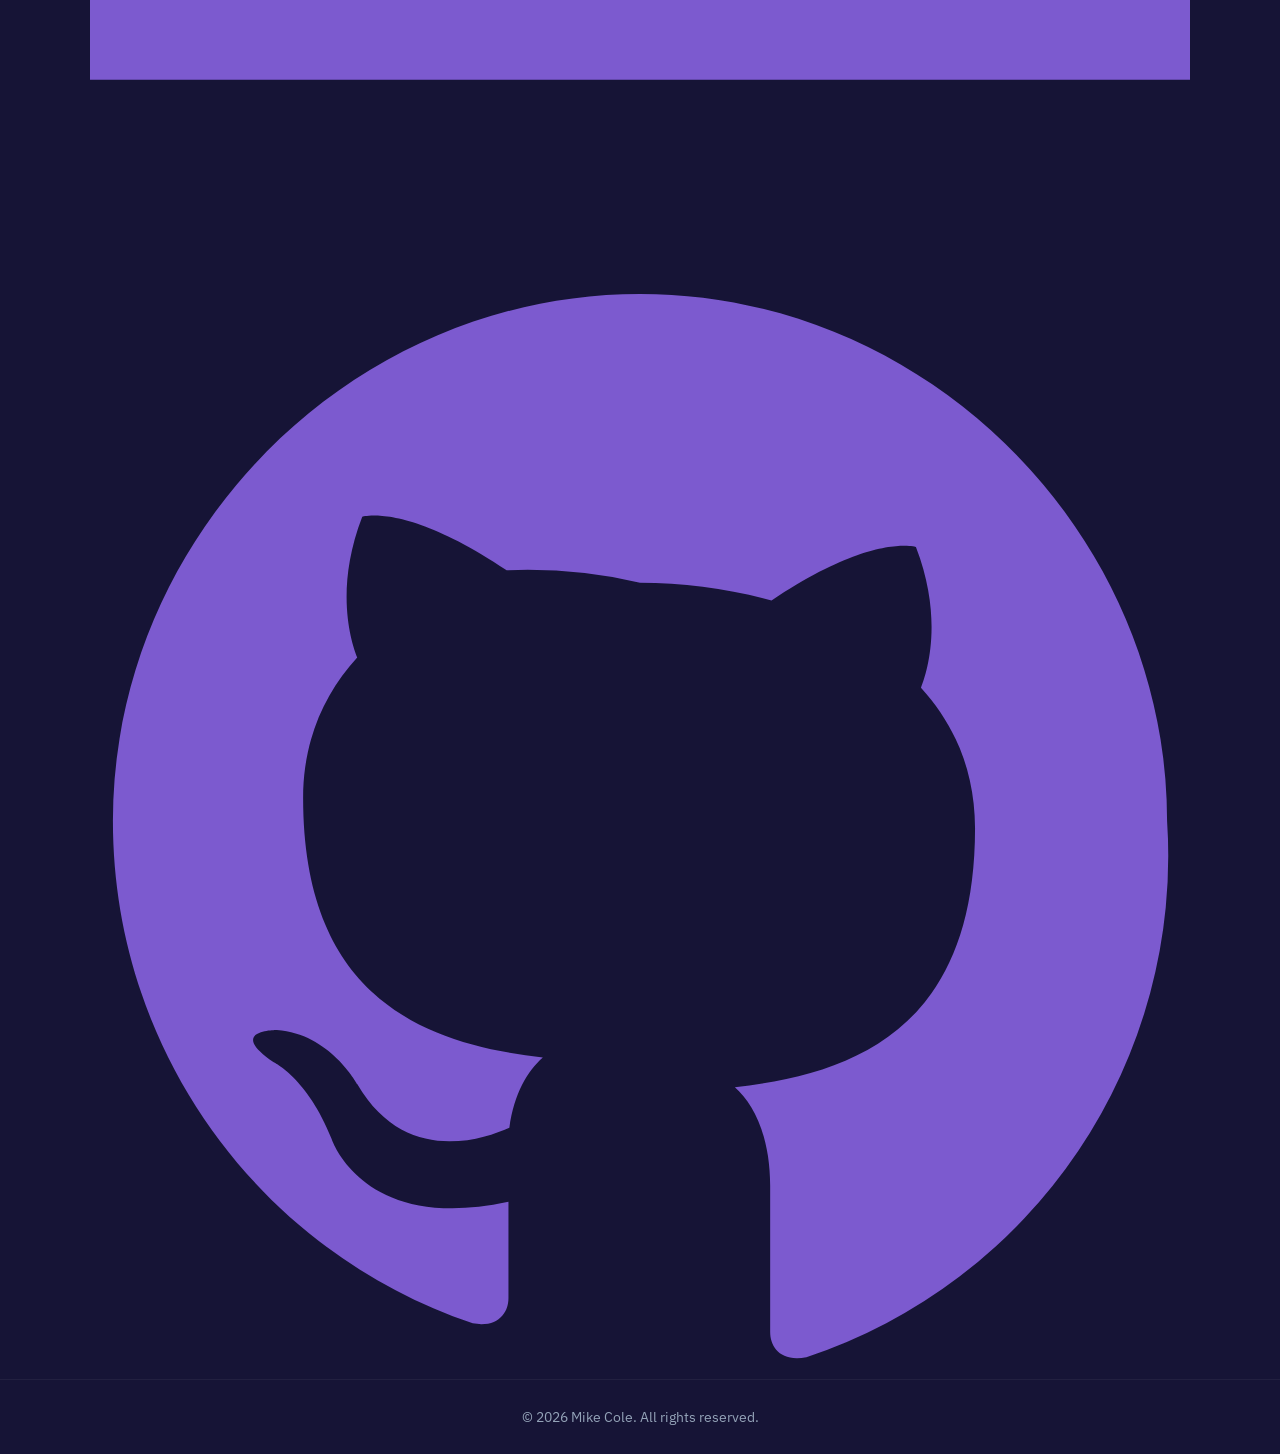
==== commit 0b74c412: "Update index.html" ====
--- a/index.html
+++ b/index.html
@@ -222,7 +222,7 @@
 
       <div class="timeline-row">
         <div class="timeline-card left">
-          <span class="date">Active since 2009</span>
+          <span class="date">2009</span>
           <h3>CISSP</h3>
           <p>Certified Information Systems Security Professional</p>
         </div>
@@ -234,7 +234,7 @@
         <div></div>
         <div></div>
         <div class="timeline-card right">
-          <span class="date">Active since 2011</span>
+          <span class="date">2011</span>
           <h3>CISA</h3>
           <p>Certified Information Systems Auditor</p>
         </div>
@@ -242,7 +242,7 @@
 
       <div class="timeline-row">
         <div class="timeline-card left">
-          <span class="date">Active since 2015</span>
+          <span class="date">2015</span>
           <h3>CISM</h3>
           <p>Certified Information Systems Manager</p>
         </div>
@@ -254,7 +254,7 @@
         <div></div>
         <div></div>
         <div class="timeline-card right">
-          <span class="date">Active since 2025</span>
+          <span class="date">2025</span>
           <h3>CCSK</h3>
           <p>Certificate of Cloud Security Knowledge</p>
         </div>
